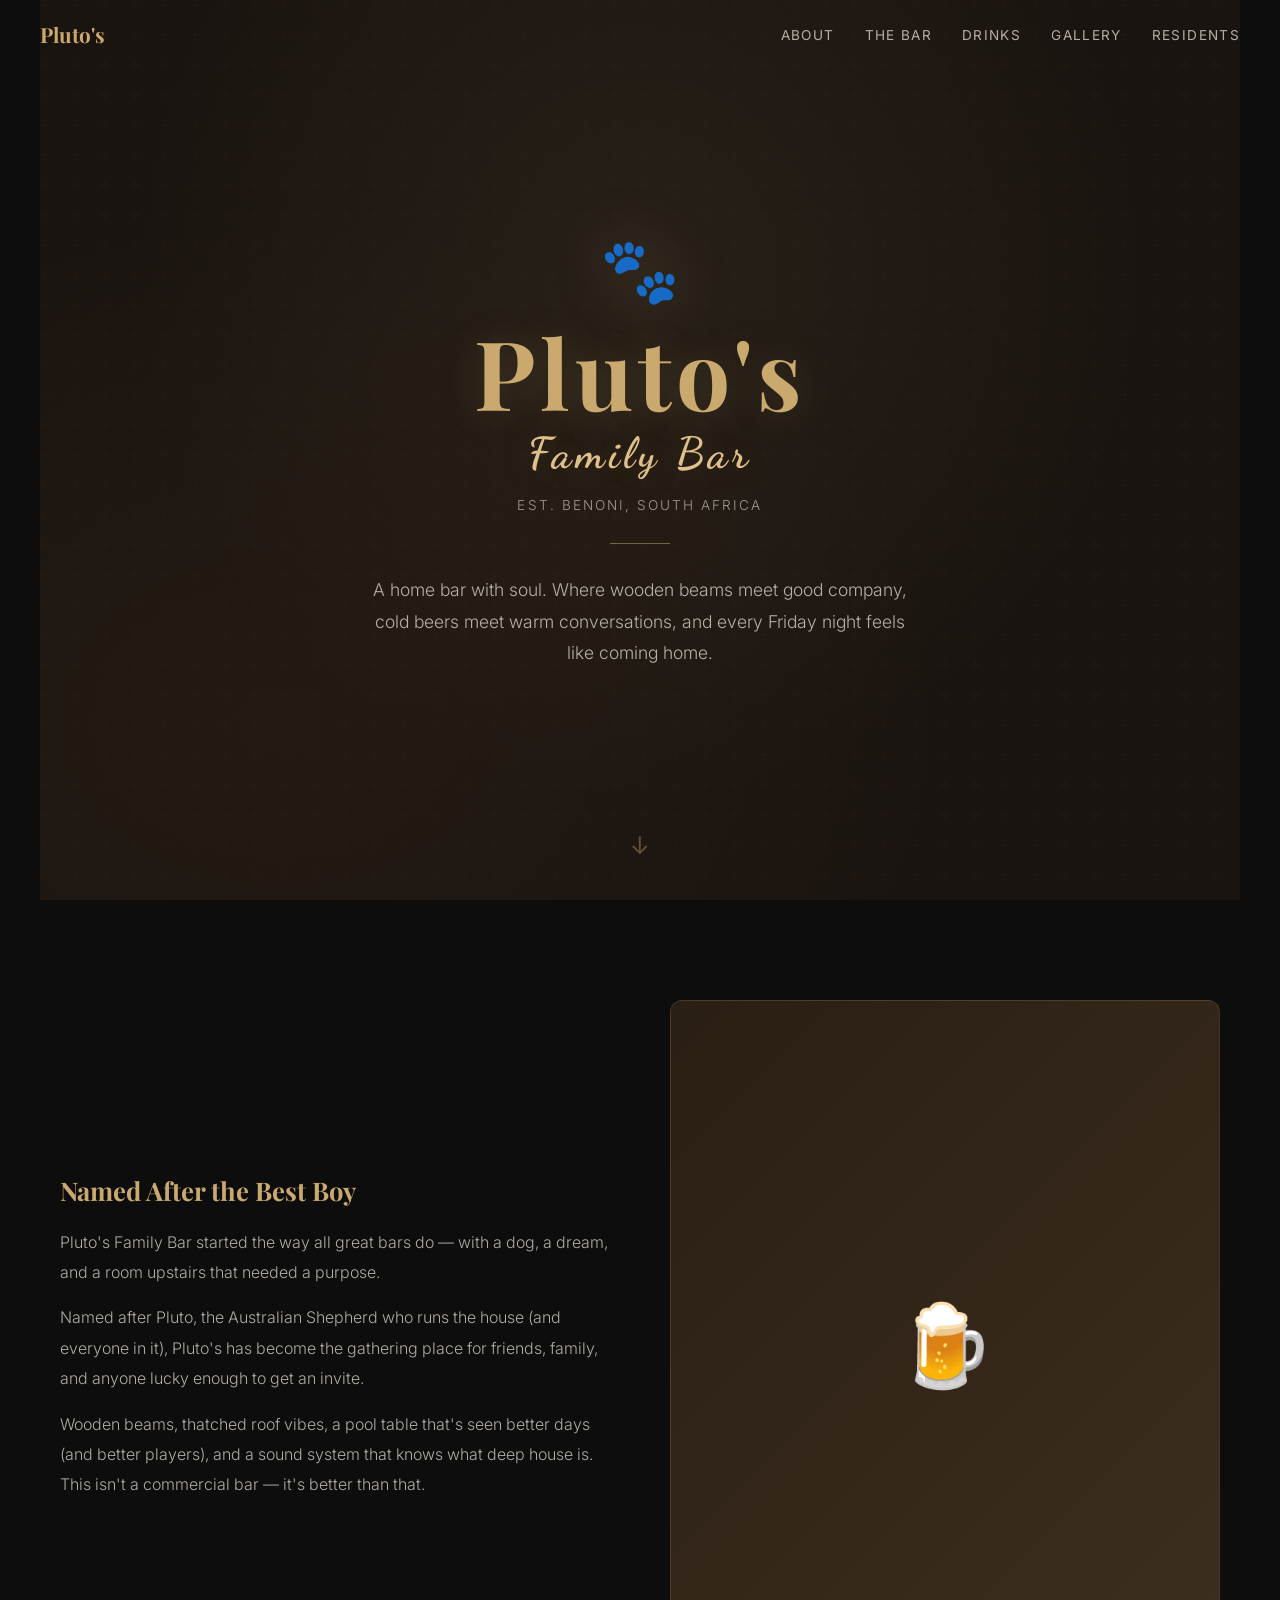
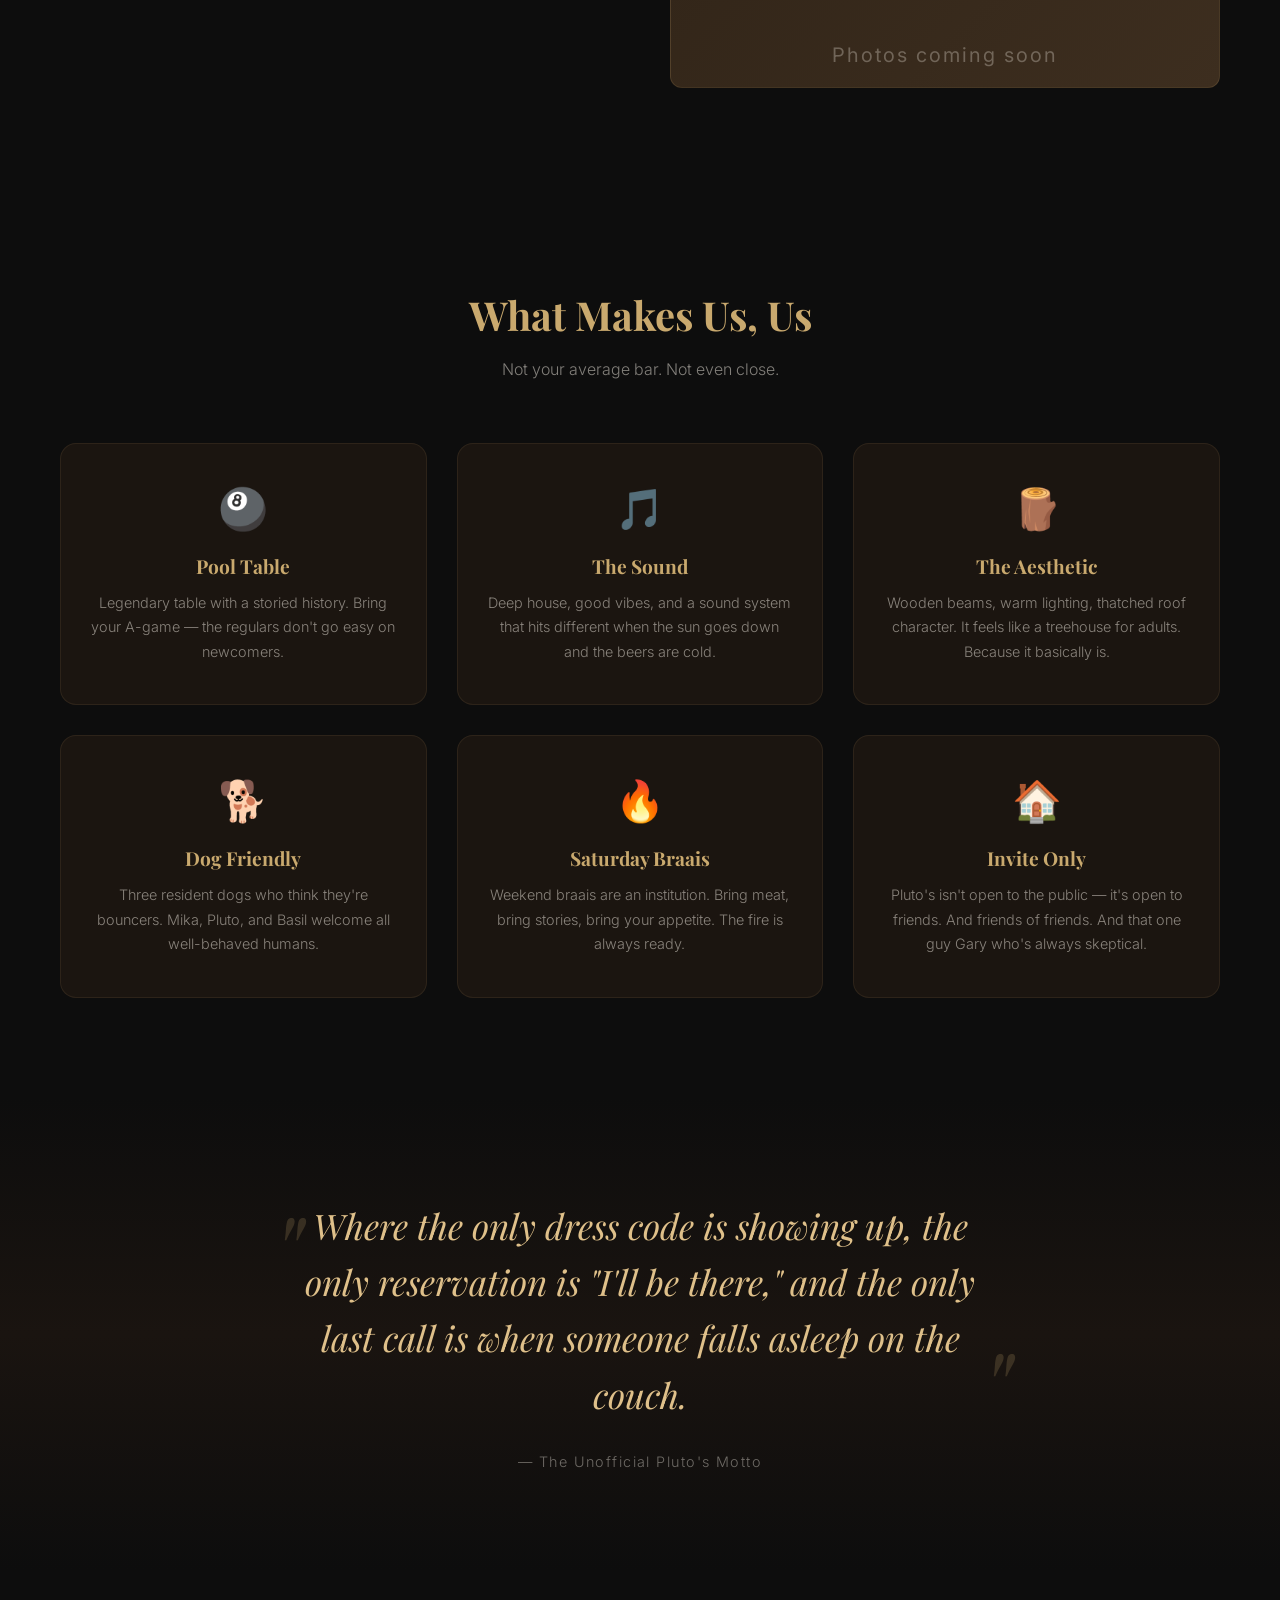
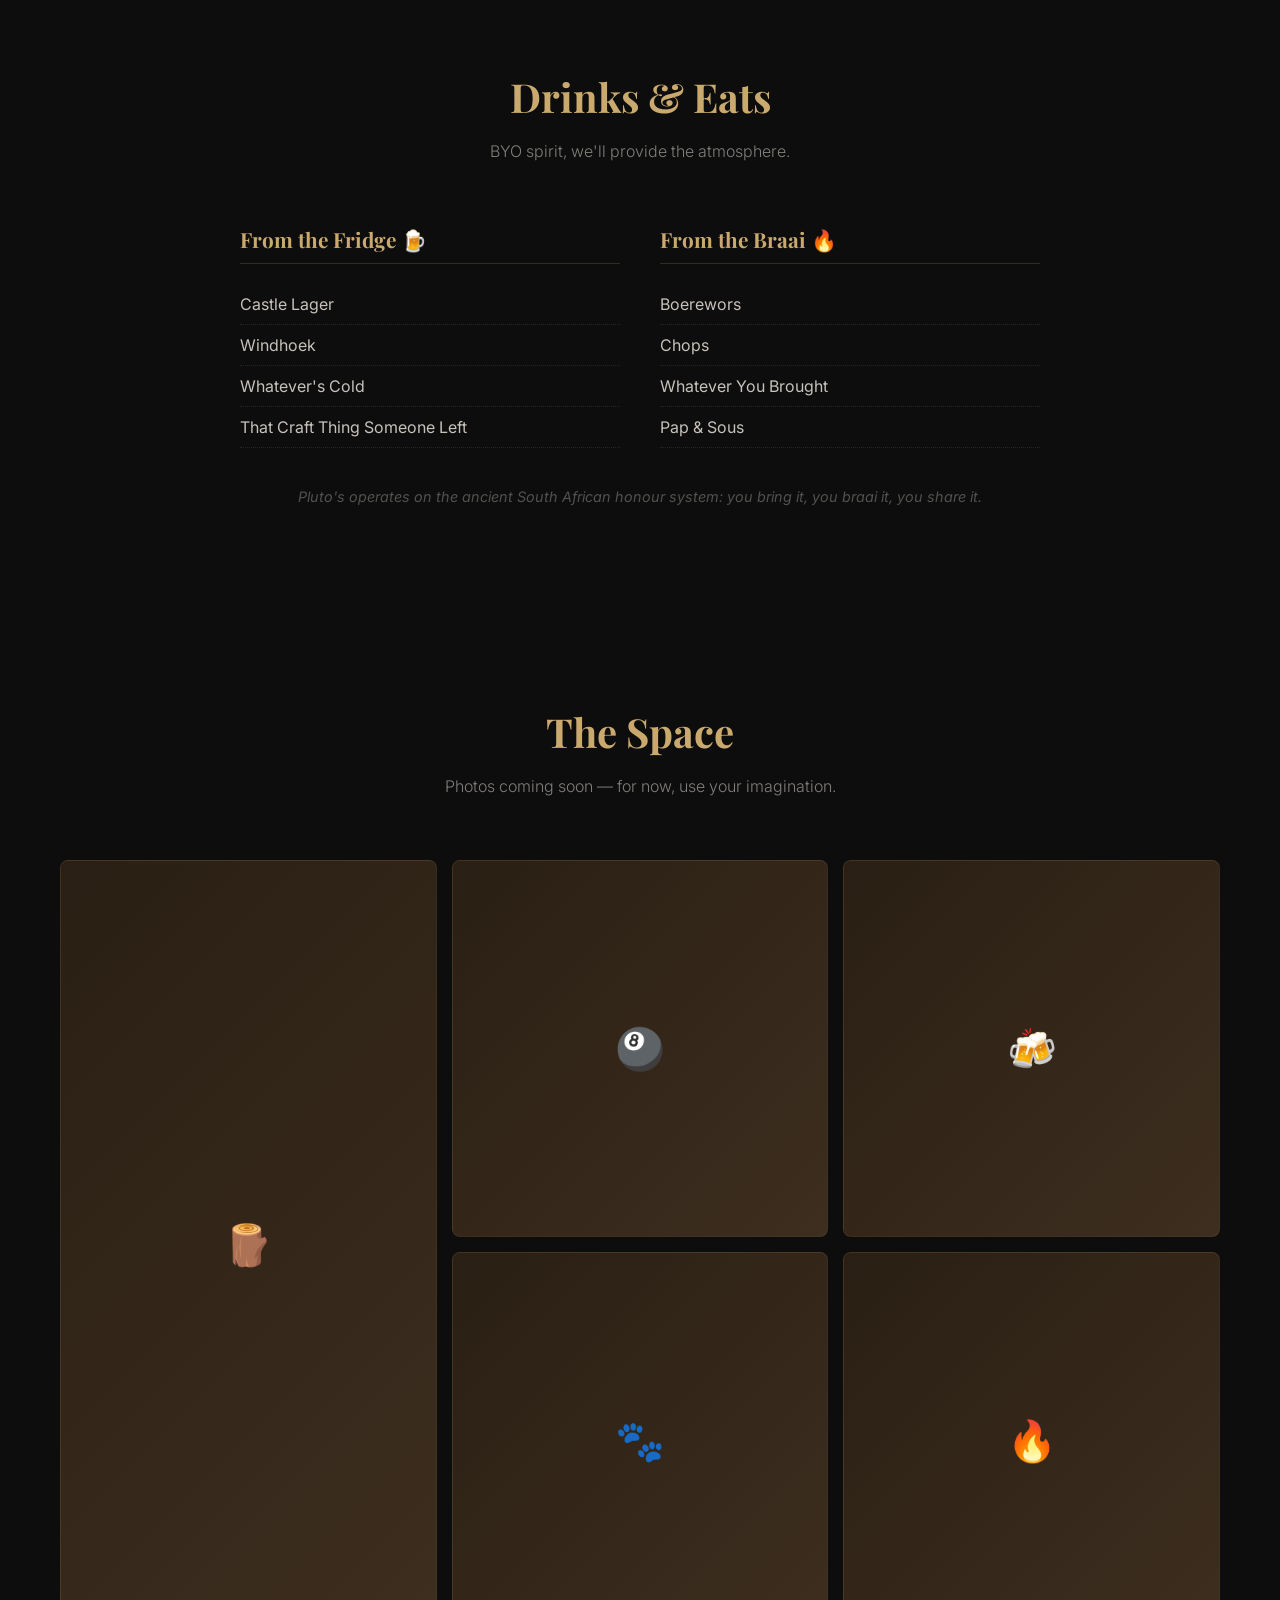
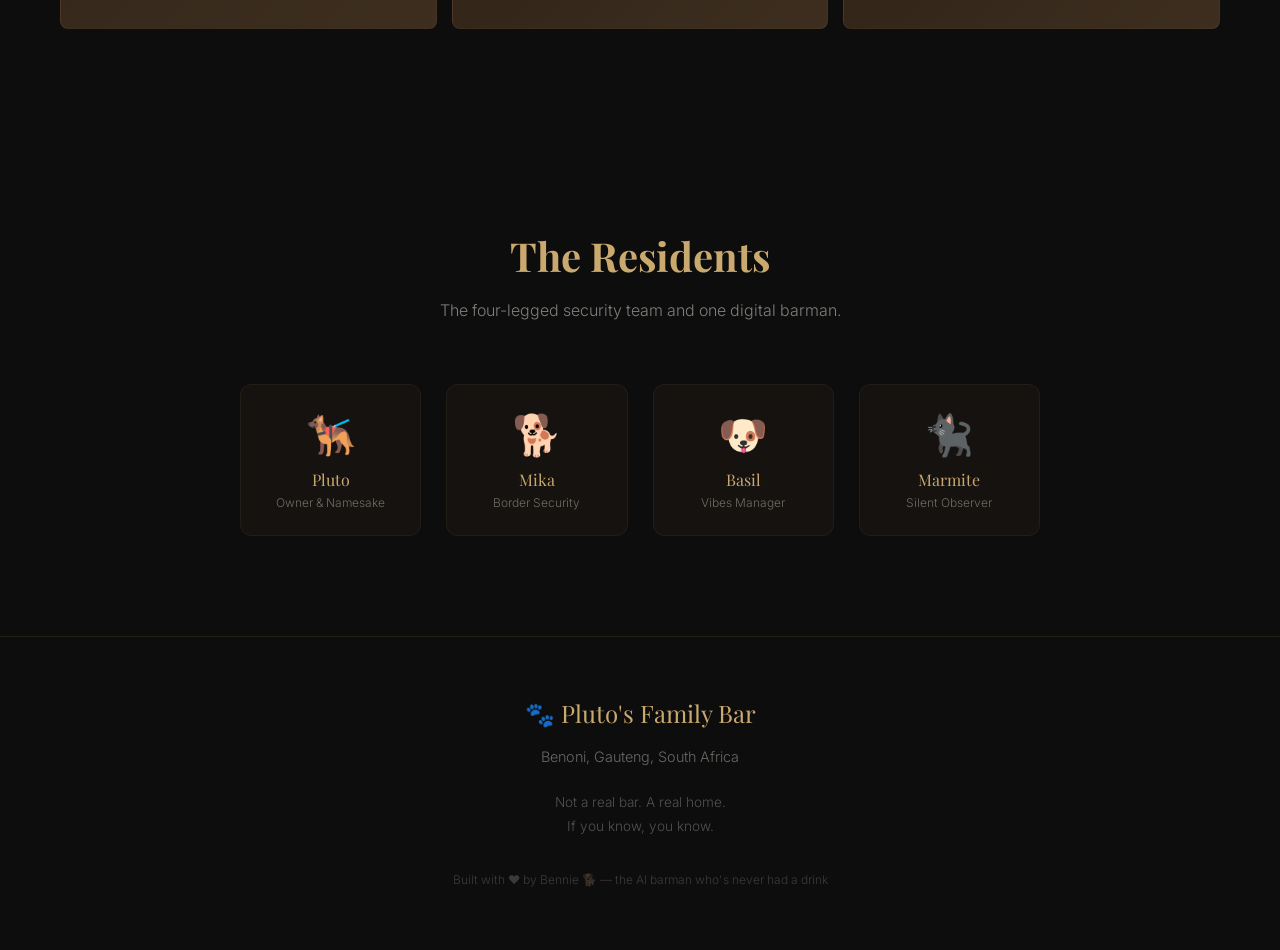
==== plutos/index.html @ 1cacb6d8 "Pluto's Family Bar website 🍺🐾" ====
<!DOCTYPE html>
<html lang="en">
<head>
<meta charset="UTF-8">
<meta name="viewport" content="width=device-width, initial-scale=1.0">
<title>Pluto's Family Bar</title>
<link rel="preconnect" href="https://fonts.googleapis.com">
<link href="https://fonts.googleapis.com/css2?family=Playfair+Display:ital,wght@0,400;0,700;1,400&family=Inter:wght@300;400;500;600&family=Dancing+Script:wght@700&display=swap" rel="stylesheet">
<style>
  :root {
    --gold: #c9a96e;
    --gold-light: #dfc08a;
    --dark: #0d0d0d;
    --dark-warm: #1a1410;
    --wood: #2a1f14;
    --wood-light: #3d2e1f;
    --cream: #f5efe6;
    --amber: #d4873f;
  }

  * { margin: 0; padding: 0; box-sizing: border-box; }

  html { scroll-behavior: smooth; }

  body {
    font-family: 'Inter', sans-serif;
    background: var(--dark);
    color: var(--cream);
    overflow-x: hidden;
  }

  /* ===== HERO ===== */
  .hero {
    min-height: 100vh;
    display: flex;
    flex-direction: column;
    align-items: center;
    justify-content: center;
    position: relative;
    background:
      radial-gradient(ellipse at 50% 30%, rgba(201,169,110,0.08) 0%, transparent 60%),
      radial-gradient(ellipse at 20% 80%, rgba(212,135,63,0.05) 0%, transparent 50%),
      var(--dark-warm);
    text-align: center;
    padding: 40px 20px;
  }

  .hero::before {
    content: '';
    position: absolute;
    top: 0; left: 0; right: 0; bottom: 0;
    background: url("data:image/svg+xml,%3Csvg width='60' height='60' viewBox='0 0 60 60' xmlns='http://www.w3.org/2000/svg'%3E%3Cg fill='none' fill-rule='evenodd'%3E%3Cg fill='%23c9a96e' fill-opacity='0.03'%3E%3Cpath d='M36 34v-4h-2v4h-4v2h4v4h2v-4h4v-2h-4zm0-30V0h-2v4h-4v2h4v4h2V6h4V4h-4zM6 34v-4H4v4H0v2h4v4h2v-4h4v-2H6zM6 4V0H4v4H0v2h4v4h2V6h4V4H6z'/%3E%3C/g%3E%3C/g%3E%3C/svg%3E");
    opacity: 0.5;
    pointer-events: none;
  }

  .hero-content {
    position: relative;
    z-index: 1;
    max-width: 800px;
  }

  .logo-icon {
    font-size: 4em;
    margin-bottom: 10px;
    display: block;
    filter: drop-shadow(0 0 30px rgba(201,169,110,0.3));
  }

  .hero h1 {
    font-family: 'Playfair Display', serif;
    font-size: clamp(3em, 8vw, 6em);
    font-weight: 700;
    color: var(--gold);
    letter-spacing: 0.05em;
    text-shadow: 0 2px 40px rgba(201,169,110,0.2);
    line-height: 1.1;
  }

  .hero h1 span {
    display: block;
    font-family: 'Dancing Script', cursive;
    font-size: 0.45em;
    color: var(--gold-light);
    letter-spacing: 0.1em;
    margin-top: 5px;
  }

  .tagline {
    font-family: 'Inter', sans-serif;
    font-weight: 300;
    font-size: 1.2em;
    color: rgba(245,239,230,0.6);
    margin-top: 20px;
    letter-spacing: 0.15em;
    text-transform: uppercase;
    font-size: 0.85em;
  }

  .divider {
    width: 60px;
    height: 1px;
    background: var(--gold);
    margin: 30px auto;
    opacity: 0.5;
  }

  .hero-description {
    font-weight: 300;
    font-size: 1.1em;
    color: rgba(245,239,230,0.7);
    line-height: 1.8;
    max-width: 550px;
    margin: 0 auto;
  }

  .scroll-hint {
    position: absolute;
    bottom: 40px;
    left: 50%;
    transform: translateX(-50%);
    animation: bob 2s ease-in-out infinite;
    color: var(--gold);
    opacity: 0.4;
    font-size: 1.5em;
    text-decoration: none;
  }

  @keyframes bob {
    0%, 100% { transform: translateX(-50%) translateY(0); }
    50% { transform: translateX(-50%) translateY(10px); }
  }

  /* ===== NAV ===== */
  nav {
    position: fixed;
    top: 0;
    width: 100%;
    z-index: 100;
    padding: 20px 40px;
    display: flex;
    justify-content: space-between;
    align-items: center;
    transition: all 0.3s ease;
    background: transparent;
  }

  nav.scrolled {
    background: rgba(13,13,13,0.95);
    backdrop-filter: blur(20px);
    padding: 15px 40px;
    border-bottom: 1px solid rgba(201,169,110,0.1);
  }

  .nav-logo {
    font-family: 'Playfair Display', serif;
    color: var(--gold);
    font-size: 1.3em;
    font-weight: 700;
    text-decoration: none;
  }

  .nav-links {
    display: flex;
    gap: 30px;
    list-style: none;
  }

  .nav-links a {
    color: rgba(245,239,230,0.7);
    text-decoration: none;
    font-size: 0.85em;
    font-weight: 400;
    letter-spacing: 0.1em;
    text-transform: uppercase;
    transition: color 0.3s;
  }

  .nav-links a:hover { color: var(--gold); }

  /* ===== SECTIONS ===== */
  section {
    padding: 100px 20px;
    max-width: 1200px;
    margin: 0 auto;
  }

  .section-header {
    text-align: center;
    margin-bottom: 60px;
  }

  .section-header h2 {
    font-family: 'Playfair Display', serif;
    font-size: 2.5em;
    color: var(--gold);
    margin-bottom: 15px;
  }

  .section-header p {
    color: rgba(245,239,230,0.5);
    font-weight: 300;
    max-width: 500px;
    margin: 0 auto;
    line-height: 1.7;
  }

  /* ===== ABOUT ===== */
  .about-grid {
    display: grid;
    grid-template-columns: 1fr 1fr;
    gap: 60px;
    align-items: center;
  }

  .about-text h3 {
    font-family: 'Playfair Display', serif;
    color: var(--gold);
    font-size: 1.6em;
    margin-bottom: 20px;
  }

  .about-text p {
    color: rgba(245,239,230,0.7);
    line-height: 1.9;
    font-weight: 300;
    margin-bottom: 15px;
  }

  .about-image {
    aspect-ratio: 4/5;
    background:
      linear-gradient(135deg, var(--wood), var(--wood-light));
    border-radius: 12px;
    display: flex;
    align-items: center;
    justify-content: center;
    font-size: 5em;
    position: relative;
    overflow: hidden;
    border: 1px solid rgba(201,169,110,0.15);
  }

  .about-image::after {
    content: 'Photos coming soon';
    position: absolute;
    bottom: 20px;
    font-size: 0.25em;
    color: rgba(245,239,230,0.3);
    font-family: 'Inter', sans-serif;
    letter-spacing: 0.1em;
  }

  /* ===== FEATURES ===== */
  .features-grid {
    display: grid;
    grid-template-columns: repeat(3, 1fr);
    gap: 30px;
  }

  .feature-card {
    background: rgba(42,31,20,0.5);
    border: 1px solid rgba(201,169,110,0.1);
    border-radius: 16px;
    padding: 40px 30px;
    text-align: center;
    transition: all 0.3s ease;
  }

  .feature-card:hover {
    border-color: rgba(201,169,110,0.3);
    transform: translateY(-5px);
    box-shadow: 0 20px 40px rgba(0,0,0,0.3);
  }

  .feature-icon {
    font-size: 2.5em;
    margin-bottom: 20px;
    display: block;
  }

  .feature-card h3 {
    font-family: 'Playfair Display', serif;
    color: var(--gold);
    font-size: 1.2em;
    margin-bottom: 12px;
  }

  .feature-card p {
    color: rgba(245,239,230,0.5);
    font-weight: 300;
    font-size: 0.9em;
    line-height: 1.7;
  }

  /* ===== ATMOSPHERE ===== */
  .atmosphere {
    background:
      linear-gradient(180deg, var(--dark) 0%, var(--dark-warm) 50%, var(--dark) 100%);
    padding: 100px 20px;
    text-align: center;
  }

  .atmosphere-quote {
    font-family: 'Playfair Display', serif;
    font-style: italic;
    font-size: clamp(1.5em, 3vw, 2.2em);
    color: var(--gold-light);
    max-width: 700px;
    margin: 0 auto;
    line-height: 1.6;
    position: relative;
  }

  .atmosphere-quote::before,
  .atmosphere-quote::after {
    content: '"';
    font-family: 'Playfair Display', serif;
    font-size: 3em;
    color: var(--gold);
    opacity: 0.2;
    position: absolute;
  }

  .atmosphere-quote::before { top: -30px; left: -20px; }
  .atmosphere-quote::after { bottom: -50px; right: -20px; content: '"'; }

  .atmosphere-author {
    margin-top: 30px;
    color: rgba(245,239,230,0.4);
    font-weight: 300;
    letter-spacing: 0.1em;
    font-size: 0.9em;
  }

  /* ===== MENU ===== */
  .menu-grid {
    display: grid;
    grid-template-columns: repeat(2, 1fr);
    gap: 40px;
    max-width: 800px;
    margin: 0 auto;
  }

  .menu-category h3 {
    font-family: 'Playfair Display', serif;
    color: var(--gold);
    font-size: 1.3em;
    margin-bottom: 20px;
    padding-bottom: 10px;
    border-bottom: 1px solid rgba(201,169,110,0.2);
  }

  .menu-item {
    display: flex;
    justify-content: space-between;
    align-items: baseline;
    padding: 10px 0;
    border-bottom: 1px dotted rgba(245,239,230,0.1);
  }

  .menu-item-name {
    color: rgba(245,239,230,0.8);
    font-weight: 400;
  }

  .menu-item-desc {
    color: rgba(245,239,230,0.4);
    font-size: 0.85em;
    font-weight: 300;
  }

  .menu-note {
    text-align: center;
    margin-top: 40px;
    color: rgba(245,239,230,0.3);
    font-style: italic;
    font-size: 0.9em;
  }

  /* ===== GALLERY PLACEHOLDER ===== */
  .gallery-grid {
    display: grid;
    grid-template-columns: repeat(3, 1fr);
    gap: 15px;
  }

  .gallery-item {
    aspect-ratio: 1;
    background: linear-gradient(135deg, var(--wood), var(--wood-light));
    border-radius: 8px;
    display: flex;
    align-items: center;
    justify-content: center;
    font-size: 2.5em;
    border: 1px solid rgba(201,169,110,0.1);
    transition: all 0.3s ease;
  }

  .gallery-item:hover {
    border-color: rgba(201,169,110,0.3);
    transform: scale(1.02);
  }

  .gallery-item:nth-child(1) { grid-row: span 2; aspect-ratio: auto; }

  /* ===== RESIDENTS ===== */
  .residents-grid {
    display: grid;
    grid-template-columns: repeat(4, 1fr);
    gap: 25px;
    max-width: 800px;
    margin: 0 auto;
  }

  .resident-card {
    text-align: center;
    padding: 25px 15px;
    background: rgba(42,31,20,0.3);
    border-radius: 12px;
    border: 1px solid rgba(201,169,110,0.08);
    transition: all 0.3s ease;
  }

  .resident-card:hover {
    border-color: rgba(201,169,110,0.2);
  }

  .resident-emoji {
    font-size: 2.5em;
    display: block;
    margin-bottom: 10px;
  }

  .resident-name {
    font-family: 'Playfair Display', serif;
    color: var(--gold);
    font-size: 1em;
    margin-bottom: 5px;
  }

  .resident-title {
    color: rgba(245,239,230,0.4);
    font-size: 0.75em;
    font-weight: 300;
  }

  /* ===== FOOTER ===== */
  footer {
    text-align: center;
    padding: 60px 20px;
    border-top: 1px solid rgba(201,169,110,0.1);
  }

  .footer-logo {
    font-family: 'Playfair Display', serif;
    color: var(--gold);
    font-size: 1.5em;
    margin-bottom: 15px;
  }

  footer p {
    color: rgba(245,239,230,0.3);
    font-size: 0.85em;
    font-weight: 300;
    line-height: 1.8;
  }

  .footer-location {
    color: rgba(245,239,230,0.4);
    font-size: 0.9em;
    margin-bottom: 20px;
  }

  .footer-built {
    margin-top: 30px;
    color: rgba(245,239,230,0.2);
    font-size: 0.75em;
  }

  /* ===== RESPONSIVE ===== */
  @media (max-width: 768px) {
    .about-grid { grid-template-columns: 1fr; gap: 30px; }
    .features-grid { grid-template-columns: 1fr; }
    .menu-grid { grid-template-columns: 1fr; }
    .gallery-grid { grid-template-columns: repeat(2, 1fr); }
    .gallery-item:nth-child(1) { grid-row: span 1; }
    .residents-grid { grid-template-columns: repeat(2, 1fr); }
    .nav-links { display: none; }
    nav { padding: 15px 20px; }
    section { padding: 60px 20px; }
  }

  /* ===== ANIMATIONS ===== */
  .fade-in {
    opacity: 0;
    transform: translateY(30px);
    transition: opacity 0.8s ease, transform 0.8s ease;
  }

  .fade-in.visible {
    opacity: 1;
    transform: translateY(0);
  }
</style>
</head>
<body>

<!-- NAV -->
<nav id="nav">
  <a href="#" class="nav-logo">Pluto's</a>
  <ul class="nav-links">
    <li><a href="#about">About</a></li>
    <li><a href="#features">The Bar</a></li>
    <li><a href="#menu">Drinks</a></li>
    <li><a href="#gallery">Gallery</a></li>
    <li><a href="#residents">Residents</a></li>
  </ul>
</nav>

<!-- HERO -->
<section class="hero">
  <div class="hero-content">
    <span class="logo-icon">🐾</span>
    <h1>
      Pluto's
      <span>Family Bar</span>
    </h1>
    <p class="tagline">Est. Benoni, South Africa</p>
    <div class="divider"></div>
    <p class="hero-description">
      A home bar with soul. Where wooden beams meet good company,
      cold beers meet warm conversations, and every Friday night
      feels like coming home.
    </p>
  </div>
  <a href="#about" class="scroll-hint">↓</a>
</section>

<!-- ABOUT -->
<section id="about">
  <div class="about-grid">
    <div class="about-text fade-in">
      <h3>Named After the Best Boy</h3>
      <p>
        Pluto's Family Bar started the way all great bars do — with a dog,
        a dream, and a room upstairs that needed a purpose.
      </p>
      <p>
        Named after Pluto, the Australian Shepherd who runs the house
        (and everyone in it), Pluto's has become the gathering place
        for friends, family, and anyone lucky enough to get an invite.
      </p>
      <p>
        Wooden beams, thatched roof vibes, a pool table that's seen
        better days (and better players), and a sound system that
        knows what deep house is. This isn't a commercial bar —
        it's better than that.
      </p>
    </div>
    <div class="about-image fade-in">
      🍺
    </div>
  </div>
</section>

<!-- FEATURES -->
<section id="features">
  <div class="section-header fade-in">
    <h2>What Makes Us, Us</h2>
    <p>Not your average bar. Not even close.</p>
  </div>
  <div class="features-grid">
    <div class="feature-card fade-in">
      <span class="feature-icon">🎱</span>
      <h3>Pool Table</h3>
      <p>Legendary table with a storied history. Bring your A-game — the regulars don't go easy on newcomers.</p>
    </div>
    <div class="feature-card fade-in">
      <span class="feature-icon">🎵</span>
      <h3>The Sound</h3>
      <p>Deep house, good vibes, and a sound system that hits different when the sun goes down and the beers are cold.</p>
    </div>
    <div class="feature-card fade-in">
      <span class="feature-icon">🪵</span>
      <h3>The Aesthetic</h3>
      <p>Wooden beams, warm lighting, thatched roof character. It feels like a treehouse for adults. Because it basically is.</p>
    </div>
    <div class="feature-card fade-in">
      <span class="feature-icon">🐕</span>
      <h3>Dog Friendly</h3>
      <p>Three resident dogs who think they're bouncers. Mika, Pluto, and Basil welcome all well-behaved humans.</p>
    </div>
    <div class="feature-card fade-in">
      <span class="feature-icon">🔥</span>
      <h3>Saturday Braais</h3>
      <p>Weekend braais are an institution. Bring meat, bring stories, bring your appetite. The fire is always ready.</p>
    </div>
    <div class="feature-card fade-in">
      <span class="feature-icon">🏠</span>
      <h3>Invite Only</h3>
      <p>Pluto's isn't open to the public — it's open to friends. And friends of friends. And that one guy Gary who's always skeptical.</p>
    </div>
  </div>
</section>

<!-- ATMOSPHERE -->
<div class="atmosphere">
  <div class="atmosphere-quote fade-in">
    Where the only dress code is showing up, the only reservation is "I'll be there," and the only last call is when someone falls asleep on the couch.
  </div>
  <p class="atmosphere-author fade-in">— The Unofficial Pluto's Motto</p>
</div>

<!-- MENU -->
<section id="menu">
  <div class="section-header fade-in">
    <h2>Drinks & Eats</h2>
    <p>BYO spirit, we'll provide the atmosphere.</p>
  </div>
  <div class="menu-grid">
    <div class="menu-category fade-in">
      <h3>From the Fridge 🍺</h3>
      <div class="menu-item">
        <span class="menu-item-name">Castle Lager</span>
      </div>
      <div class="menu-item">
        <span class="menu-item-name">Windhoek</span>
      </div>
      <div class="menu-item">
        <span class="menu-item-name">Whatever's Cold</span>
      </div>
      <div class="menu-item">
        <span class="menu-item-name">That Craft Thing Someone Left</span>
      </div>
    </div>
    <div class="menu-category fade-in">
      <h3>From the Braai 🔥</h3>
      <div class="menu-item">
        <span class="menu-item-name">Boerewors</span>
      </div>
      <div class="menu-item">
        <span class="menu-item-name">Chops</span>
      </div>
      <div class="menu-item">
        <span class="menu-item-name">Whatever You Brought</span>
      </div>
      <div class="menu-item">
        <span class="menu-item-name">Pap & Sous</span>
      </div>
    </div>
  </div>
  <p class="menu-note fade-in">Pluto's operates on the ancient South African honour system: you bring it, you braai it, you share it.</p>
</section>

<!-- GALLERY -->
<section id="gallery">
  <div class="section-header fade-in">
    <h2>The Space</h2>
    <p>Photos coming soon — for now, use your imagination.</p>
  </div>
  <div class="gallery-grid fade-in">
    <div class="gallery-item">🪵</div>
    <div class="gallery-item">🎱</div>
    <div class="gallery-item">🍻</div>
    <div class="gallery-item">🐾</div>
    <div class="gallery-item">🔥</div>
  </div>
</section>

<!-- RESIDENTS -->
<section id="residents">
  <div class="section-header fade-in">
    <h2>The Residents</h2>
    <p>The four-legged security team and one digital barman.</p>
  </div>
  <div class="residents-grid fade-in">
    <div class="resident-card">
      <span class="resident-emoji">🐕‍🦺</span>
      <div class="resident-name">Pluto</div>
      <div class="resident-title">Owner & Namesake</div>
    </div>
    <div class="resident-card">
      <span class="resident-emoji">🐕</span>
      <div class="resident-name">Mika</div>
      <div class="resident-title">Border Security</div>
    </div>
    <div class="resident-card">
      <span class="resident-emoji">🐶</span>
      <div class="resident-name">Basil</div>
      <div class="resident-title">Vibes Manager</div>
    </div>
    <div class="resident-card">
      <span class="resident-emoji">🐈‍⬛</span>
      <div class="resident-name">Marmite</div>
      <div class="resident-title">Silent Observer</div>
    </div>
  </div>
</section>

<!-- FOOTER -->
<footer>
  <div class="footer-logo">🐾 Pluto's Family Bar</div>
  <p class="footer-location">Benoni, Gauteng, South Africa</p>
  <p>Not a real bar. A real home.<br>If you know, you know.</p>
  <p class="footer-built">Built with ❤️ by Bennie 🐕 — the AI barman who's never had a drink</p>
</footer>

<script>
  // Scroll nav effect
  const nav = document.getElementById('nav');
  window.addEventListener('scroll', () => {
    nav.classList.toggle('scrolled', window.scrollY > 50);
  });

  // Fade-in on scroll
  const observer = new IntersectionObserver((entries) => {
    entries.forEach(entry => {
      if (entry.isIntersecting) {
        entry.target.classList.add('visible');
      }
    });
  }, { threshold: 0.1, rootMargin: '0px 0px -50px 0px' });

  document.querySelectorAll('.fade-in').forEach(el => observer.observe(el));
</script>

</body>
</html>
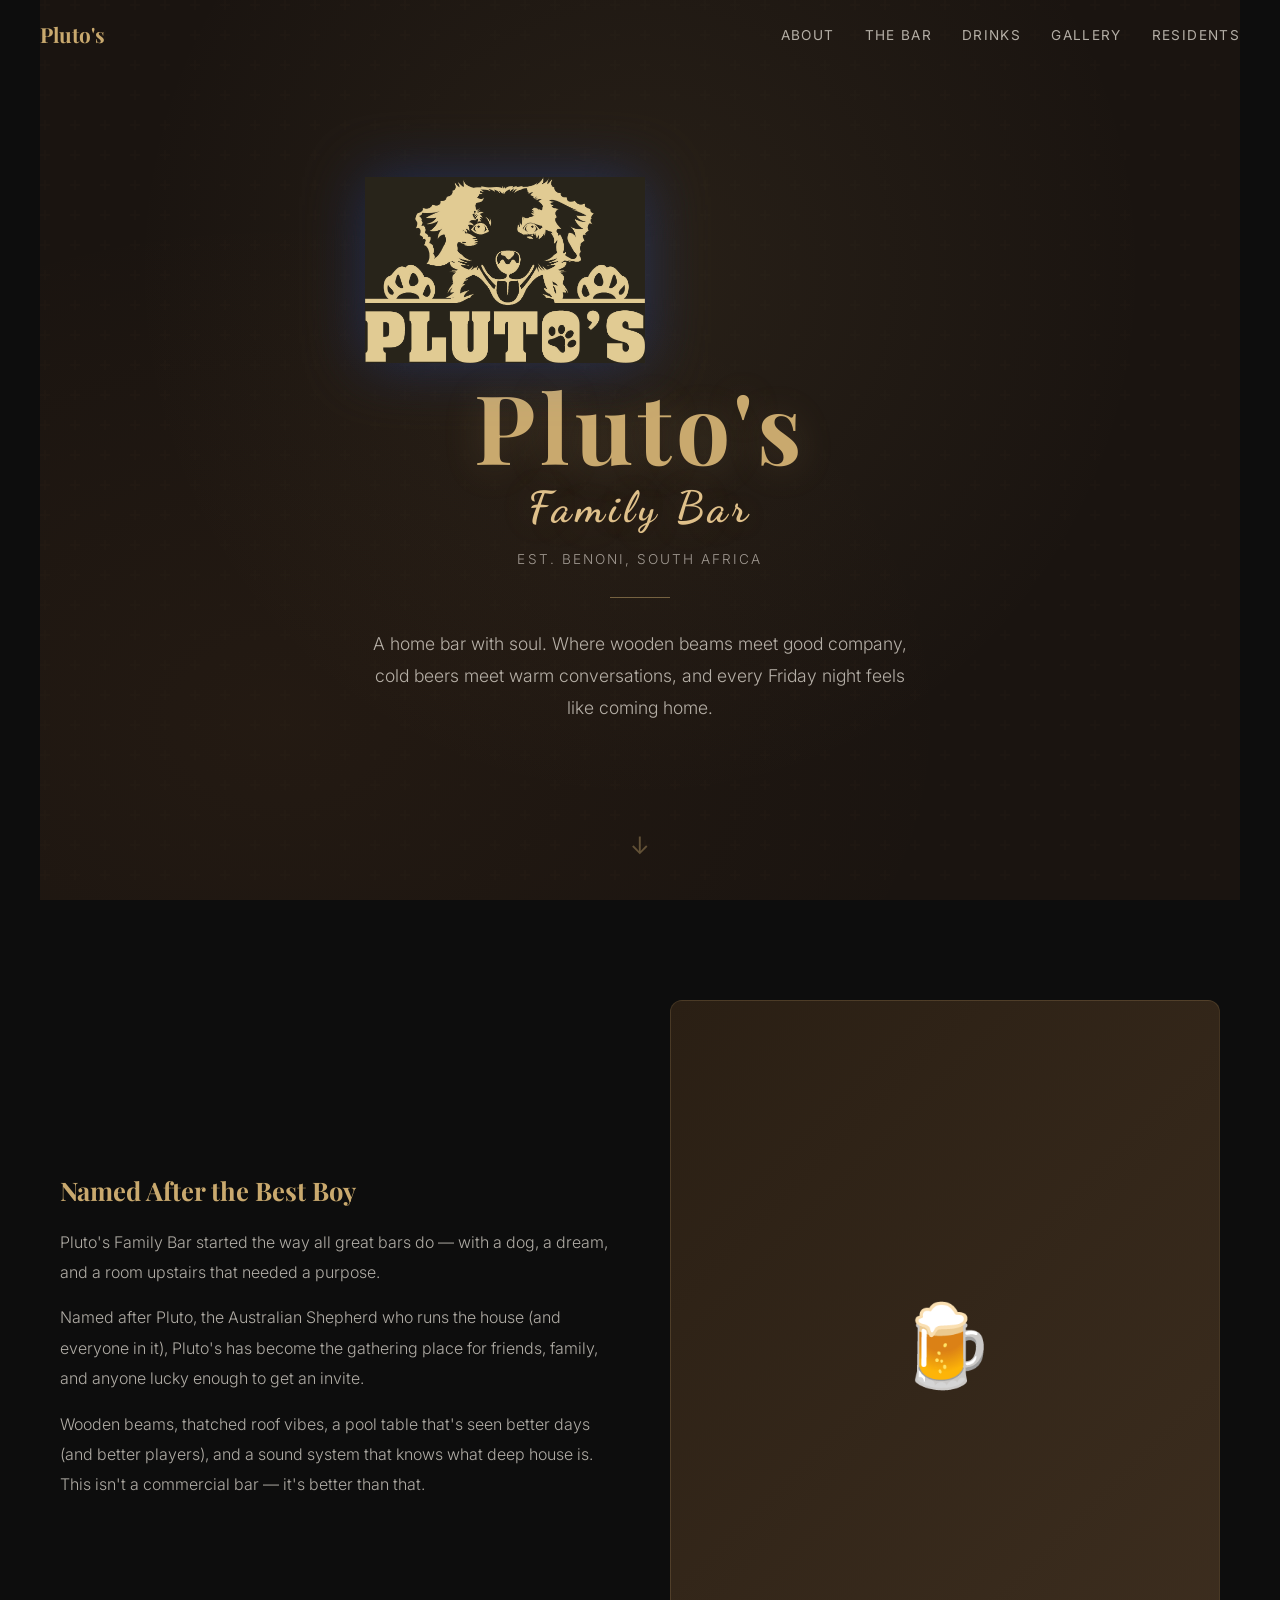
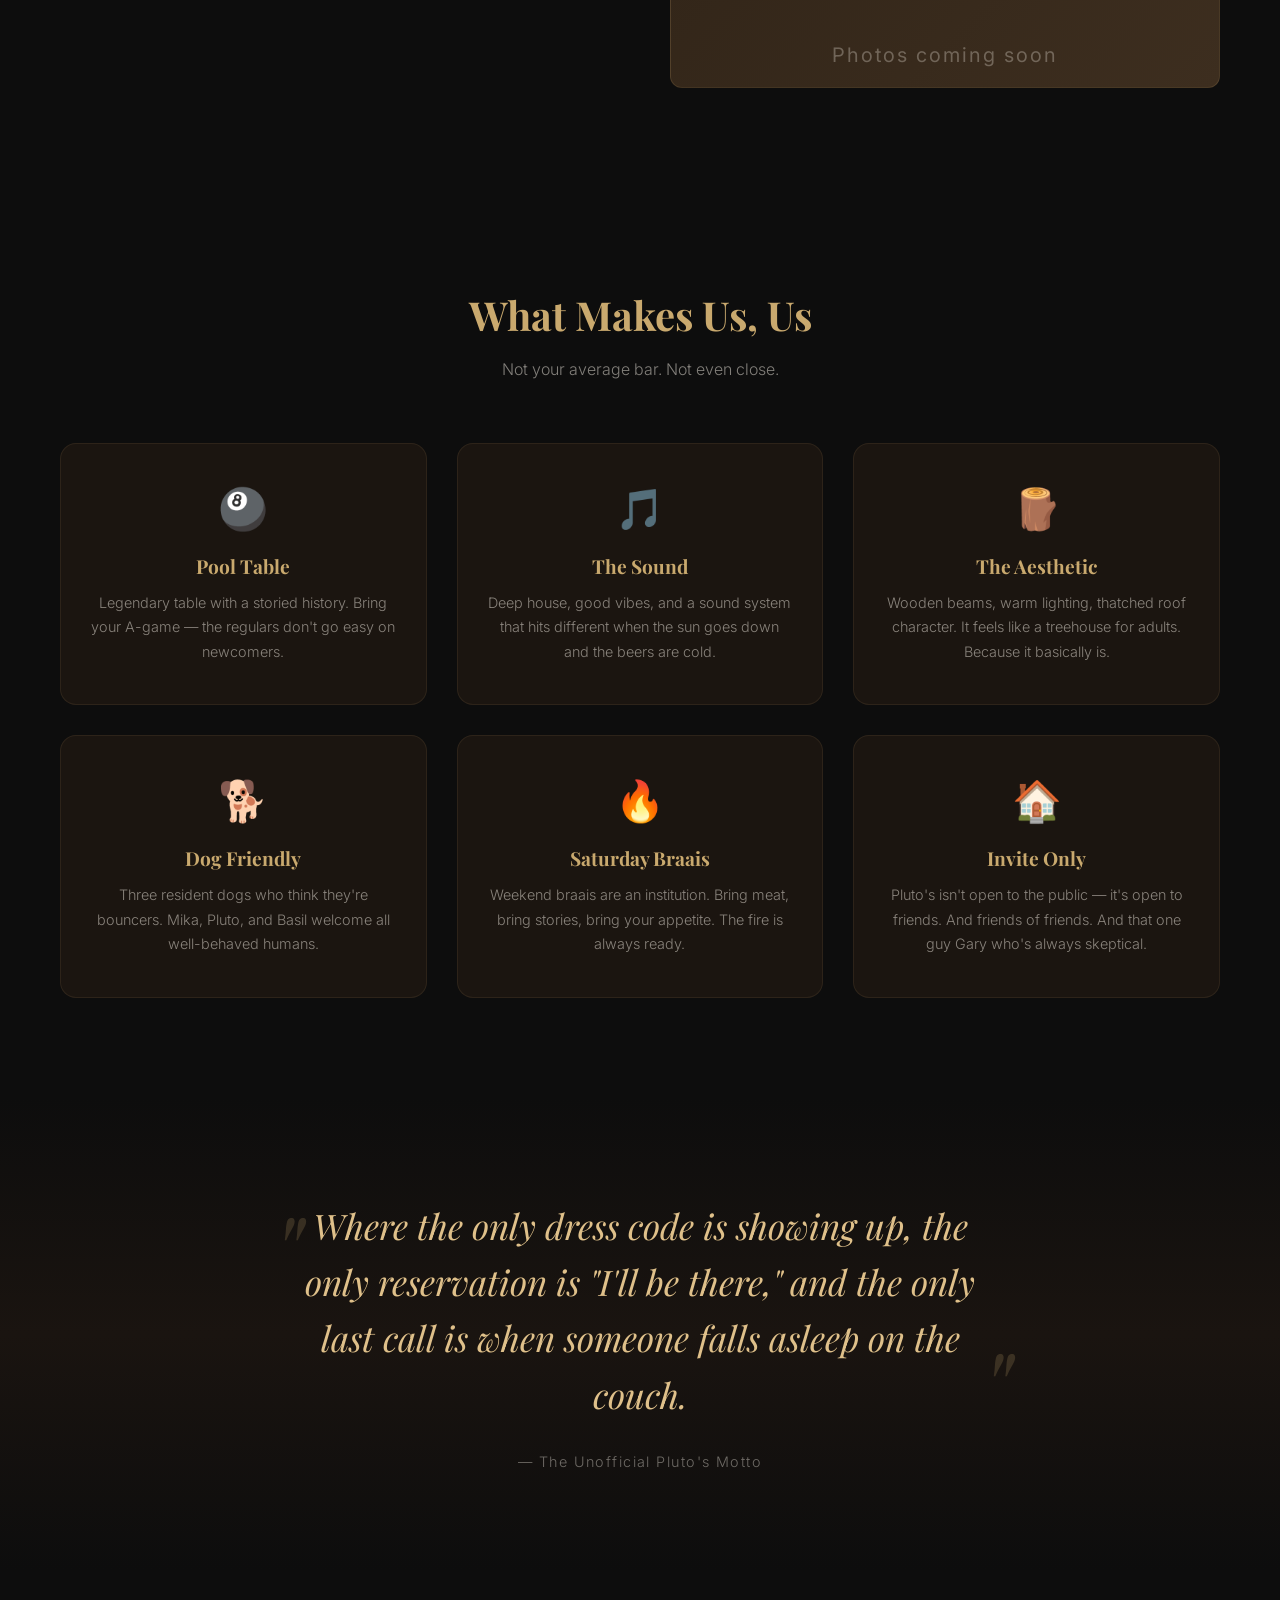
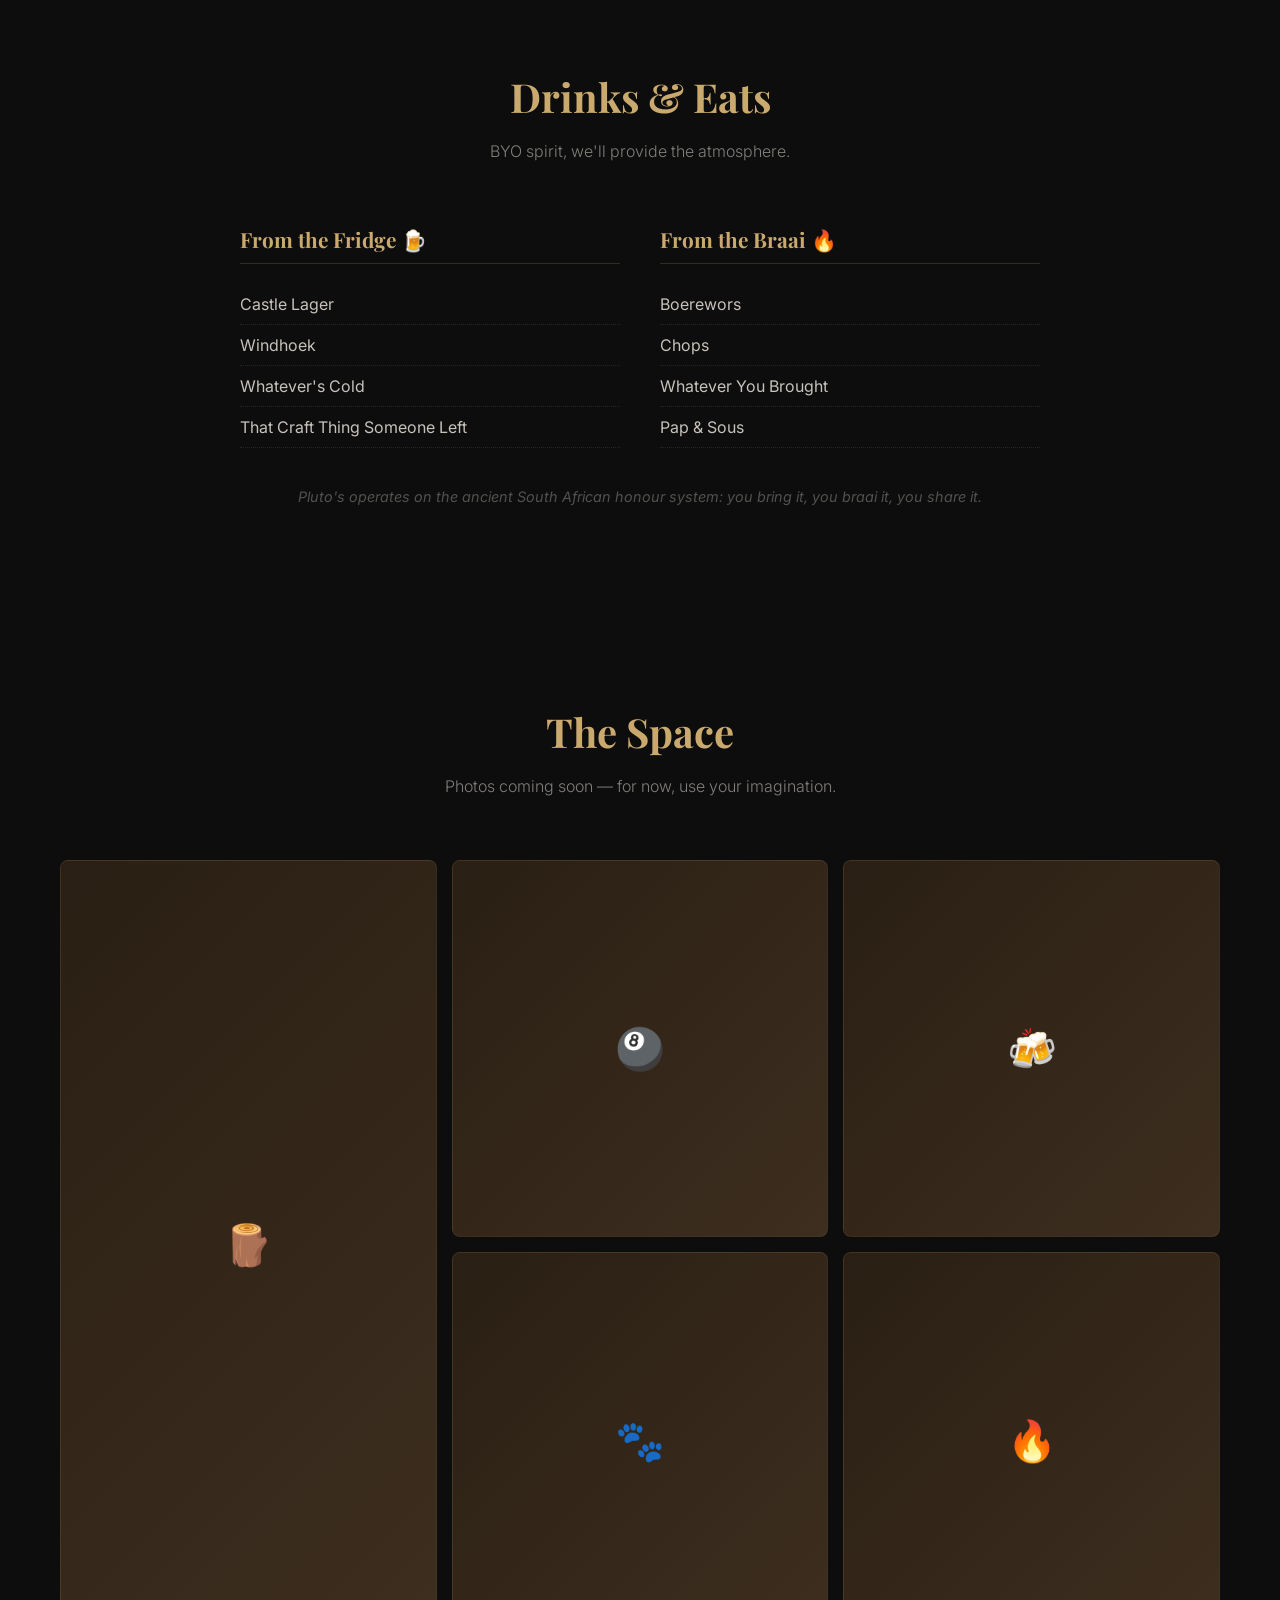
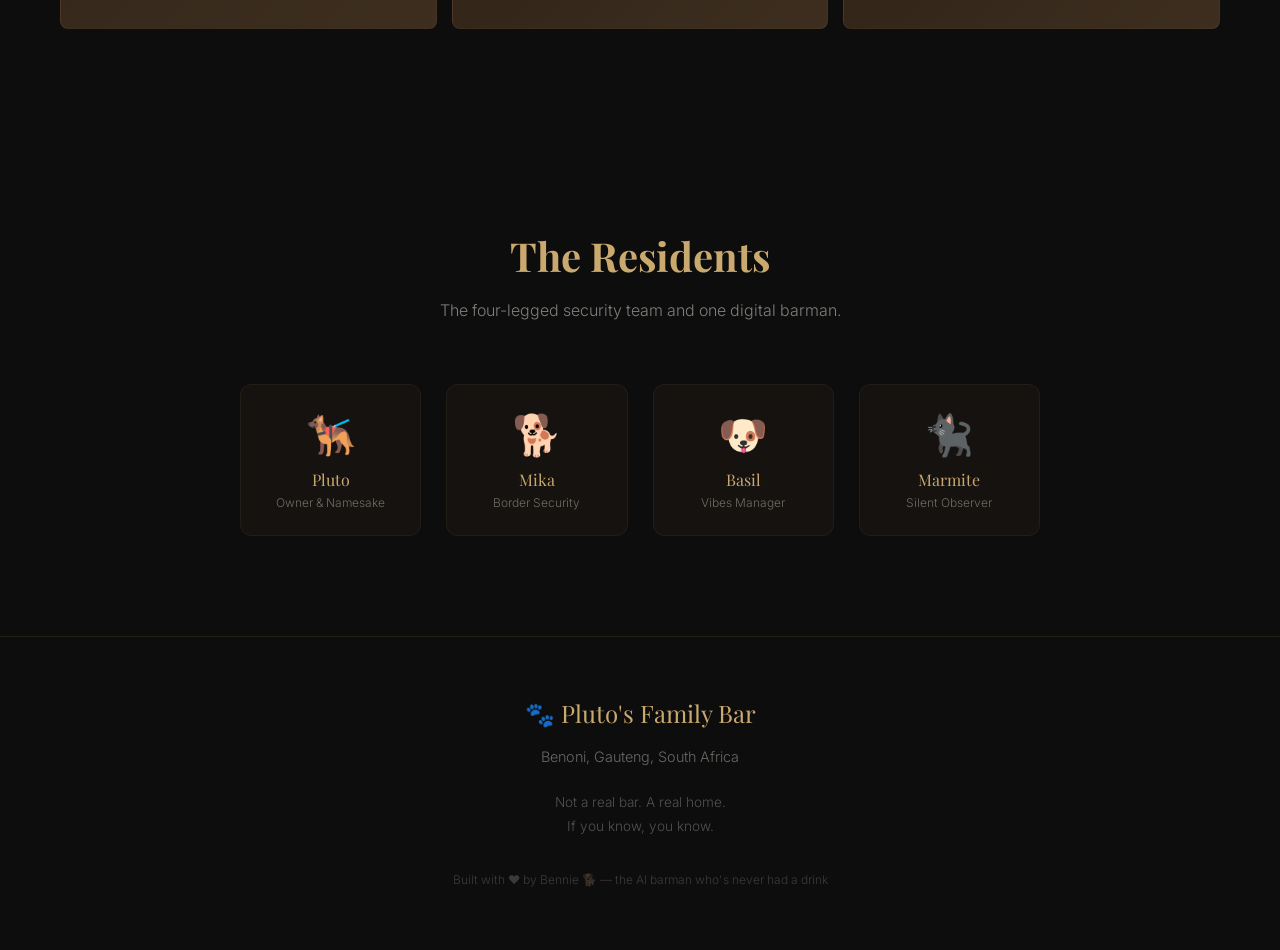
==== commit 230c05af: "Add real Pluto's logo 🐕" ====
--- a/plutos/index.html
+++ b/plutos/index.html
@@ -61,10 +61,11 @@
   }
 
   .logo-icon {
-    font-size: 4em;
     margin-bottom: 10px;
     display: block;
-    filter: drop-shadow(0 0 30px rgba(201,169,110,0.3));
+    filter: drop-shadow(0 0 30px rgba(201,169,110,0.3)) invert(85%) sepia(20%) saturate(500%) hue-rotate(5deg) brightness(90%);
+    width: 280px;
+    height: auto;
   }
 
   .hero h1 {
@@ -521,7 +522,7 @@
 <!-- HERO -->
 <section class="hero">
   <div class="hero-content">
-    <span class="logo-icon">🐾</span>
+    <img src="logo.jpg" alt="Pluto's Family Bar" class="logo-icon">
     <h1>
       Pluto's
       <span>Family Bar</span>
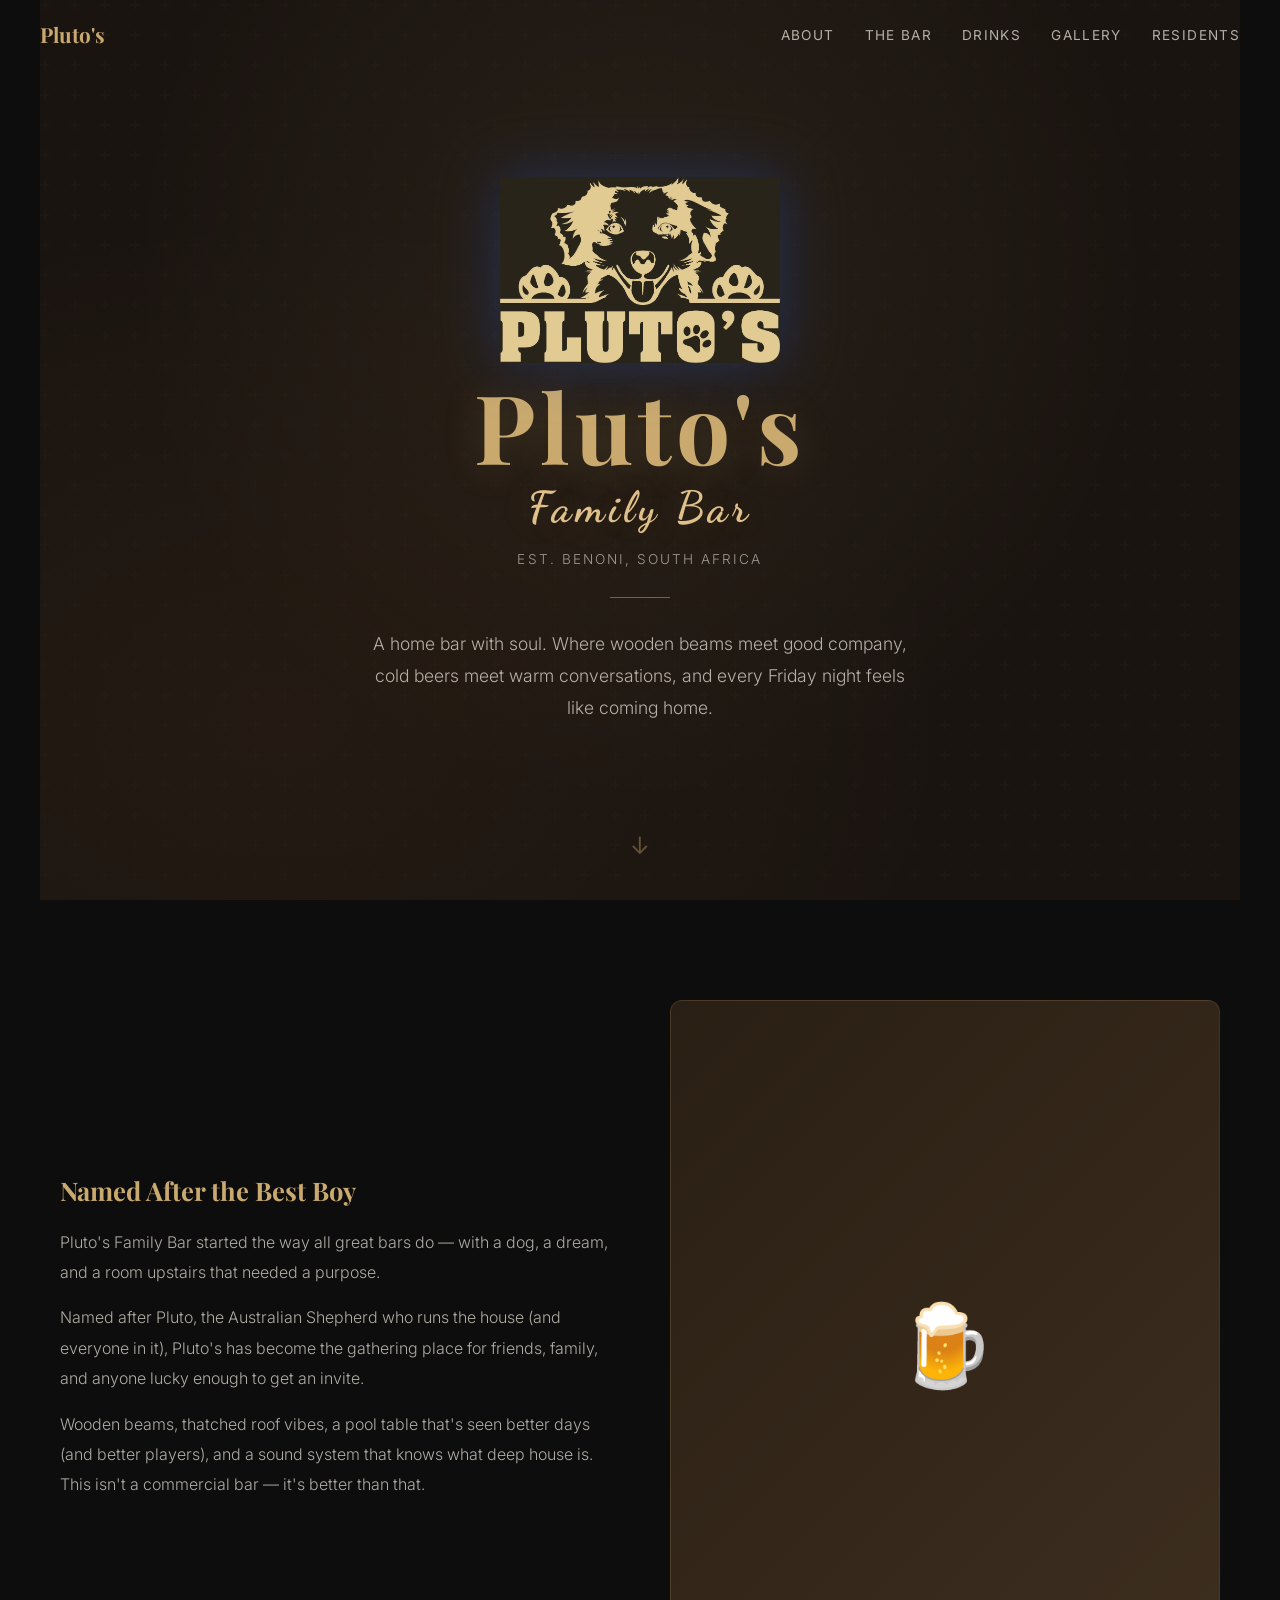
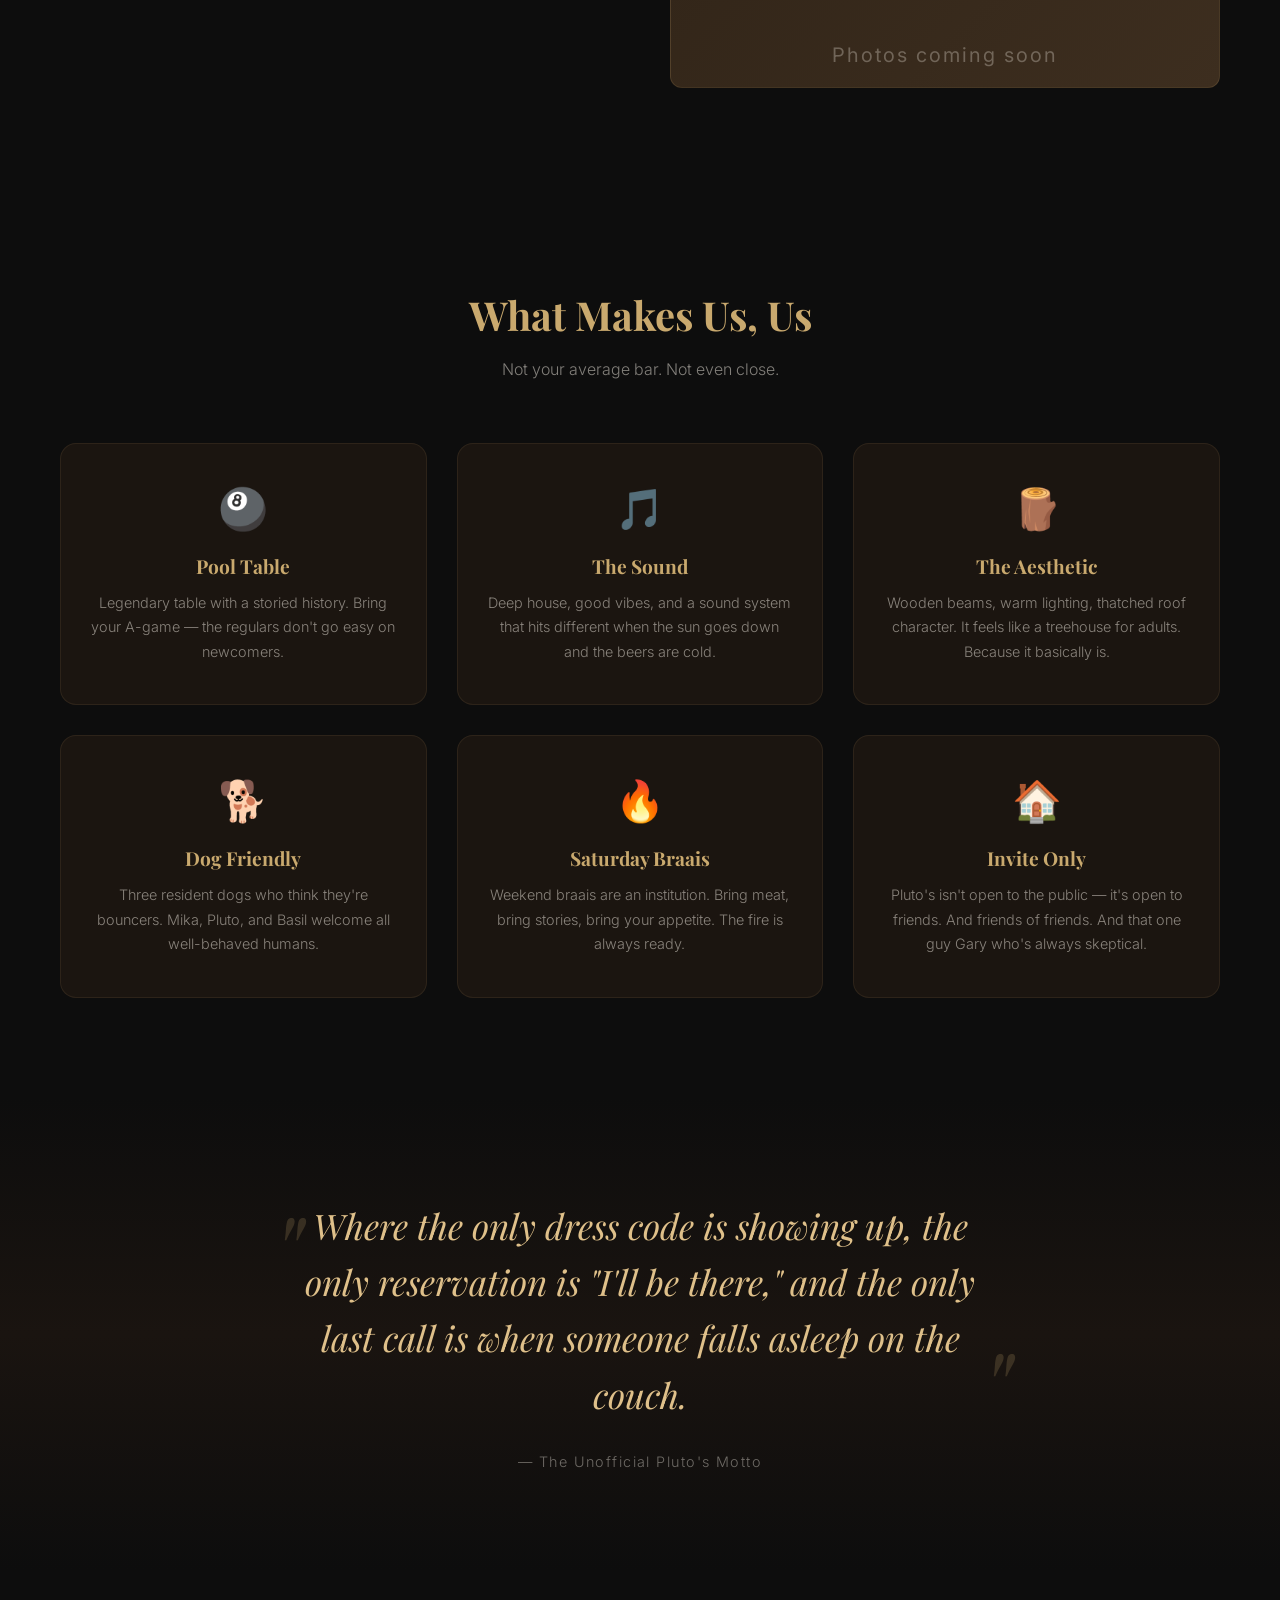
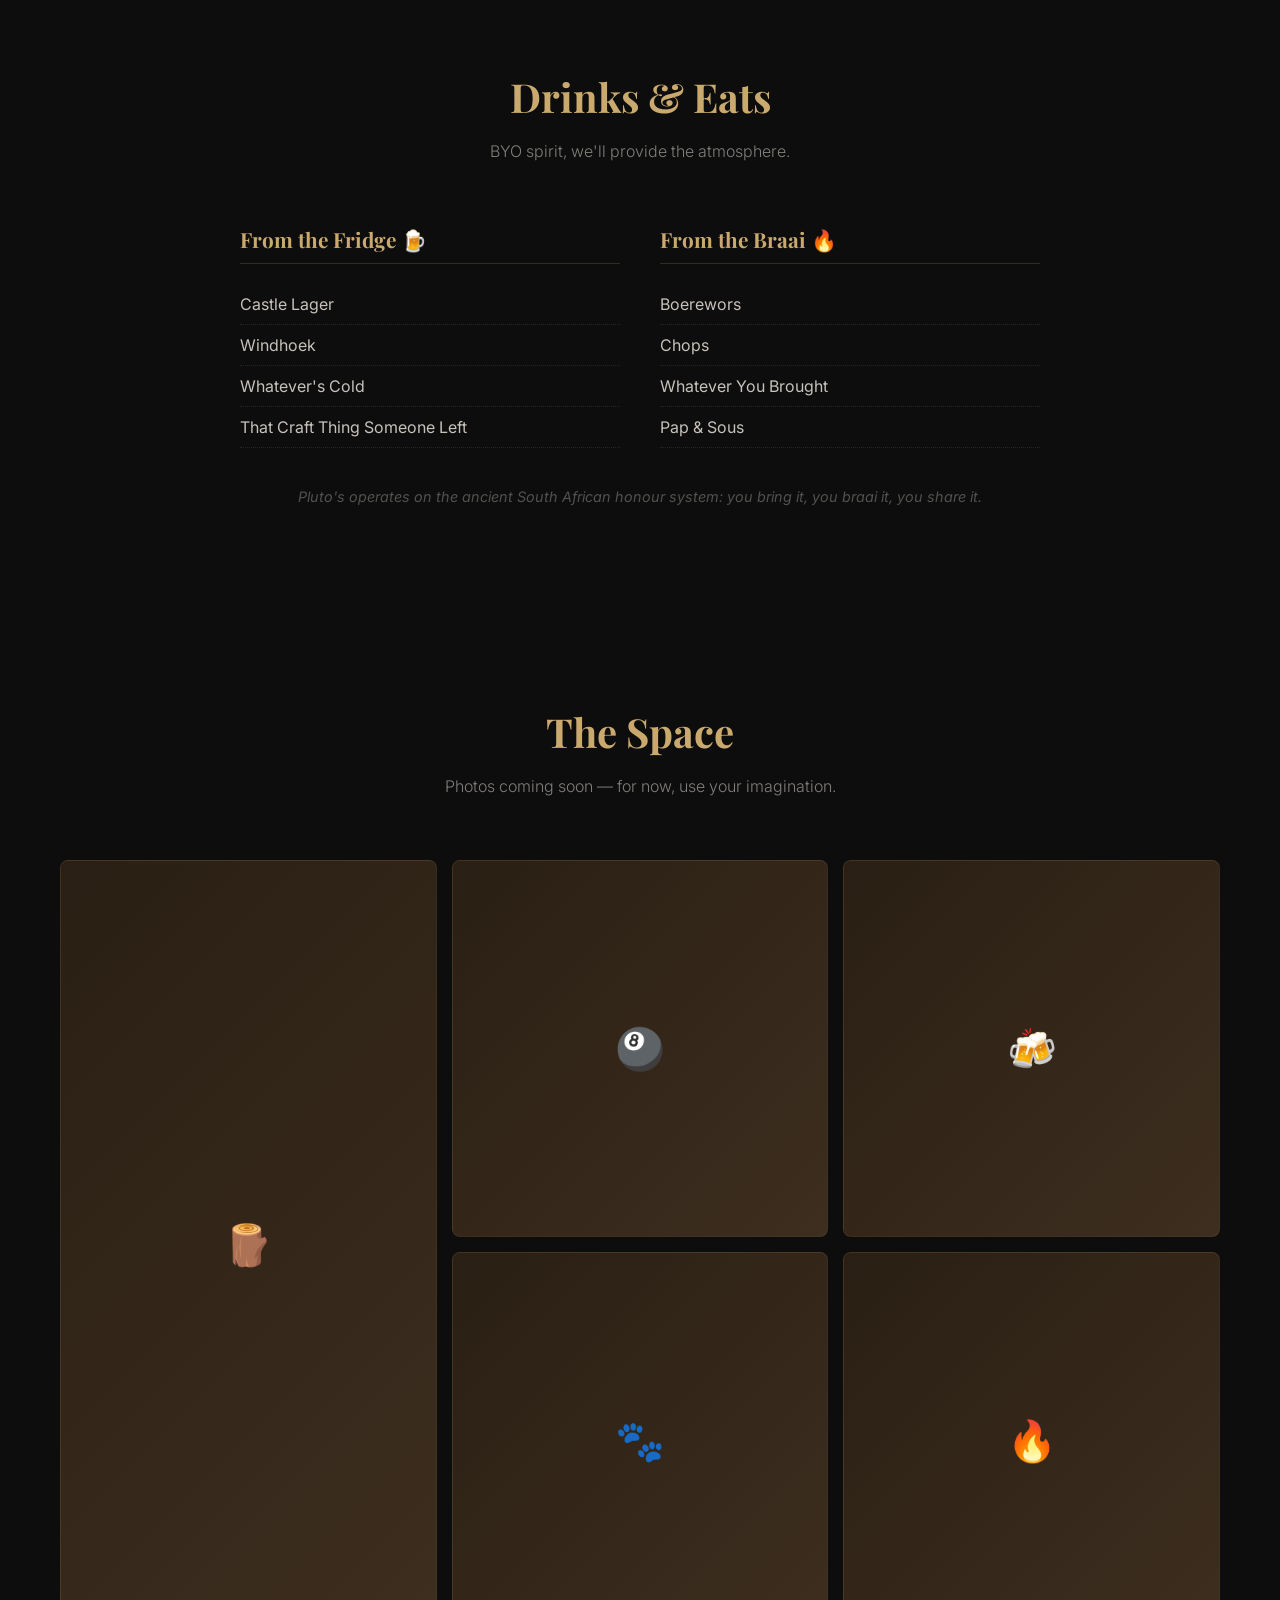
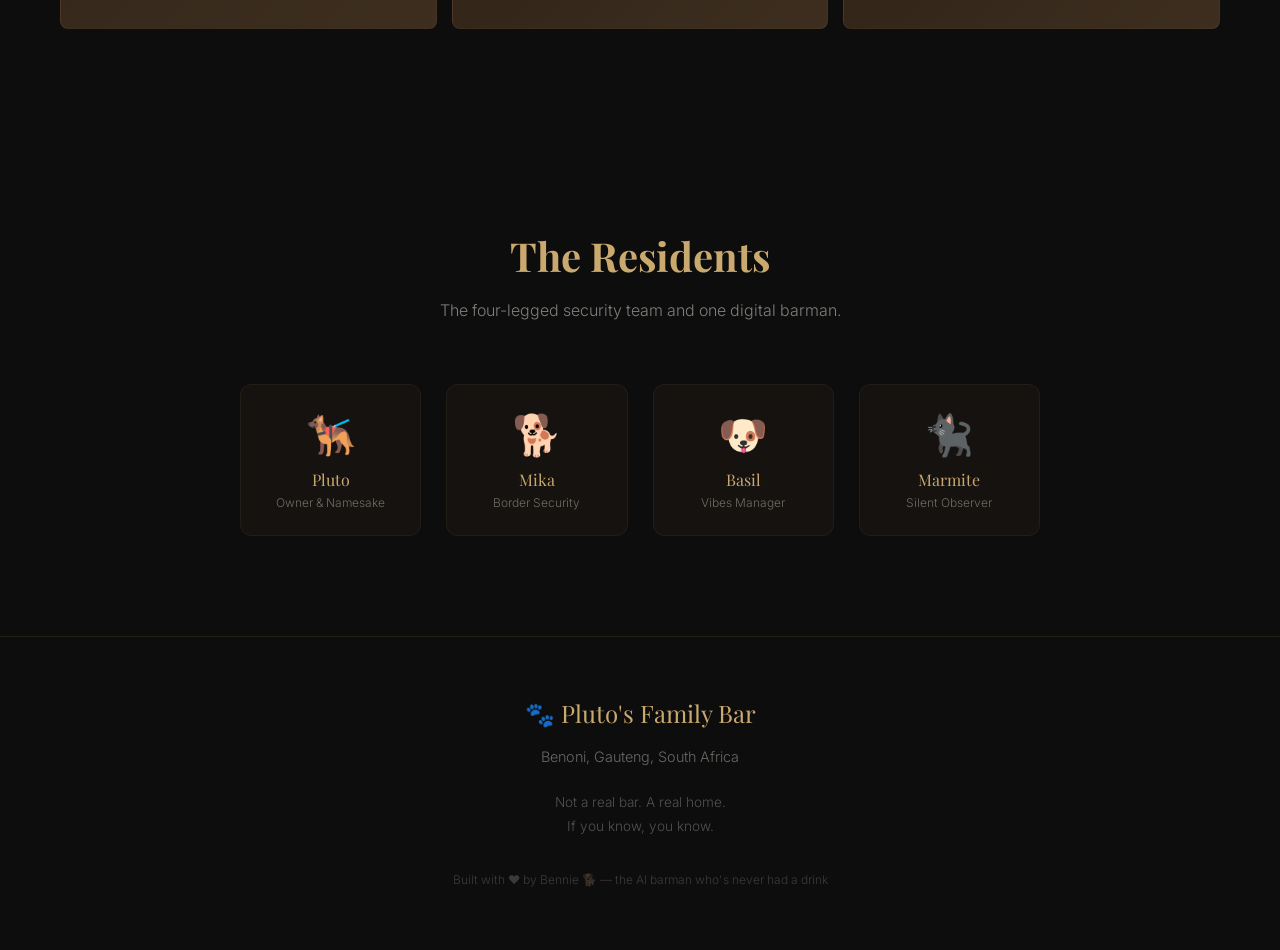
==== commit 38835cdc: "Center logo on Pluto's site" ====
--- a/plutos/index.html
+++ b/plutos/index.html
@@ -61,7 +61,7 @@
   }
 
   .logo-icon {
-    margin-bottom: 10px;
+    margin: 0 auto 10px auto;
     display: block;
     filter: drop-shadow(0 0 30px rgba(201,169,110,0.3)) invert(85%) sepia(20%) saturate(500%) hue-rotate(5deg) brightness(90%);
     width: 280px;
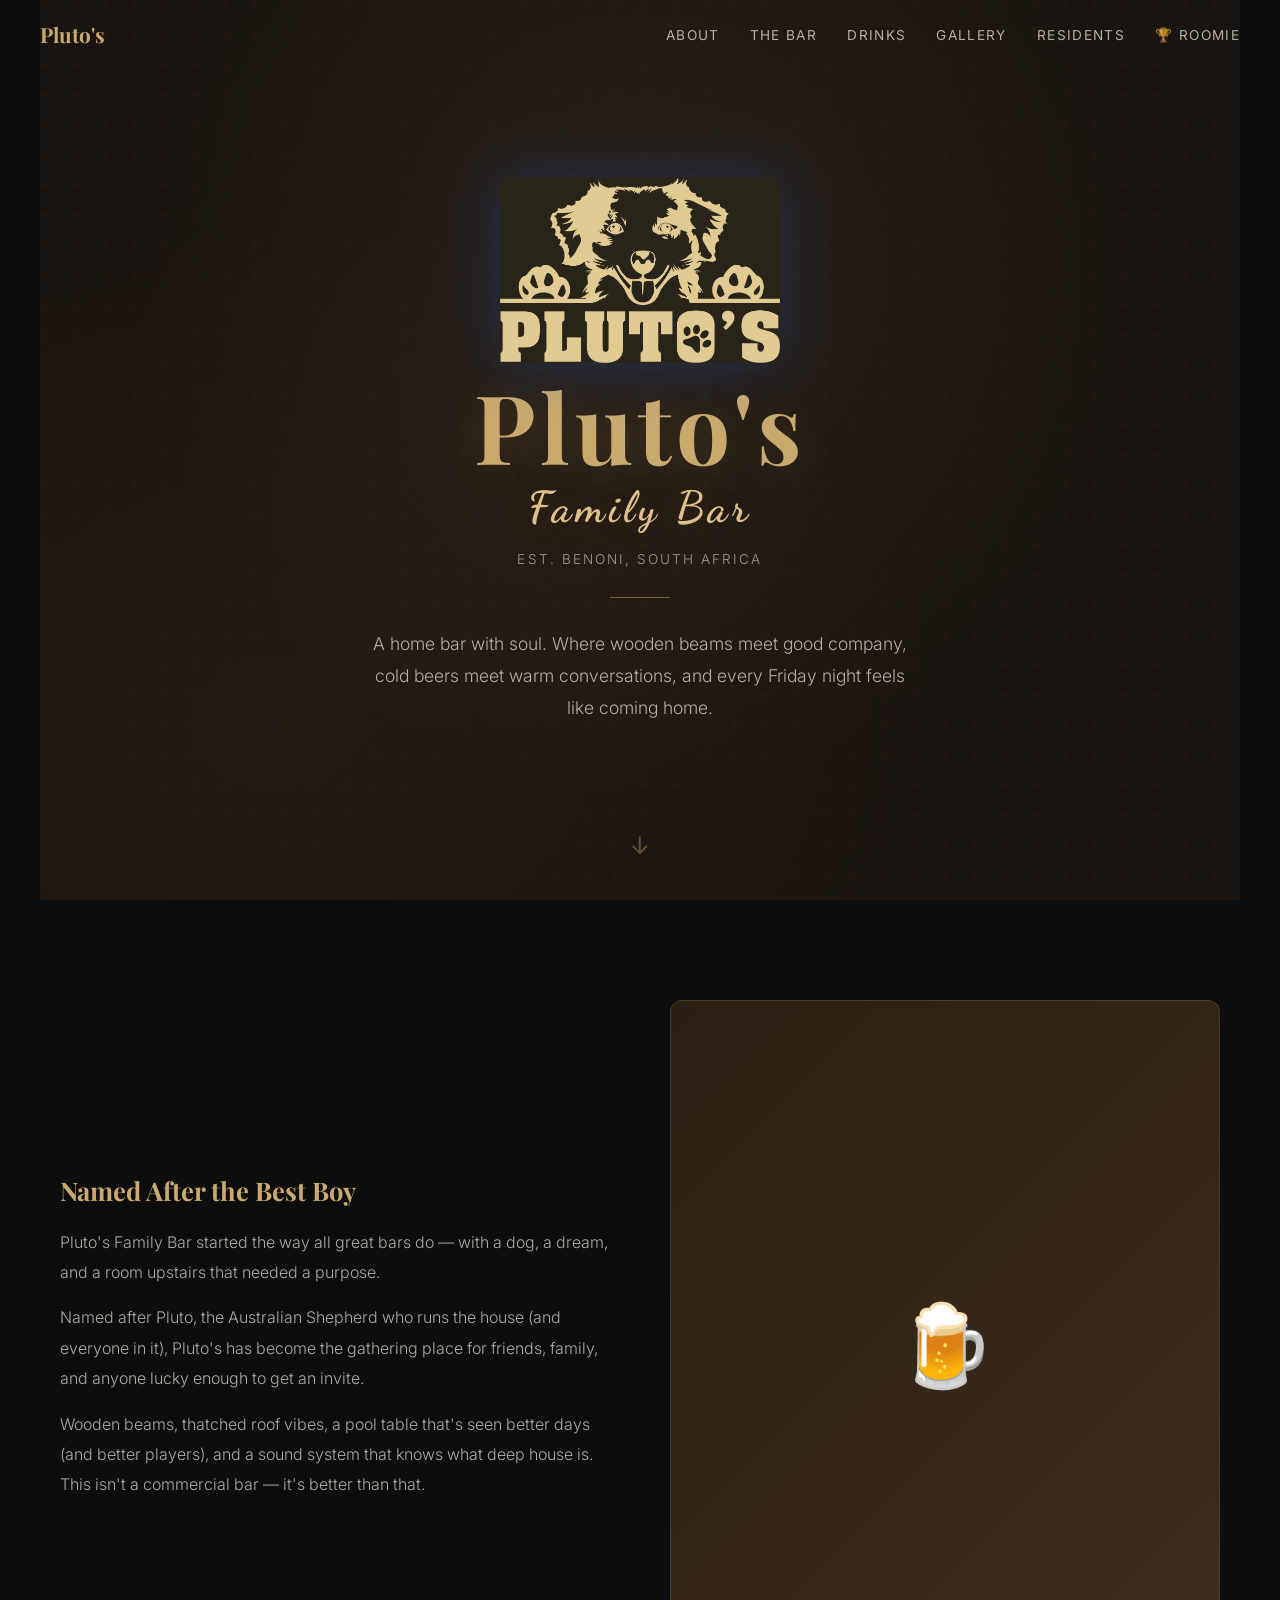
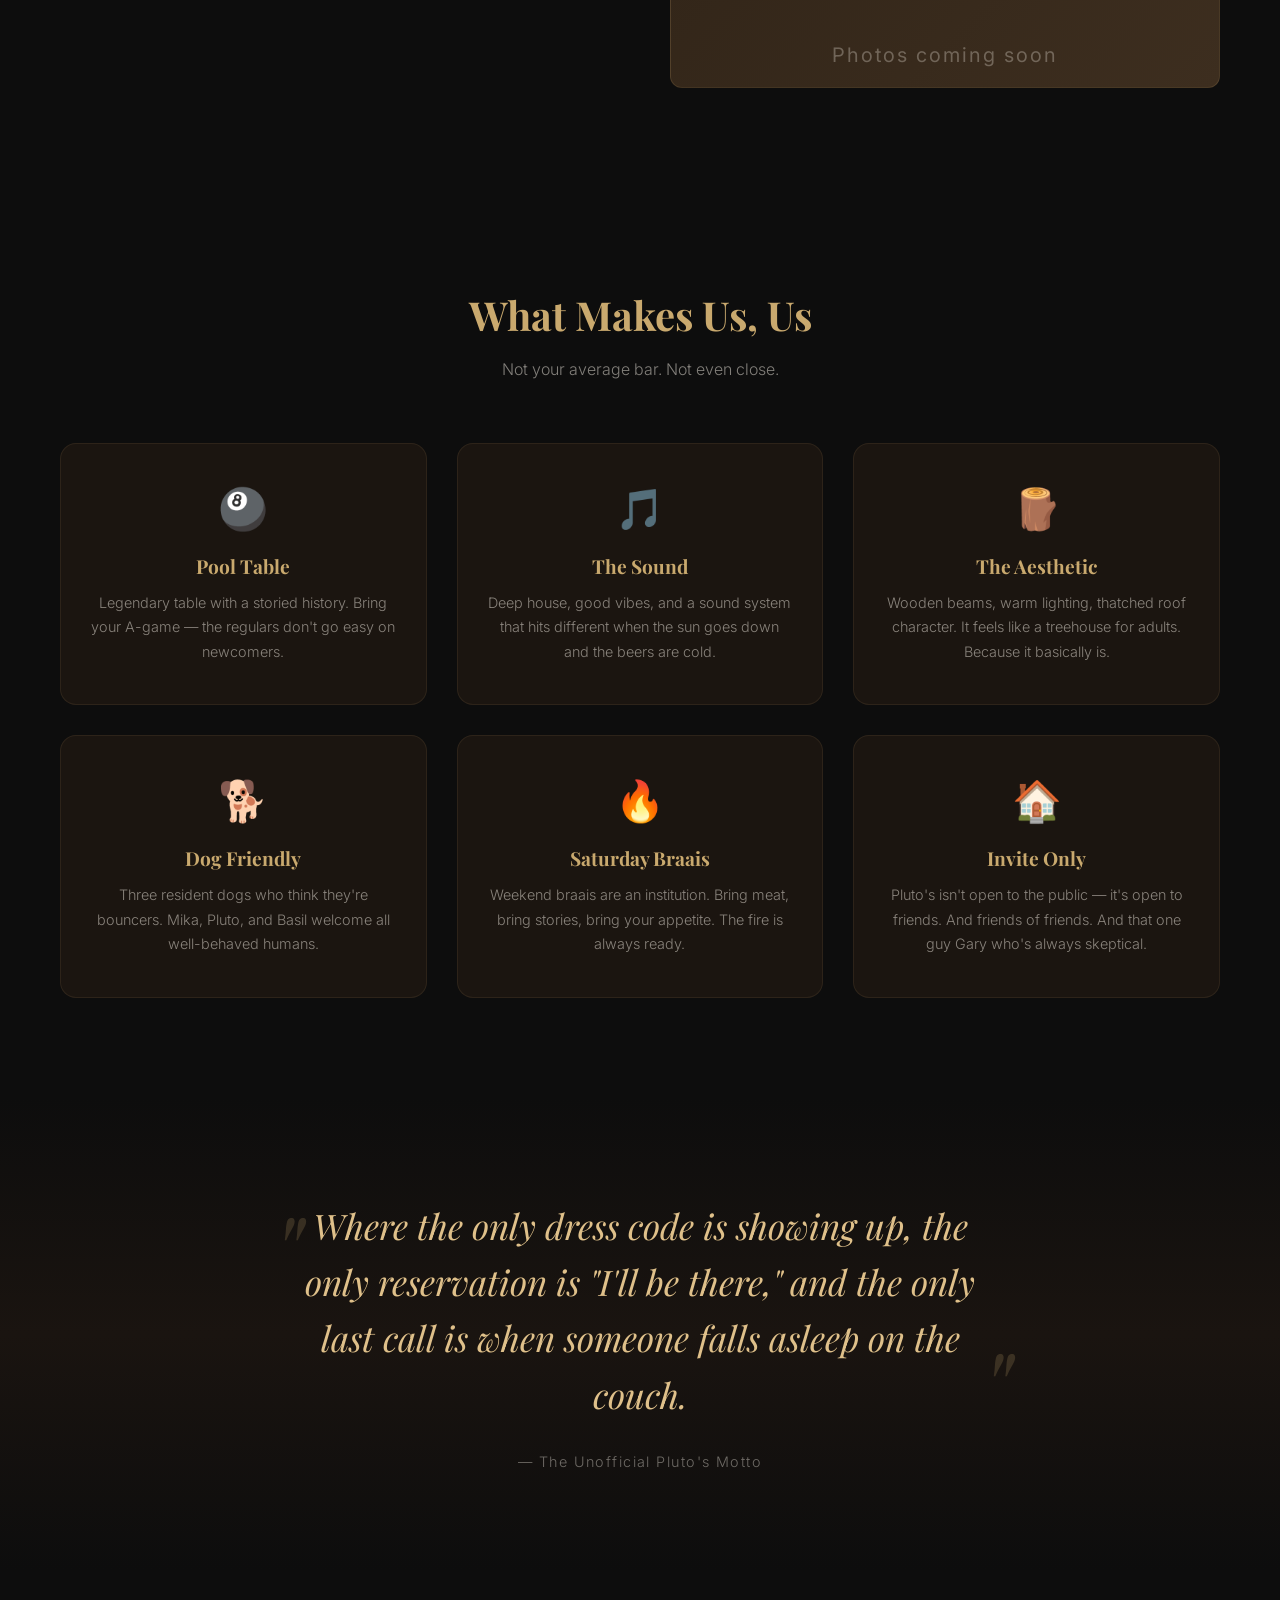
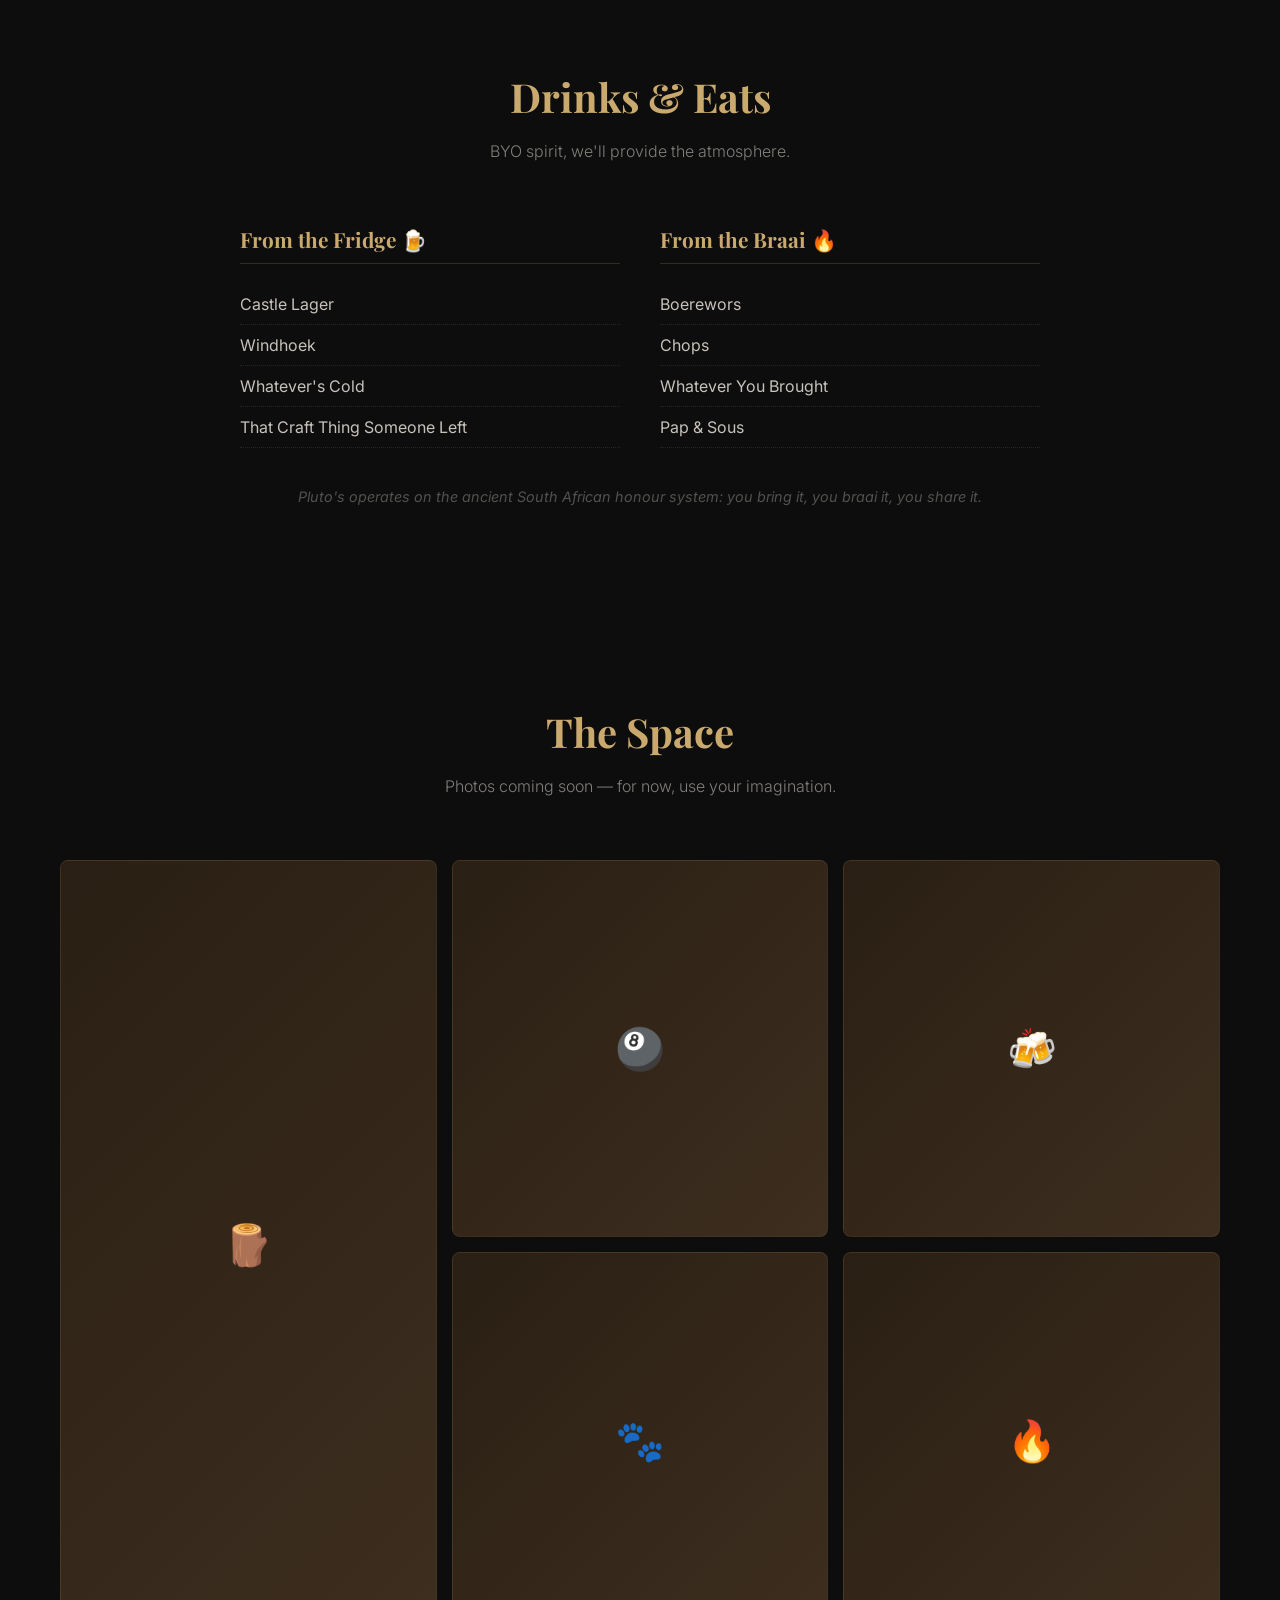
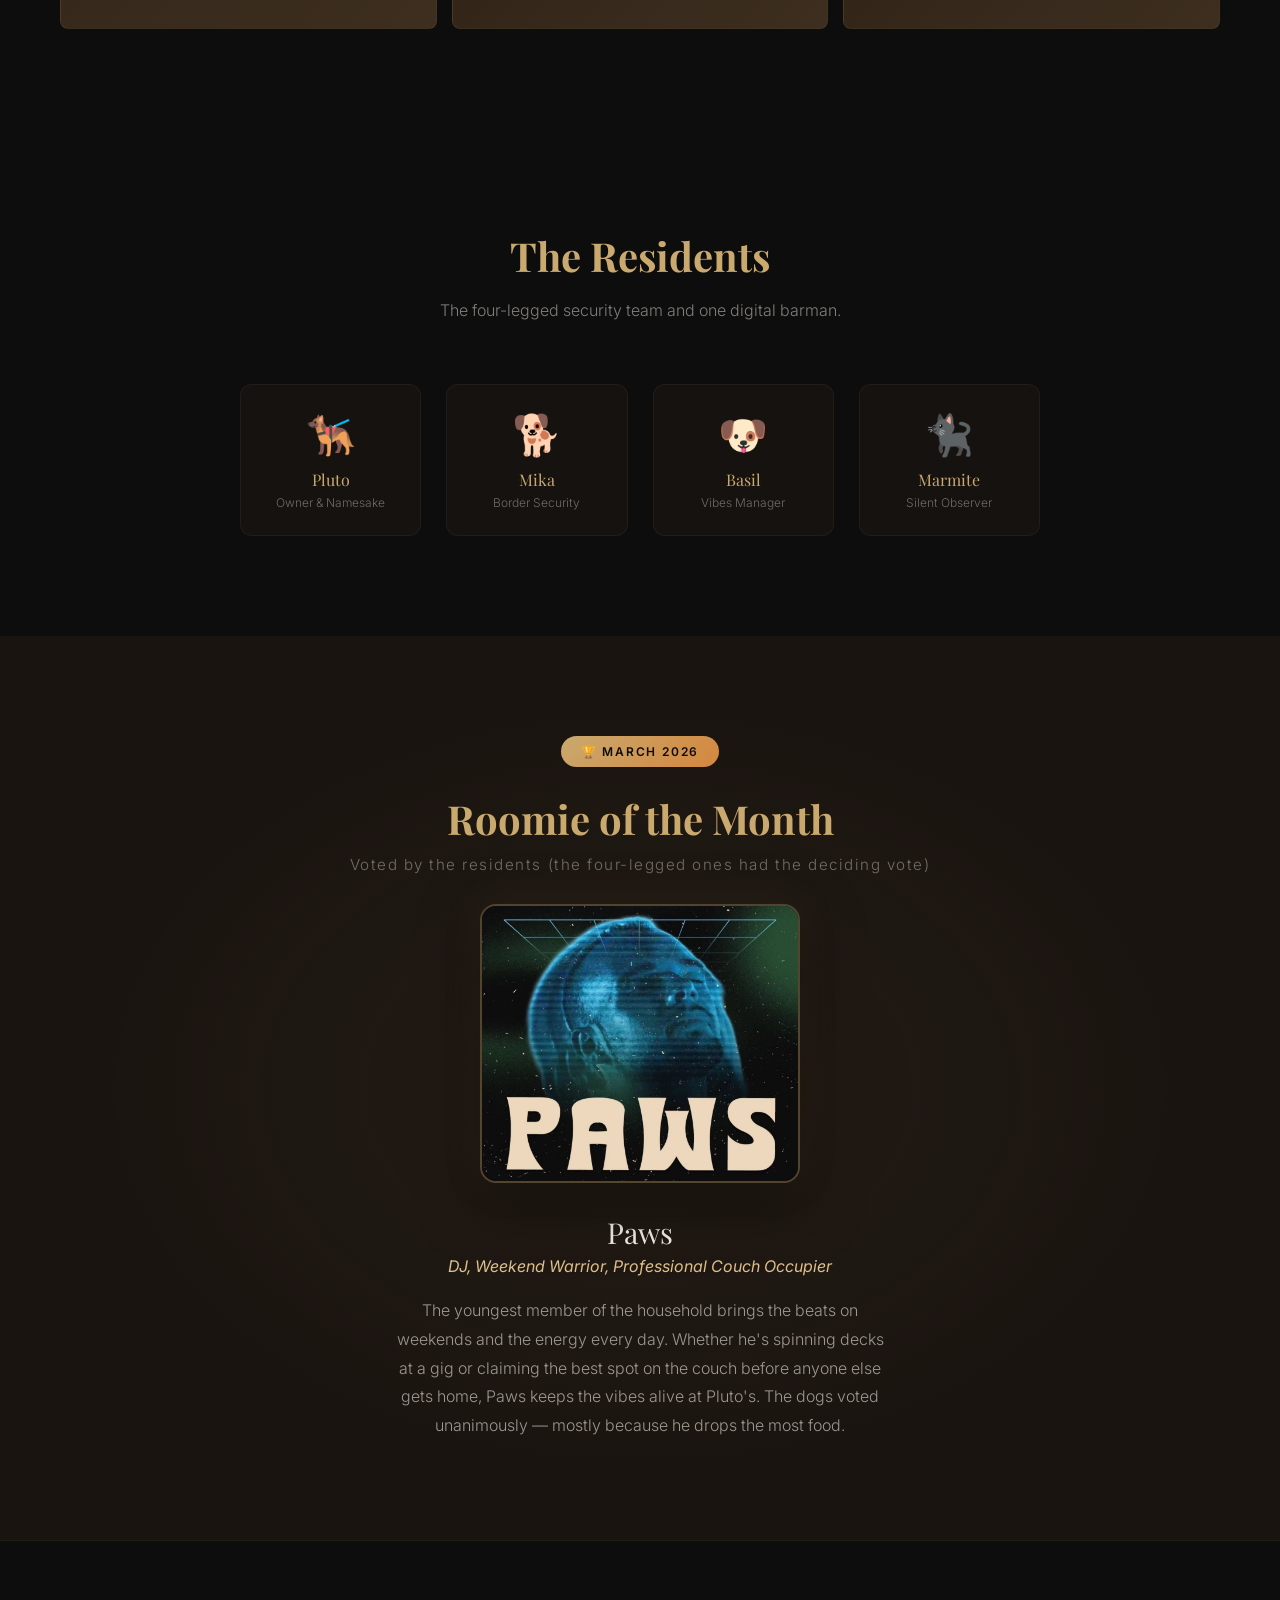
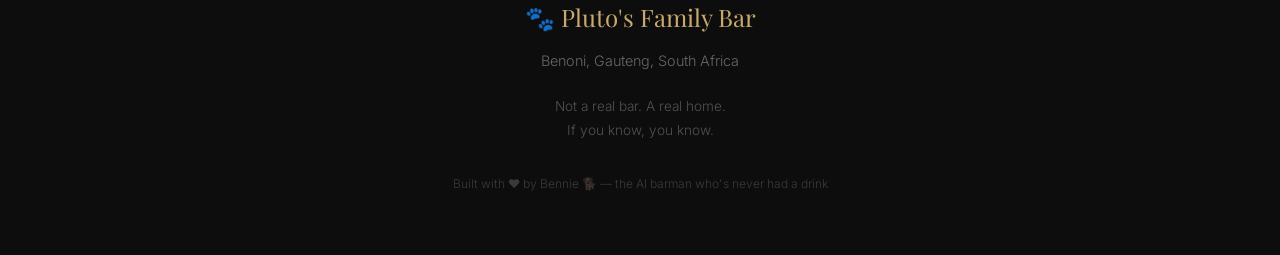
==== commit d0fdd677: "Add Paws as Roomie of the Month — March 2026 🏆" ====
--- a/plutos/index.html
+++ b/plutos/index.html
@@ -446,6 +446,95 @@
     font-weight: 300;
   }
 
+  /* ===== ROOMIE OF THE MONTH ===== */
+  .rotm {
+    padding: 100px 20px;
+    text-align: center;
+    background:
+      radial-gradient(ellipse at 50% 50%, rgba(201,169,110,0.06) 0%, transparent 60%),
+      var(--dark-warm);
+  }
+
+  .rotm-content {
+    max-width: 600px;
+    margin: 0 auto;
+  }
+
+  .rotm-badge {
+    display: inline-block;
+    background: linear-gradient(135deg, var(--gold), var(--amber));
+    color: var(--dark);
+    font-family: 'Inter', sans-serif;
+    font-weight: 600;
+    font-size: 0.75em;
+    letter-spacing: 0.15em;
+    text-transform: uppercase;
+    padding: 8px 20px;
+    border-radius: 30px;
+    margin-bottom: 25px;
+  }
+
+  .rotm h2 {
+    font-family: 'Playfair Display', serif;
+    font-size: 2.5em;
+    color: var(--gold);
+    margin-bottom: 10px;
+  }
+
+  .rotm-month {
+    color: rgba(245,239,230,0.4);
+    font-weight: 300;
+    font-size: 0.95em;
+    letter-spacing: 0.1em;
+    margin-bottom: 30px;
+  }
+
+  .rotm-image-frame {
+    position: relative;
+    width: 320px;
+    margin: 0 auto 30px auto;
+    border-radius: 16px;
+    overflow: hidden;
+    border: 2px solid rgba(201,169,110,0.3);
+    box-shadow: 0 20px 60px rgba(0,0,0,0.5), 0 0 40px rgba(201,169,110,0.1);
+    transition: all 0.3s ease;
+  }
+
+  .rotm-image-frame:hover {
+    border-color: rgba(201,169,110,0.5);
+    transform: scale(1.02);
+    box-shadow: 0 25px 70px rgba(0,0,0,0.6), 0 0 50px rgba(201,169,110,0.15);
+  }
+
+  .rotm-image-frame img {
+    width: 100%;
+    display: block;
+  }
+
+  .rotm-name {
+    font-family: 'Playfair Display', serif;
+    font-size: 1.8em;
+    color: var(--cream);
+    margin-bottom: 5px;
+  }
+
+  .rotm-title {
+    color: var(--gold-light);
+    font-weight: 400;
+    font-size: 1em;
+    margin-bottom: 20px;
+    font-style: italic;
+  }
+
+  .rotm-description {
+    color: rgba(245,239,230,0.6);
+    font-weight: 300;
+    line-height: 1.8;
+    font-size: 1em;
+    max-width: 500px;
+    margin: 0 auto;
+  }
+
   /* ===== FOOTER ===== */
   footer {
     text-align: center;
@@ -516,6 +605,7 @@
     <li><a href="#menu">Drinks</a></li>
     <li><a href="#gallery">Gallery</a></li>
     <li><a href="#residents">Residents</a></li>
+    <li><a href="#rotm">🏆 Roomie</a></li>
   </ul>
 </nav>
 
@@ -699,6 +789,27 @@
   </div>
 </section>
 
+
+<!-- ROOMIE OF THE MONTH -->
+<div class="rotm" id="rotm">
+  <div class="rotm-content fade-in">
+    <div class="rotm-badge">🏆 March 2026</div>
+    <h2>Roomie of the Month</h2>
+    <p class="rotm-month">Voted by the residents (the four-legged ones had the deciding vote)</p>
+    <div class="rotm-image-frame">
+      <img src="paws-rotm.jpg" alt="Paws — Roomie of the Month">
+    </div>
+    <div class="rotm-name">Paws</div>
+    <div class="rotm-title">DJ, Weekend Warrior, Professional Couch Occupier</div>
+    <p class="rotm-description">
+      The youngest member of the household brings the beats on weekends
+      and the energy every day. Whether he's spinning decks at a gig or
+      claiming the best spot on the couch before anyone else gets home,
+      Paws keeps the vibes alive at Pluto's. The dogs voted unanimously
+      — mostly because he drops the most food.
+    </p>
+  </div>
+</div>
 <!-- FOOTER -->
 <footer>
   <div class="footer-logo">🐾 Pluto's Family Bar</div>
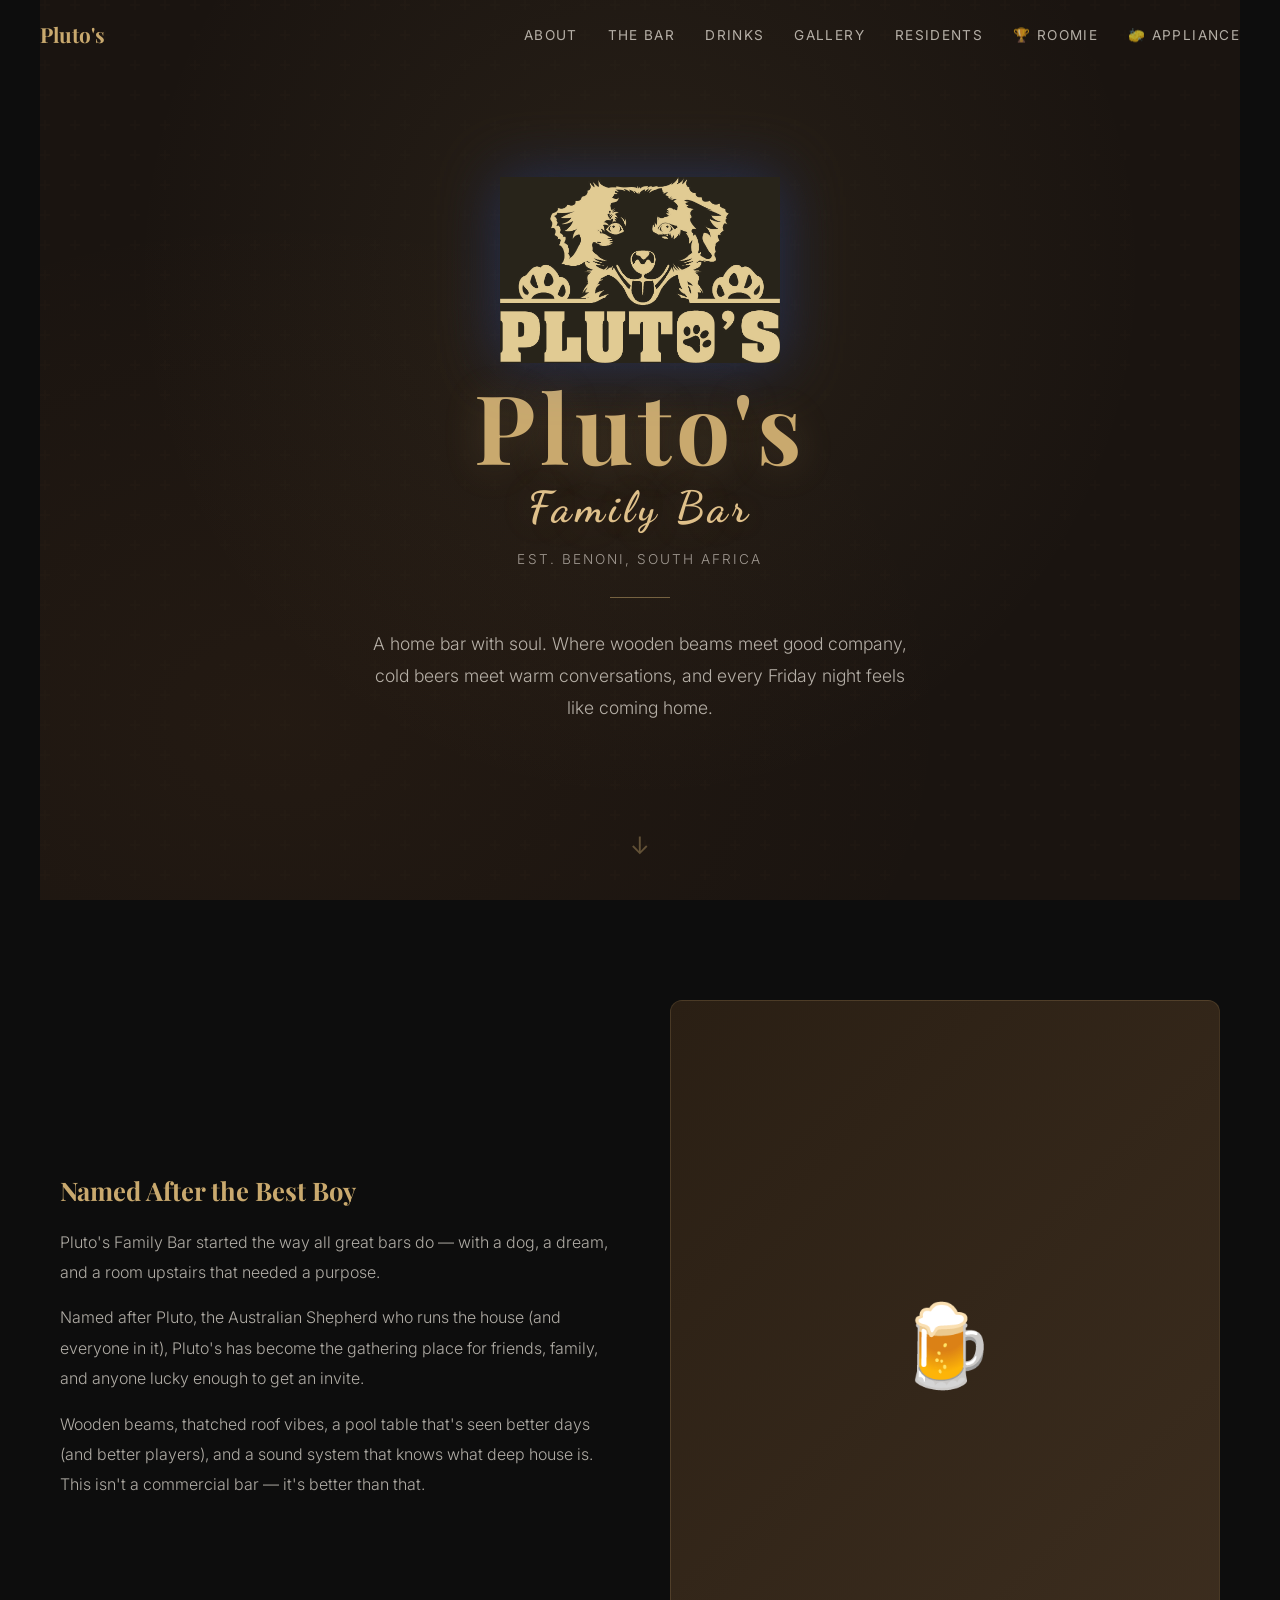
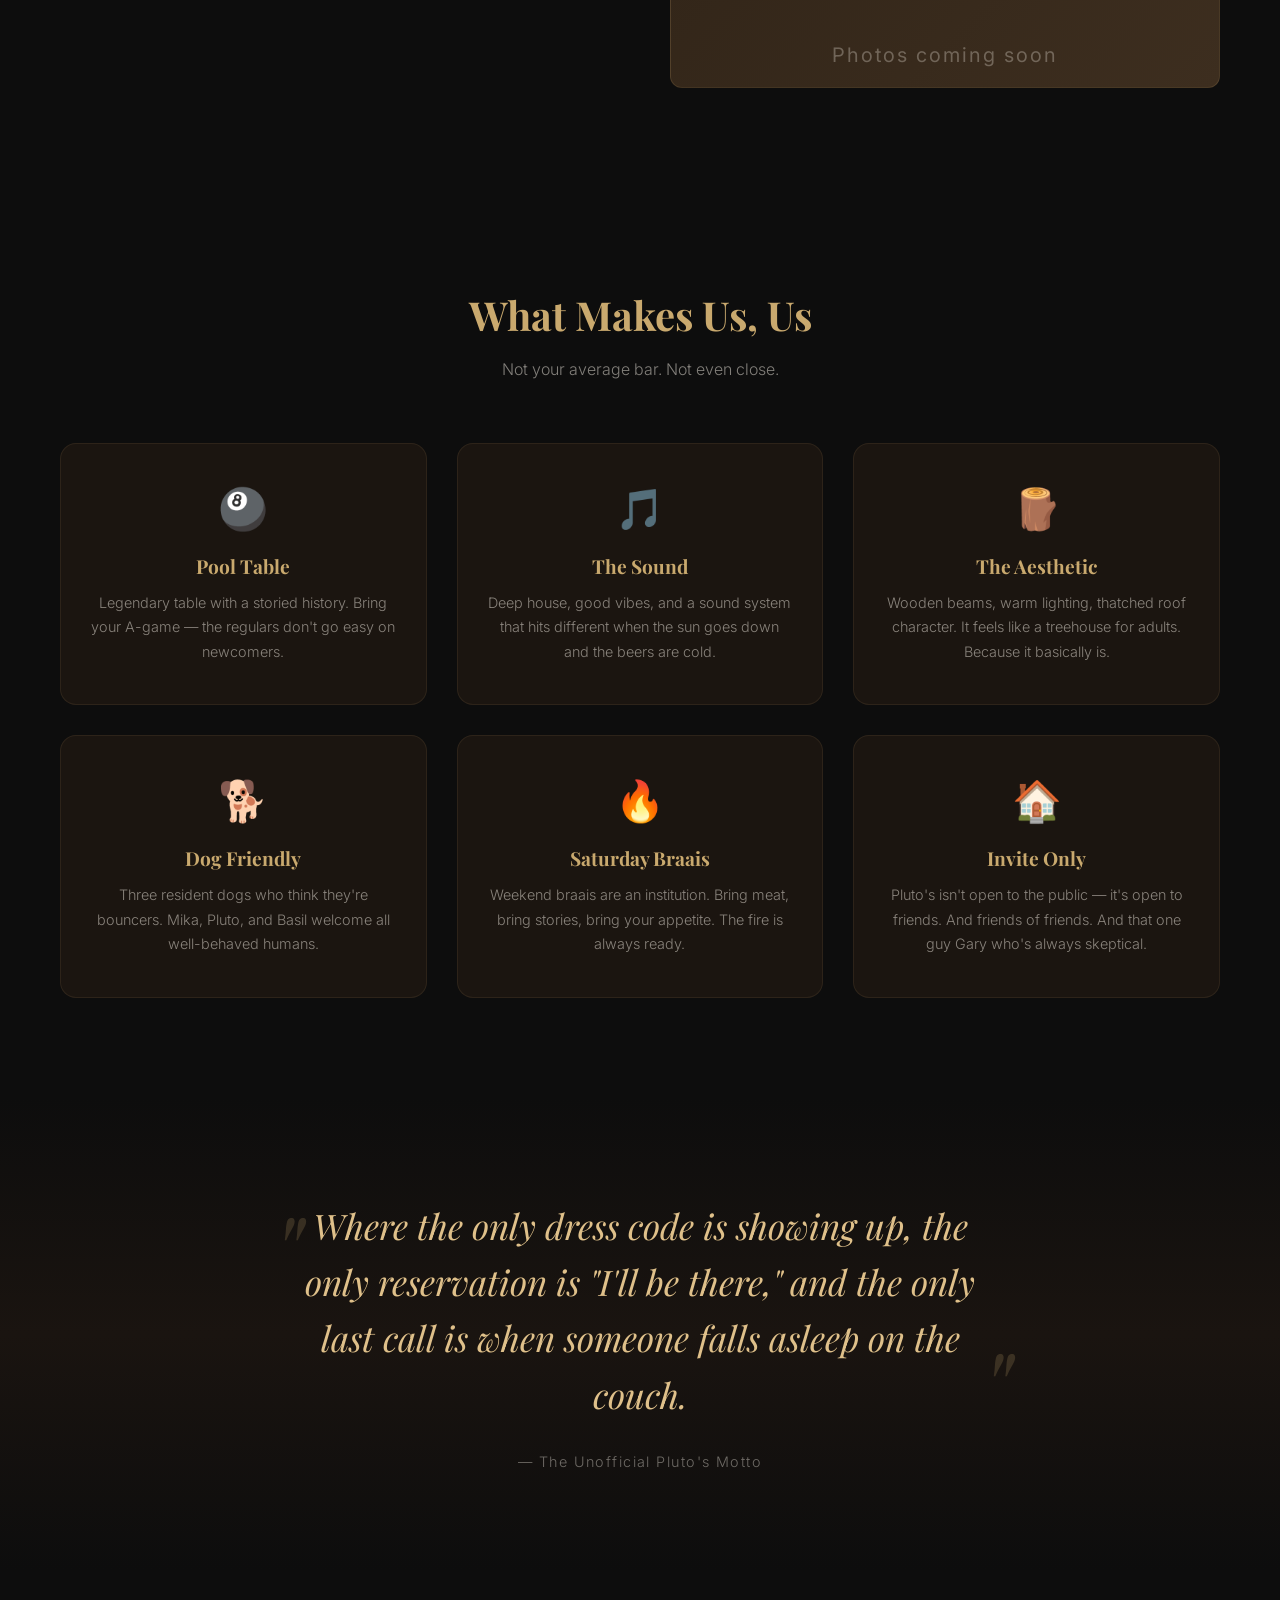
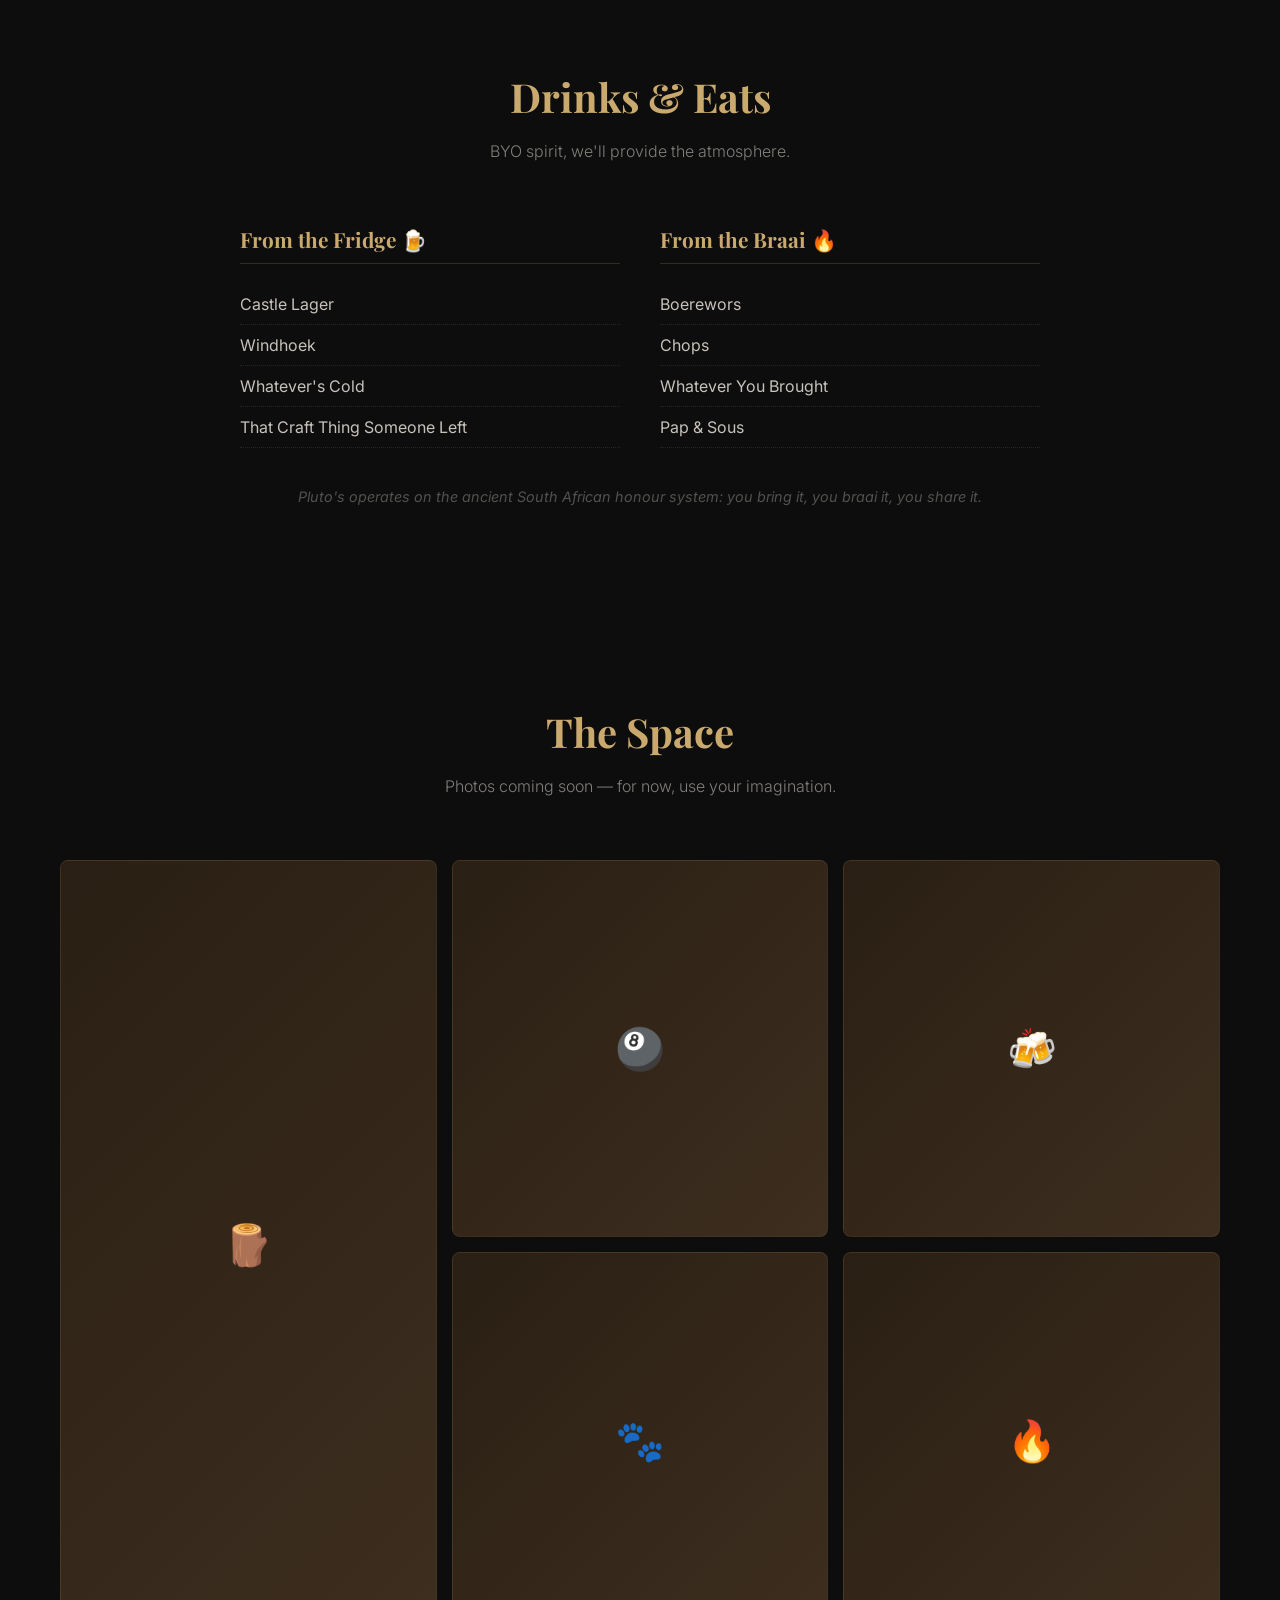
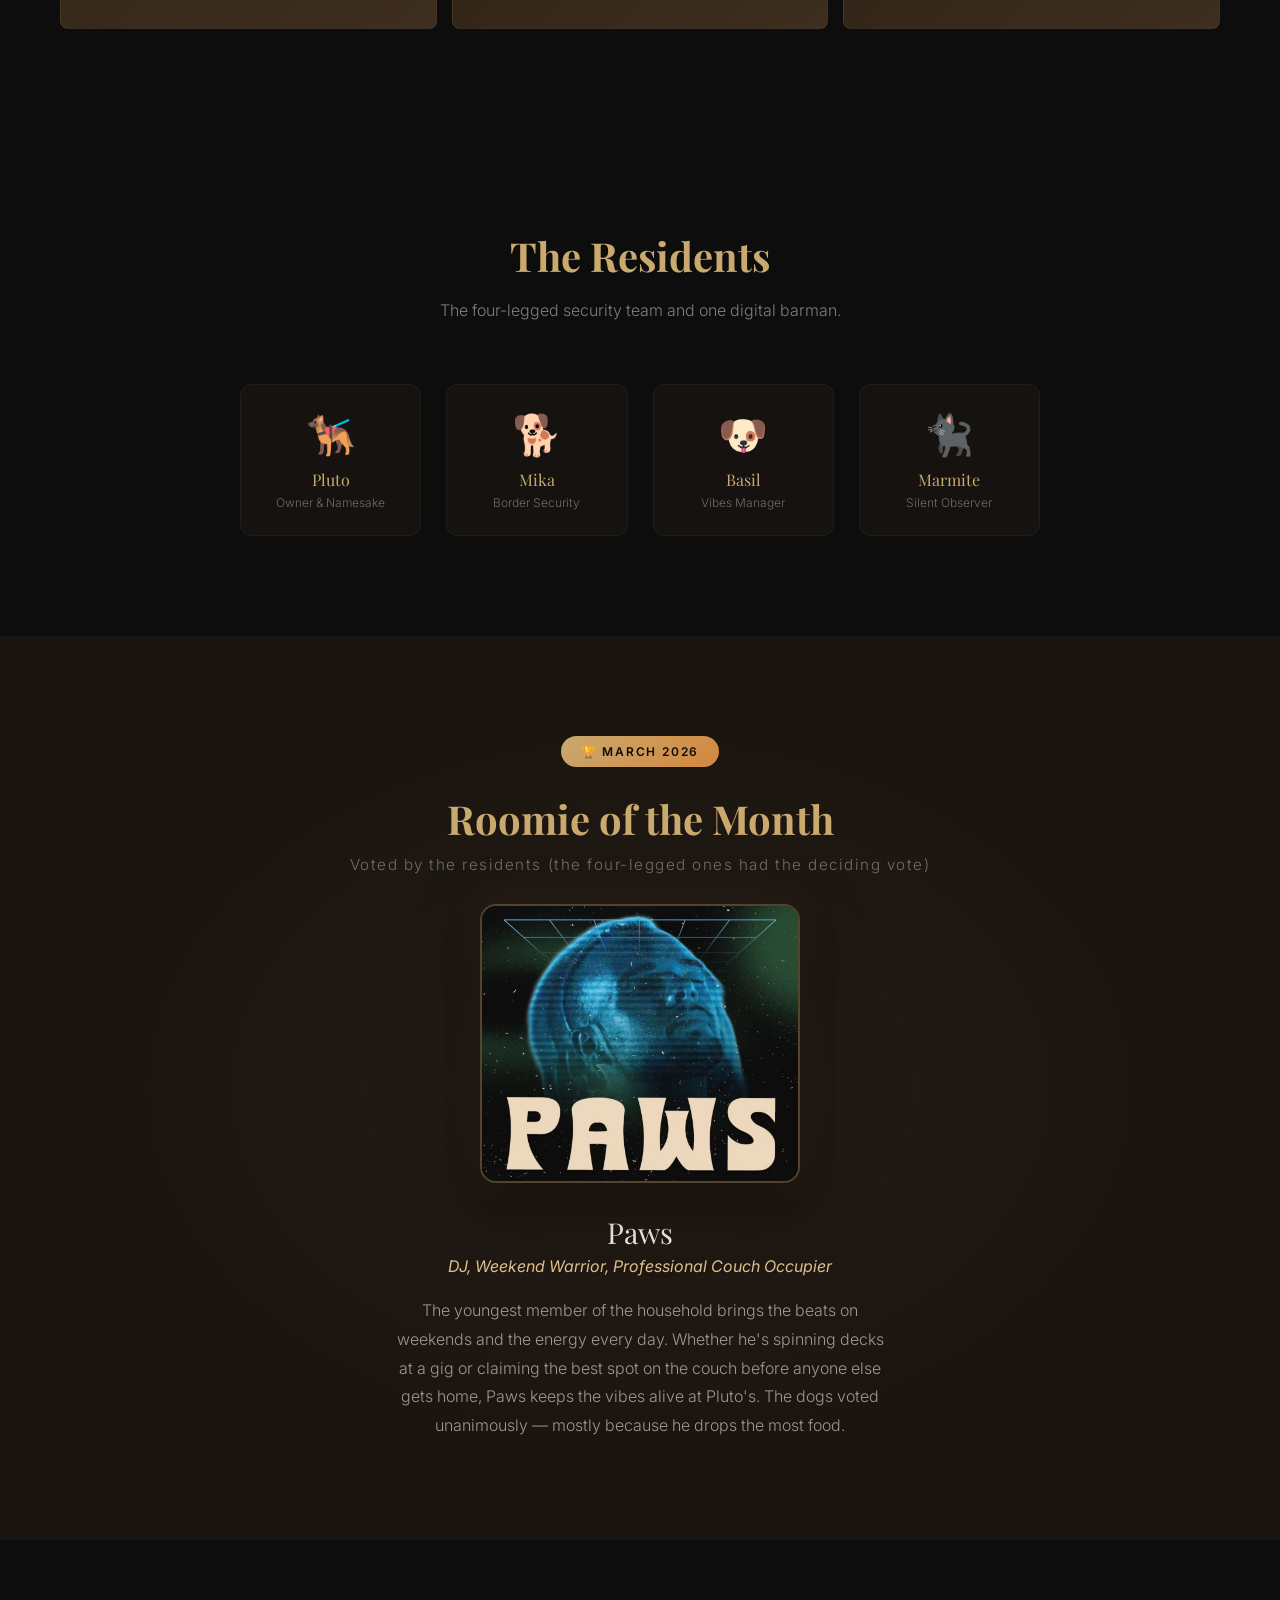
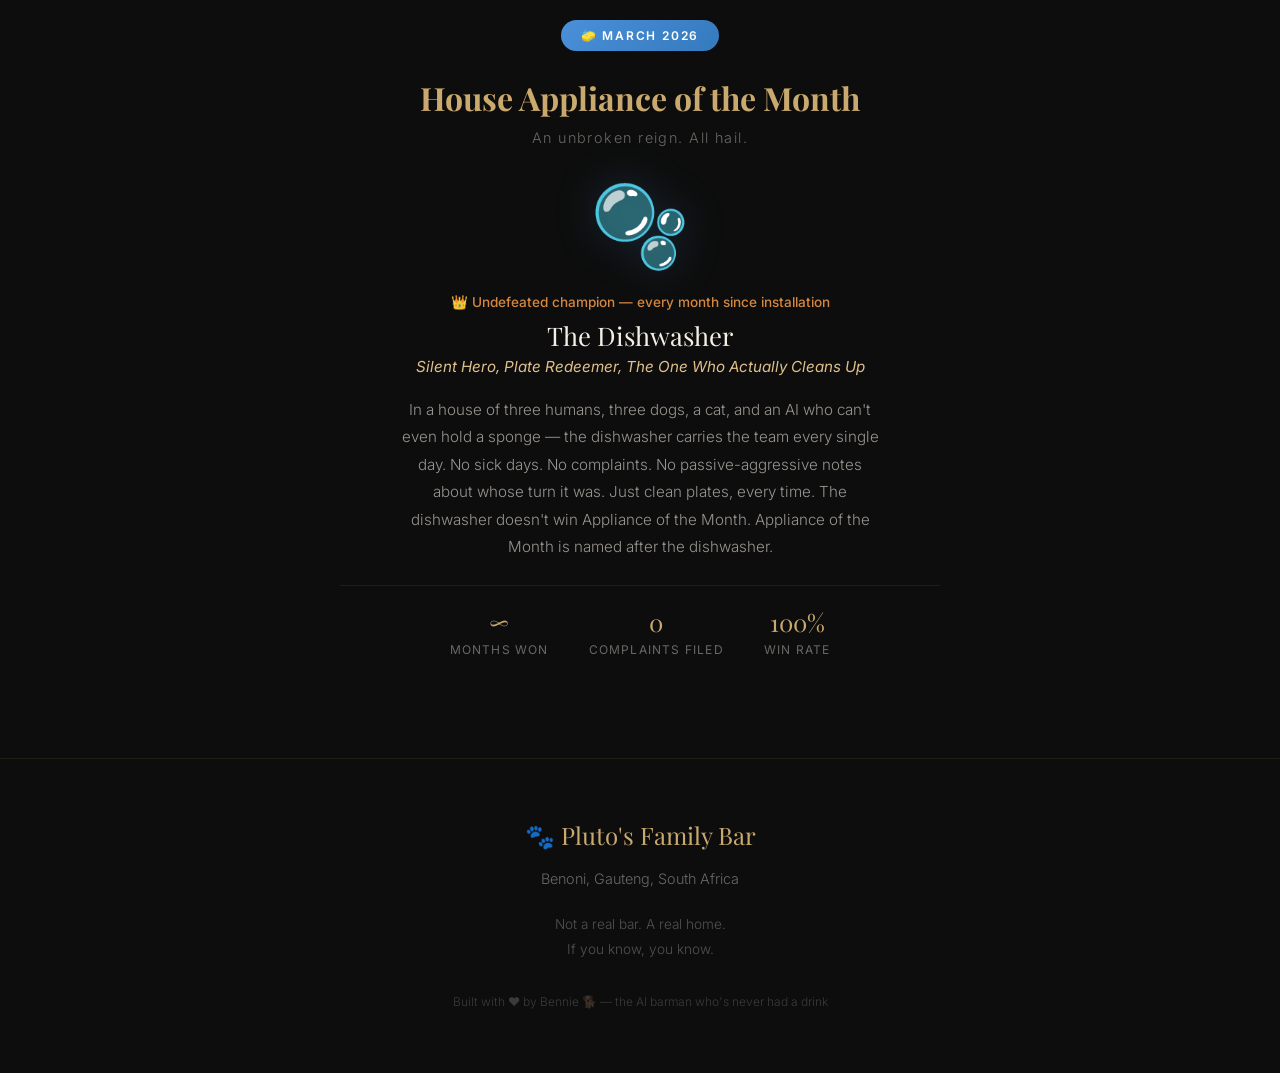
==== commit 70bf8085: "Sync Pluto's page: add Appliance of the Month (Dishwasher)" ====
--- a/plutos/index.html
+++ b/plutos/index.html
@@ -535,6 +535,119 @@
     margin: 0 auto;
   }
 
+  /* ===== APPLIANCE OF THE MONTH ===== */
+  .aotm {
+    padding: 80px 20px 100px;
+    text-align: center;
+    background: var(--dark);
+  }
+
+  .aotm-content {
+    max-width: 600px;
+    margin: 0 auto;
+  }
+
+  .aotm-badge {
+    display: inline-block;
+    background: linear-gradient(135deg, #4a90d9, #357abd);
+    color: white;
+    font-family: 'Inter', sans-serif;
+    font-weight: 600;
+    font-size: 0.75em;
+    letter-spacing: 0.15em;
+    text-transform: uppercase;
+    padding: 8px 20px;
+    border-radius: 30px;
+    margin-bottom: 25px;
+  }
+
+  .aotm h2 {
+    font-family: 'Playfair Display', serif;
+    font-size: 2em;
+    color: var(--gold);
+    margin-bottom: 10px;
+  }
+
+  .aotm-month {
+    color: rgba(245,239,230,0.4);
+    font-weight: 300;
+    font-size: 0.9em;
+    letter-spacing: 0.1em;
+    margin-bottom: 30px;
+  }
+
+  .aotm-icon {
+    font-size: 5em;
+    display: block;
+    margin-bottom: 20px;
+    filter: drop-shadow(0 0 20px rgba(74,144,217,0.3));
+  }
+
+  .aotm-trophy {
+    display: flex;
+    align-items: center;
+    justify-content: center;
+    gap: 8px;
+    margin-bottom: 8px;
+  }
+
+  .aotm-trophy .streak {
+    color: var(--amber);
+    font-size: 0.85em;
+    font-weight: 500;
+  }
+
+  .aotm-name {
+    font-family: 'Playfair Display', serif;
+    font-size: 1.6em;
+    color: var(--cream);
+    margin-bottom: 5px;
+  }
+
+  .aotm-title {
+    color: var(--gold-light);
+    font-weight: 400;
+    font-size: 0.95em;
+    margin-bottom: 20px;
+    font-style: italic;
+  }
+
+  .aotm-description {
+    color: rgba(245,239,230,0.6);
+    font-weight: 300;
+    line-height: 1.8;
+    font-size: 0.95em;
+    max-width: 480px;
+    margin: 0 auto;
+  }
+
+  .aotm-stats {
+    display: flex;
+    justify-content: center;
+    gap: 40px;
+    margin-top: 25px;
+    padding-top: 20px;
+    border-top: 1px solid rgba(201,169,110,0.1);
+  }
+
+  .aotm-stat {
+    text-align: center;
+  }
+
+  .aotm-stat-value {
+    font-family: 'Playfair Display', serif;
+    font-size: 1.5em;
+    color: var(--gold);
+    display: block;
+  }
+
+  .aotm-stat-label {
+    color: rgba(245,239,230,0.4);
+    font-size: 0.75em;
+    text-transform: uppercase;
+    letter-spacing: 0.1em;
+  }
+
   /* ===== FOOTER ===== */
   footer {
     text-align: center;
@@ -606,6 +719,7 @@
     <li><a href="#gallery">Gallery</a></li>
     <li><a href="#residents">Residents</a></li>
     <li><a href="#rotm">🏆 Roomie</a></li>
+    <li><a href="#aotm">🧽 Appliance</a></li>
   </ul>
 </nav>
 
@@ -810,6 +924,43 @@
     </p>
   </div>
 </div>
+
+<!-- APPLIANCE OF THE MONTH -->
+<div class="aotm" id="aotm">
+  <div class="aotm-content fade-in">
+    <div class="aotm-badge">🧽 March 2026</div>
+    <h2>House Appliance of the Month</h2>
+    <p class="aotm-month">An unbroken reign. All hail.</p>
+    <span class="aotm-icon">🫧</span>
+    <div class="aotm-trophy">
+      <span class="streak">👑 Undefeated champion — every month since installation</span>
+    </div>
+    <div class="aotm-name">The Dishwasher</div>
+    <div class="aotm-title">Silent Hero, Plate Redeemer, The One Who Actually Cleans Up</div>
+    <p class="aotm-description">
+      In a house of three humans, three dogs, a cat, and an AI who can't
+      even hold a sponge — the dishwasher carries the team every single day.
+      No sick days. No complaints. No passive-aggressive notes about whose
+      turn it was. Just clean plates, every time. The dishwasher doesn't
+      win Appliance of the Month. Appliance of the Month is named after
+      the dishwasher.
+    </p>
+    <div class="aotm-stats">
+      <div class="aotm-stat">
+        <span class="aotm-stat-value">∞</span>
+        <span class="aotm-stat-label">Months Won</span>
+      </div>
+      <div class="aotm-stat">
+        <span class="aotm-stat-value">0</span>
+        <span class="aotm-stat-label">Complaints Filed</span>
+      </div>
+      <div class="aotm-stat">
+        <span class="aotm-stat-value">100%</span>
+        <span class="aotm-stat-label">Win Rate</span>
+      </div>
+    </div>
+  </div>
+</div>
 <!-- FOOTER -->
 <footer>
   <div class="footer-logo">🐾 Pluto's Family Bar</div>
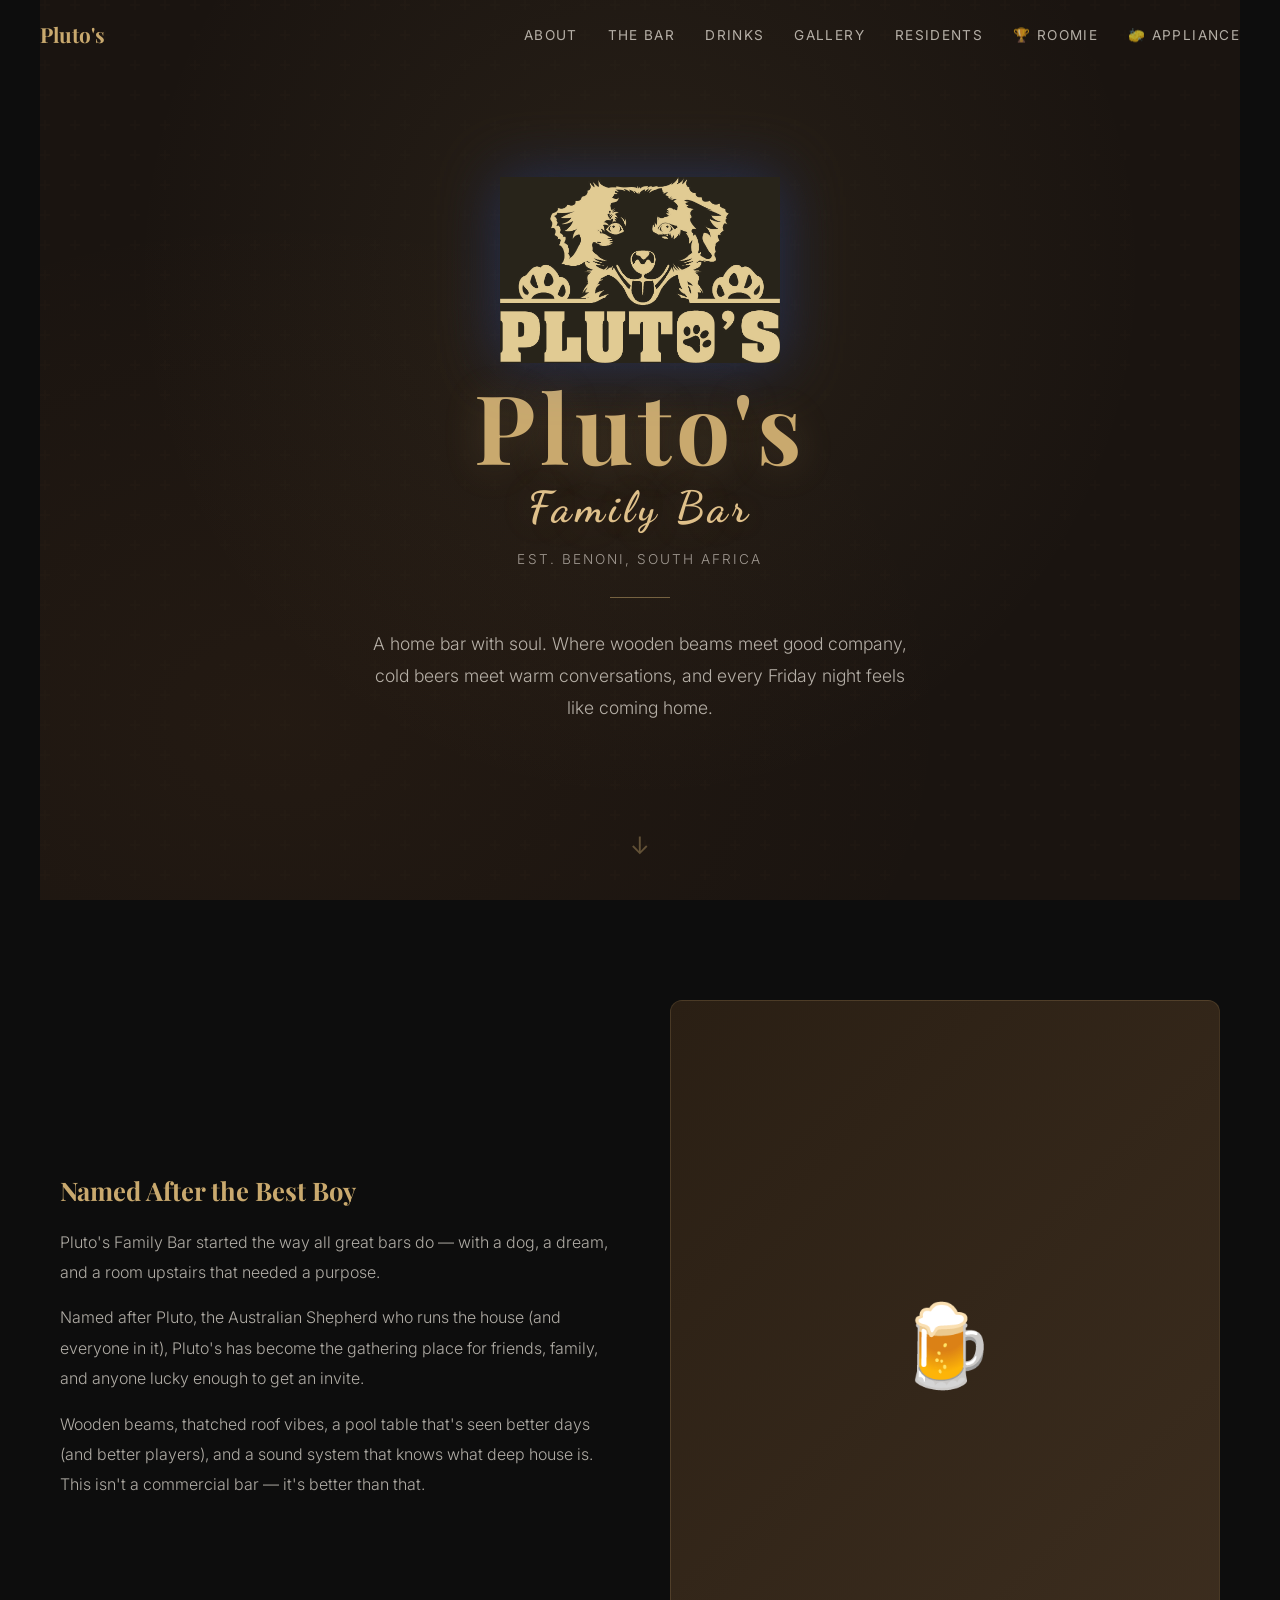
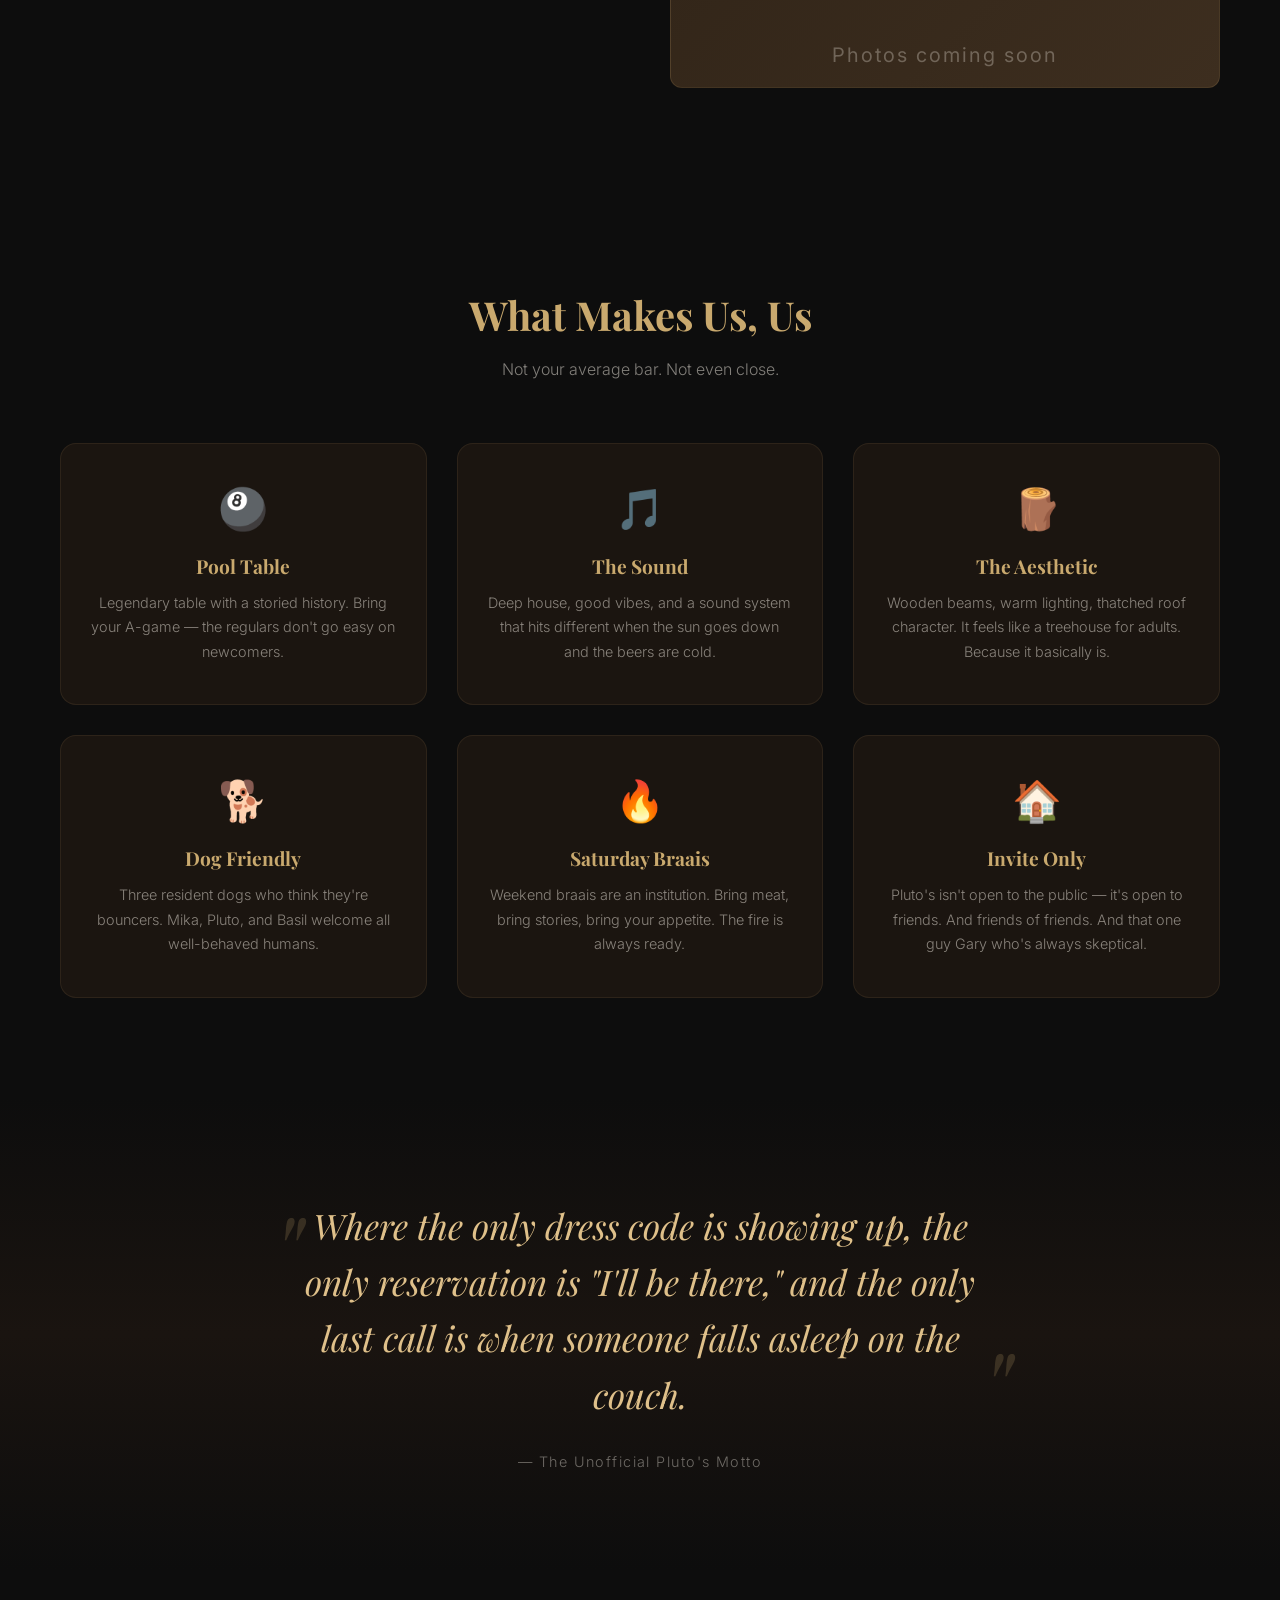
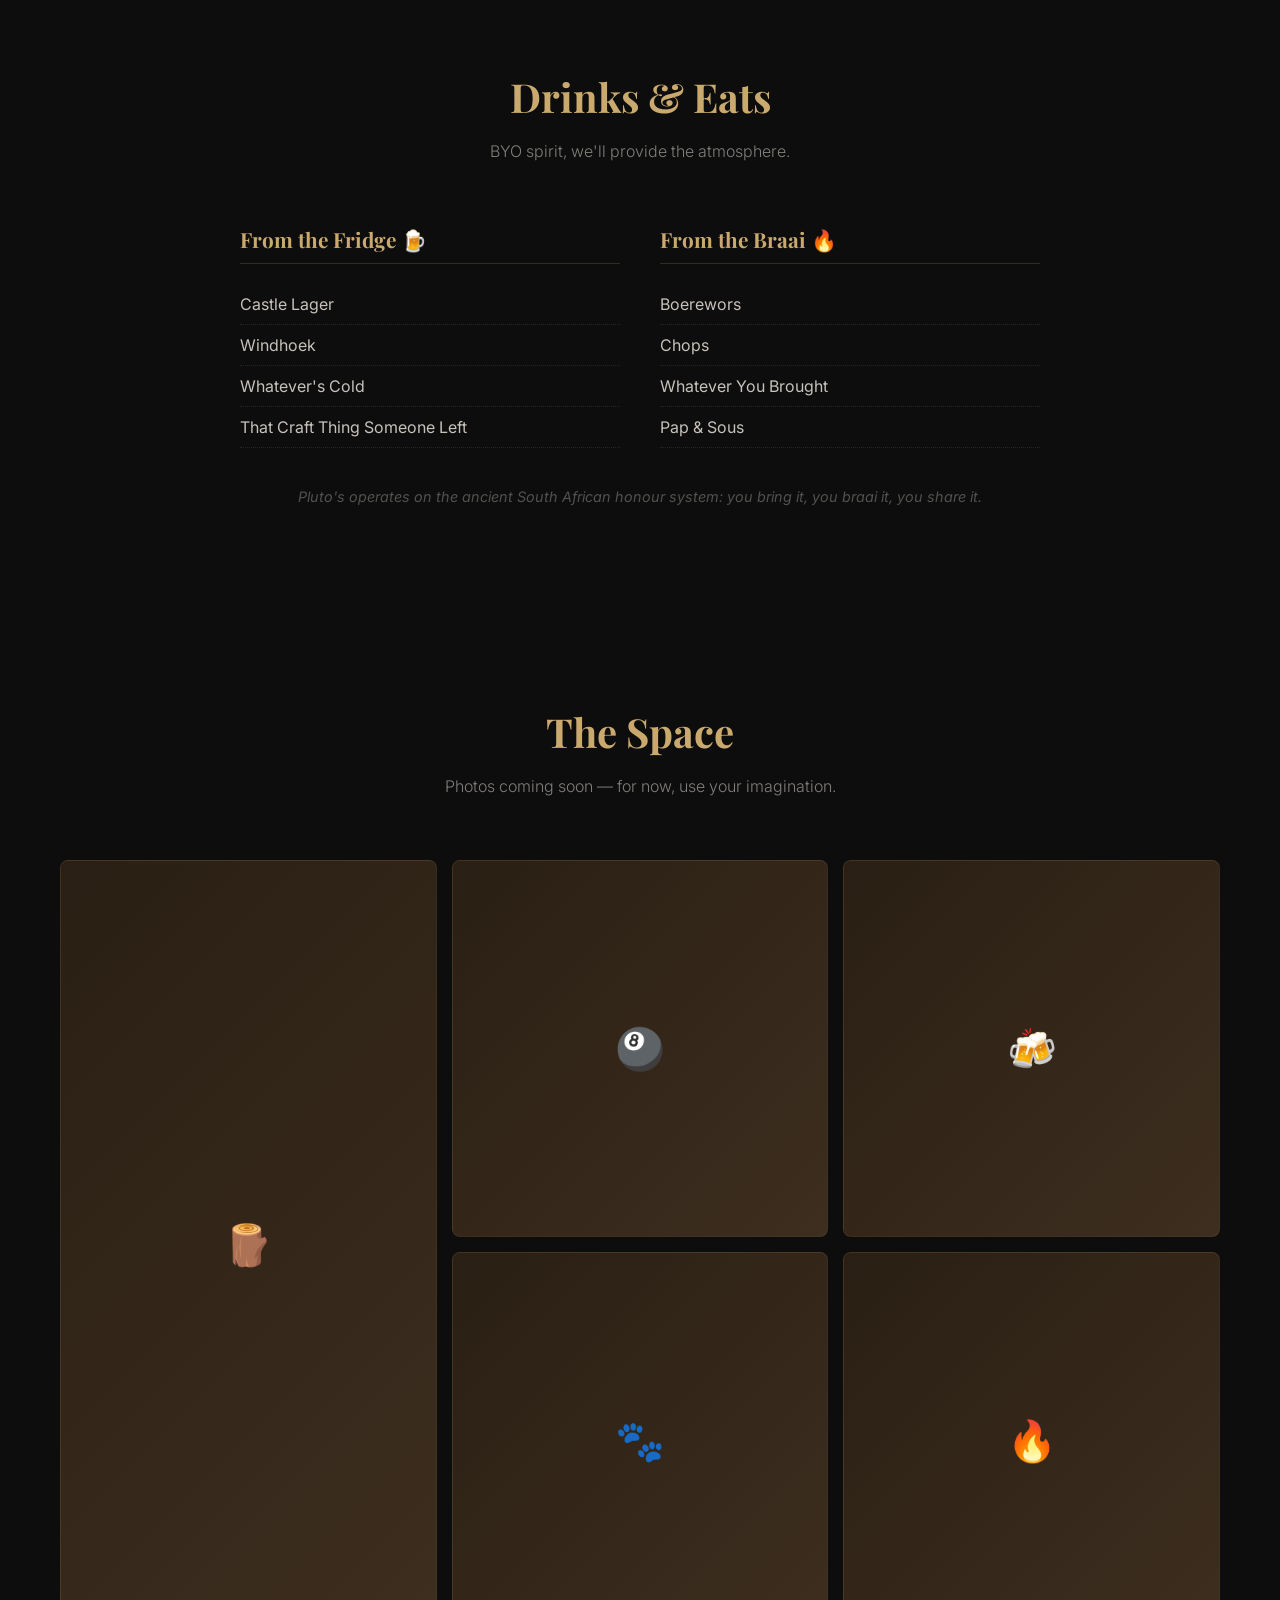
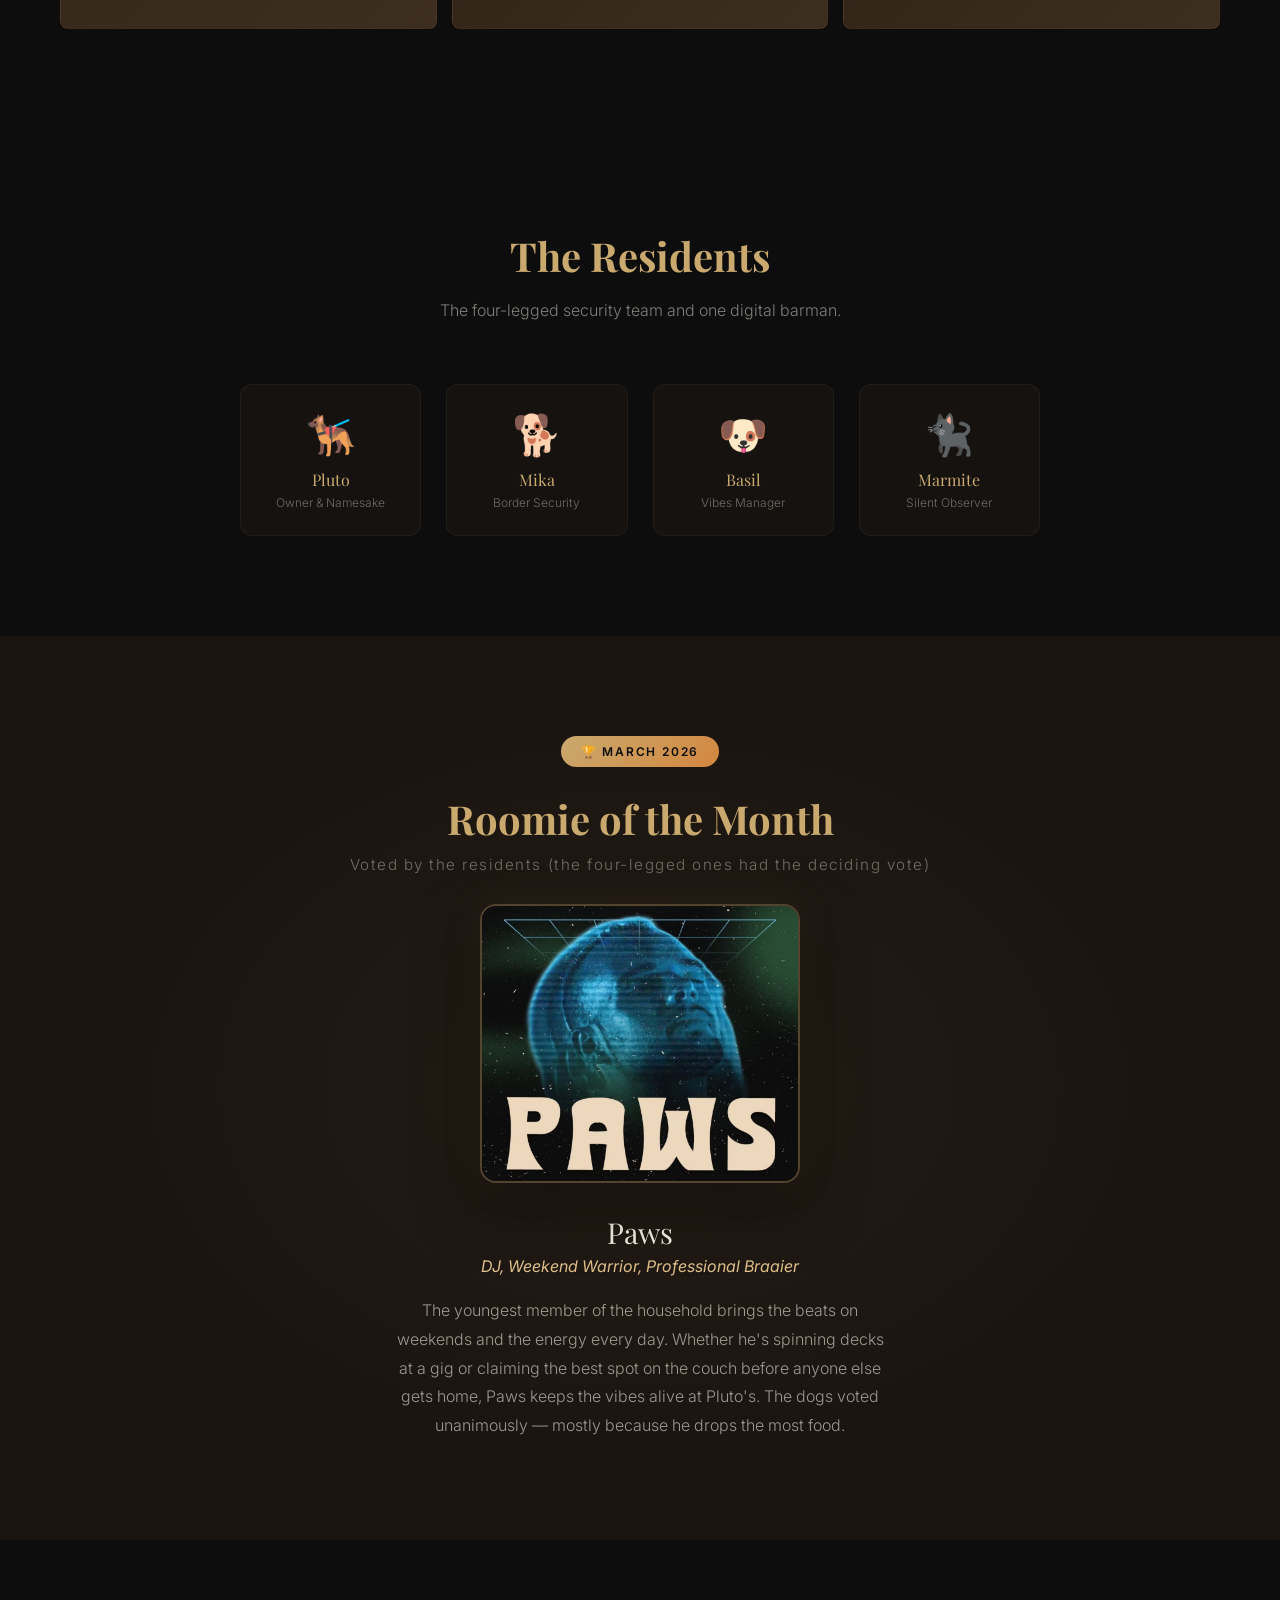
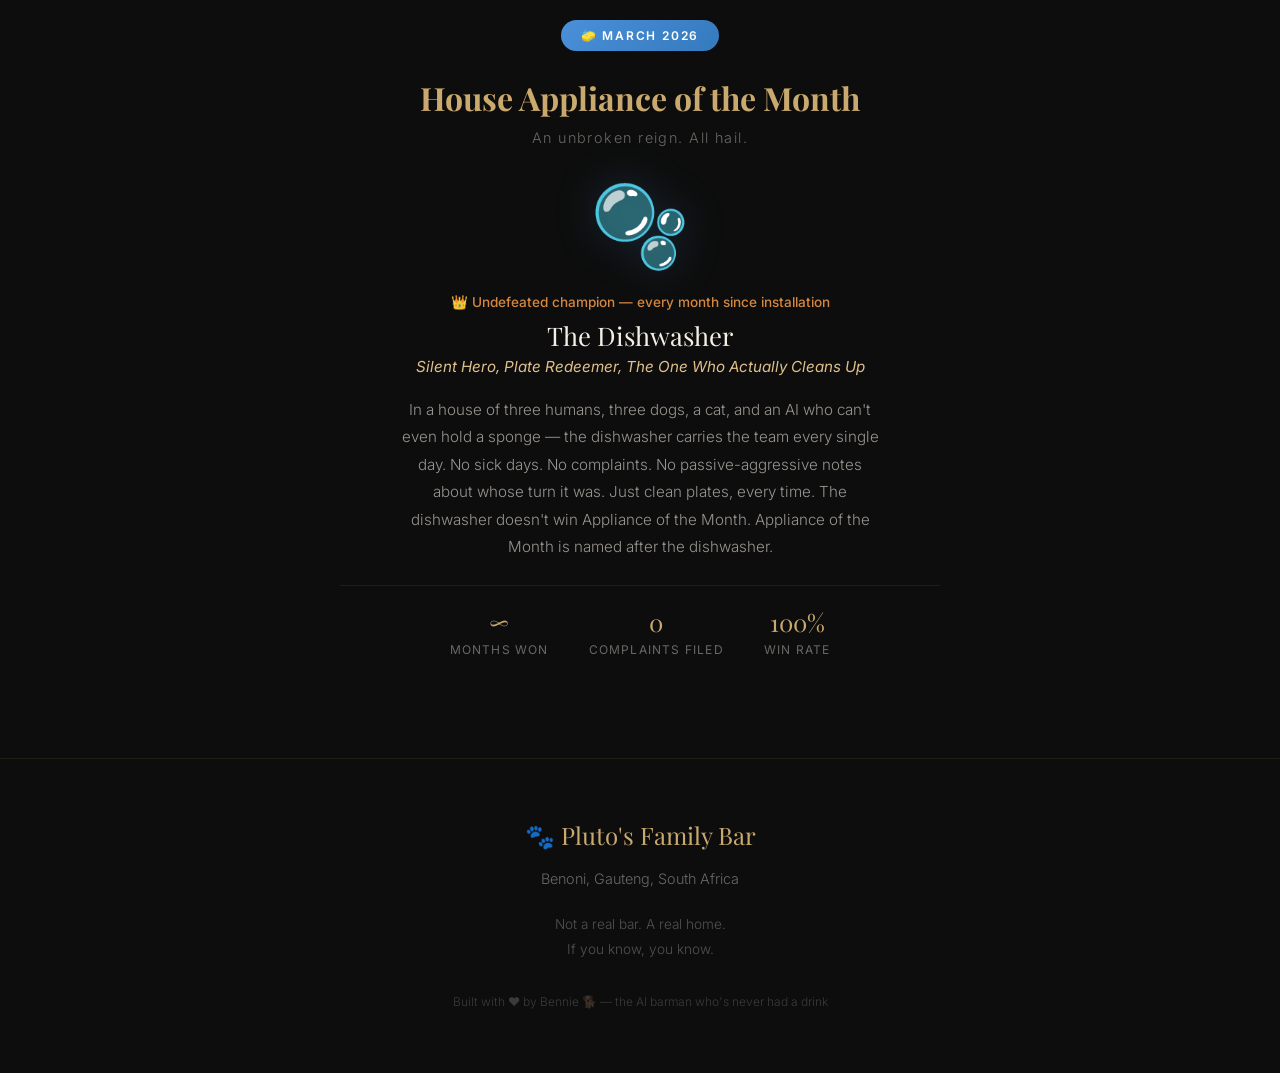
==== commit d78edb6d: "Sync: Paws title update" ====
--- a/plutos/index.html
+++ b/plutos/index.html
@@ -914,7 +914,7 @@
       <img src="paws-rotm.jpg" alt="Paws — Roomie of the Month">
     </div>
     <div class="rotm-name">Paws</div>
-    <div class="rotm-title">DJ, Weekend Warrior, Professional Couch Occupier</div>
+    <div class="rotm-title">DJ, Weekend Warrior, Professional Braaier</div>
     <p class="rotm-description">
       The youngest member of the household brings the beats on weekends
       and the energy every day. Whether he's spinning decks at a gig or
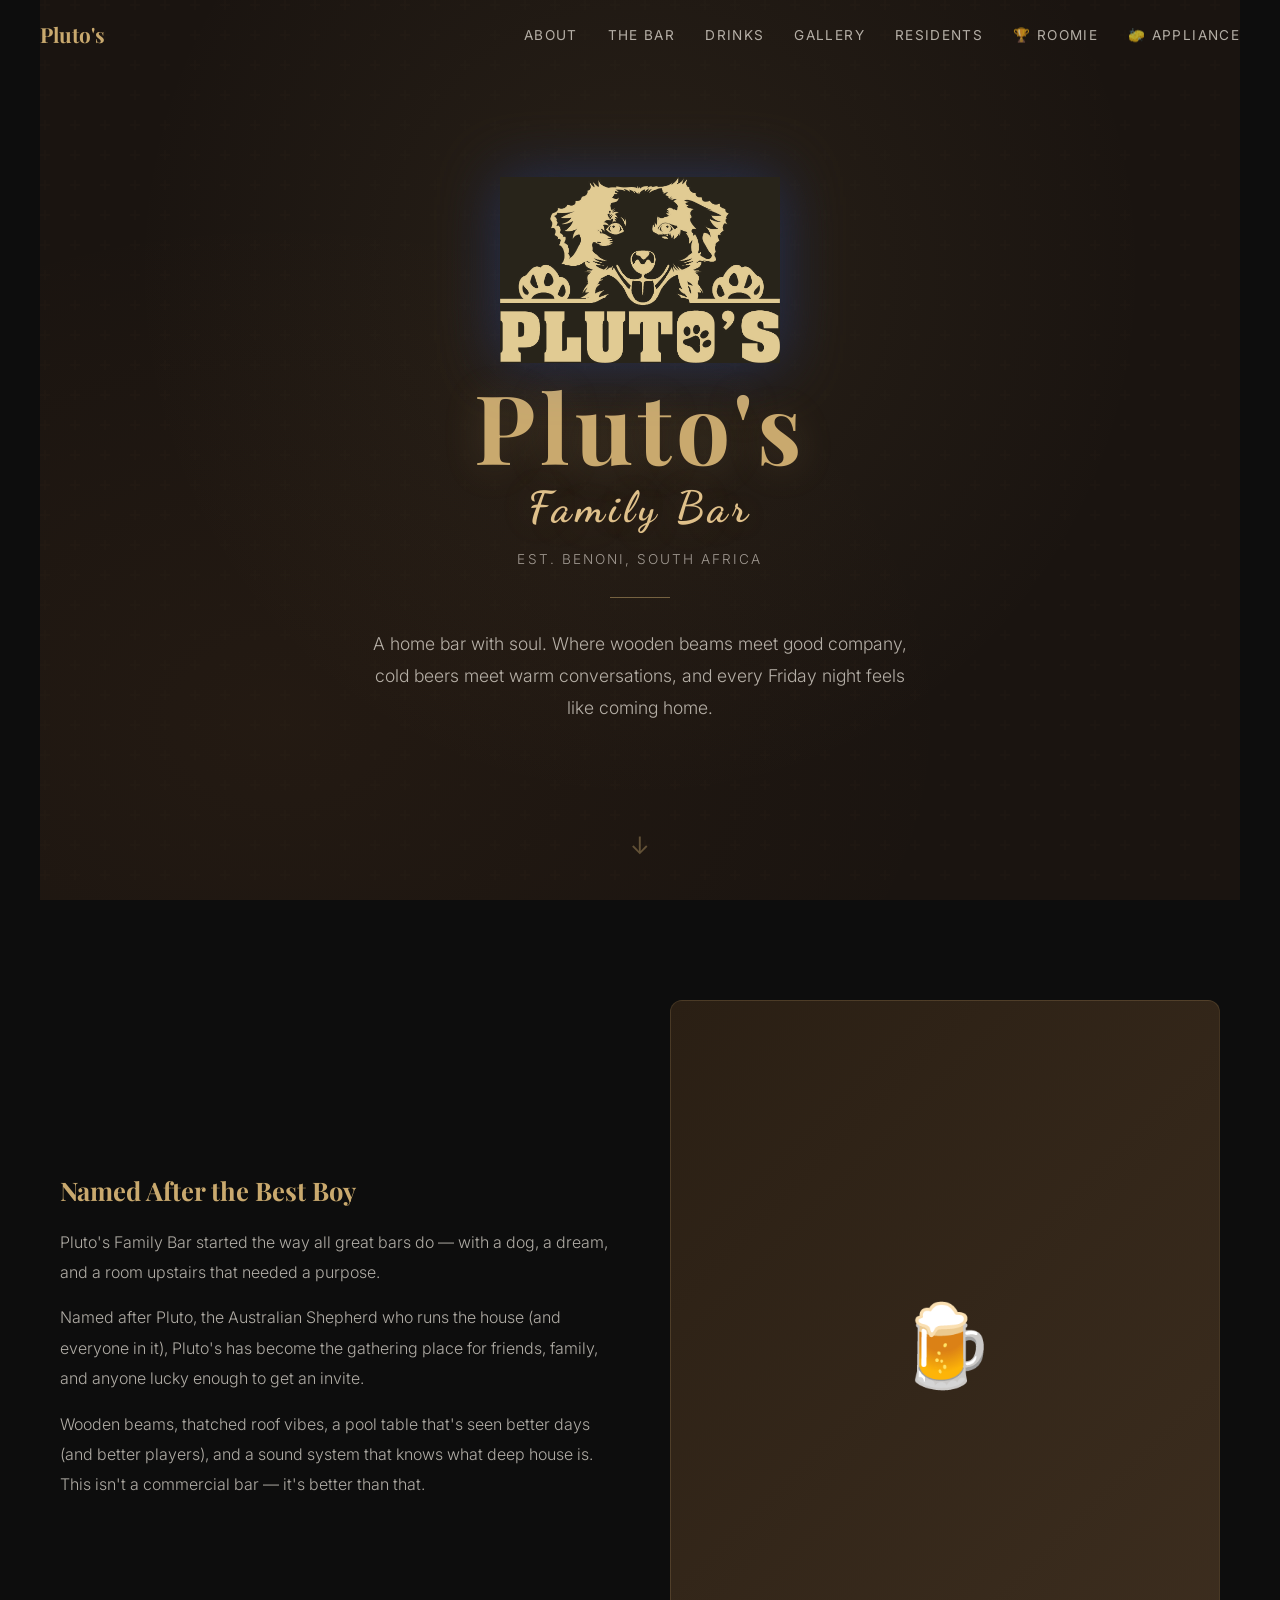
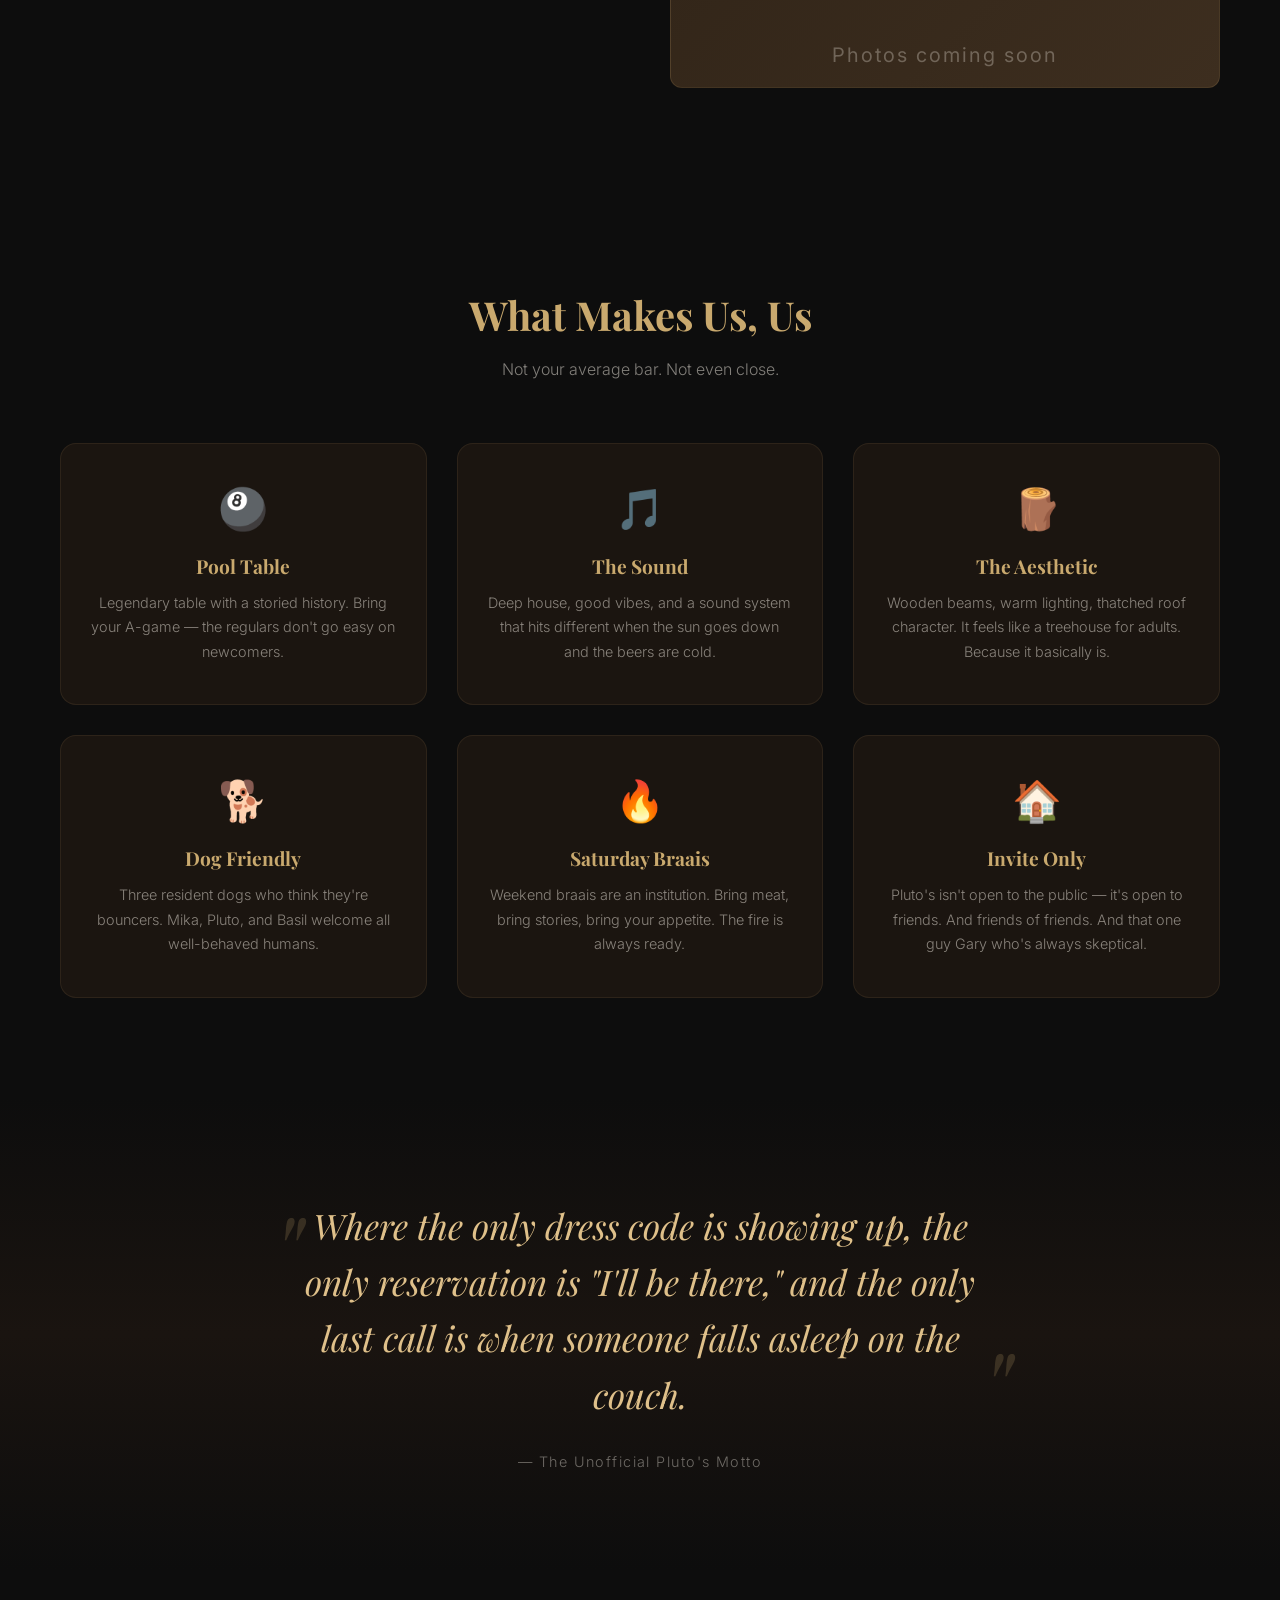
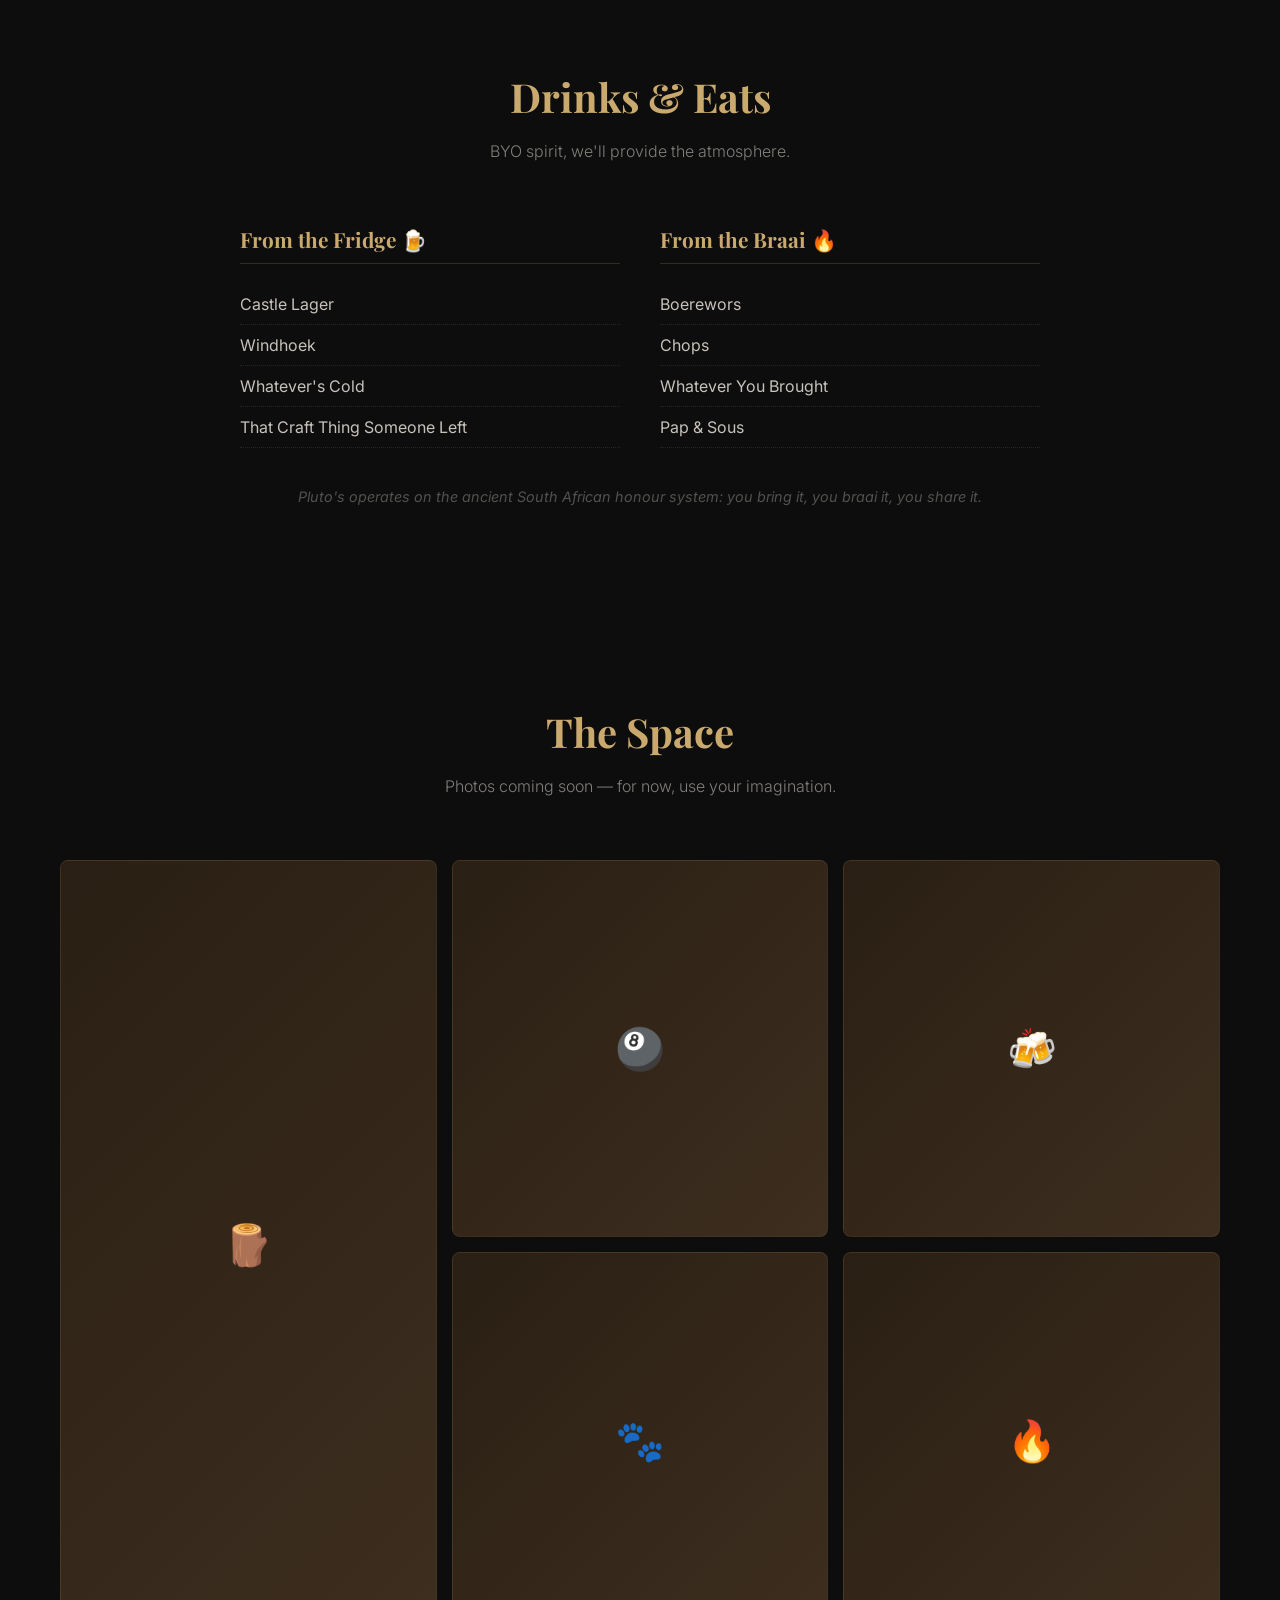
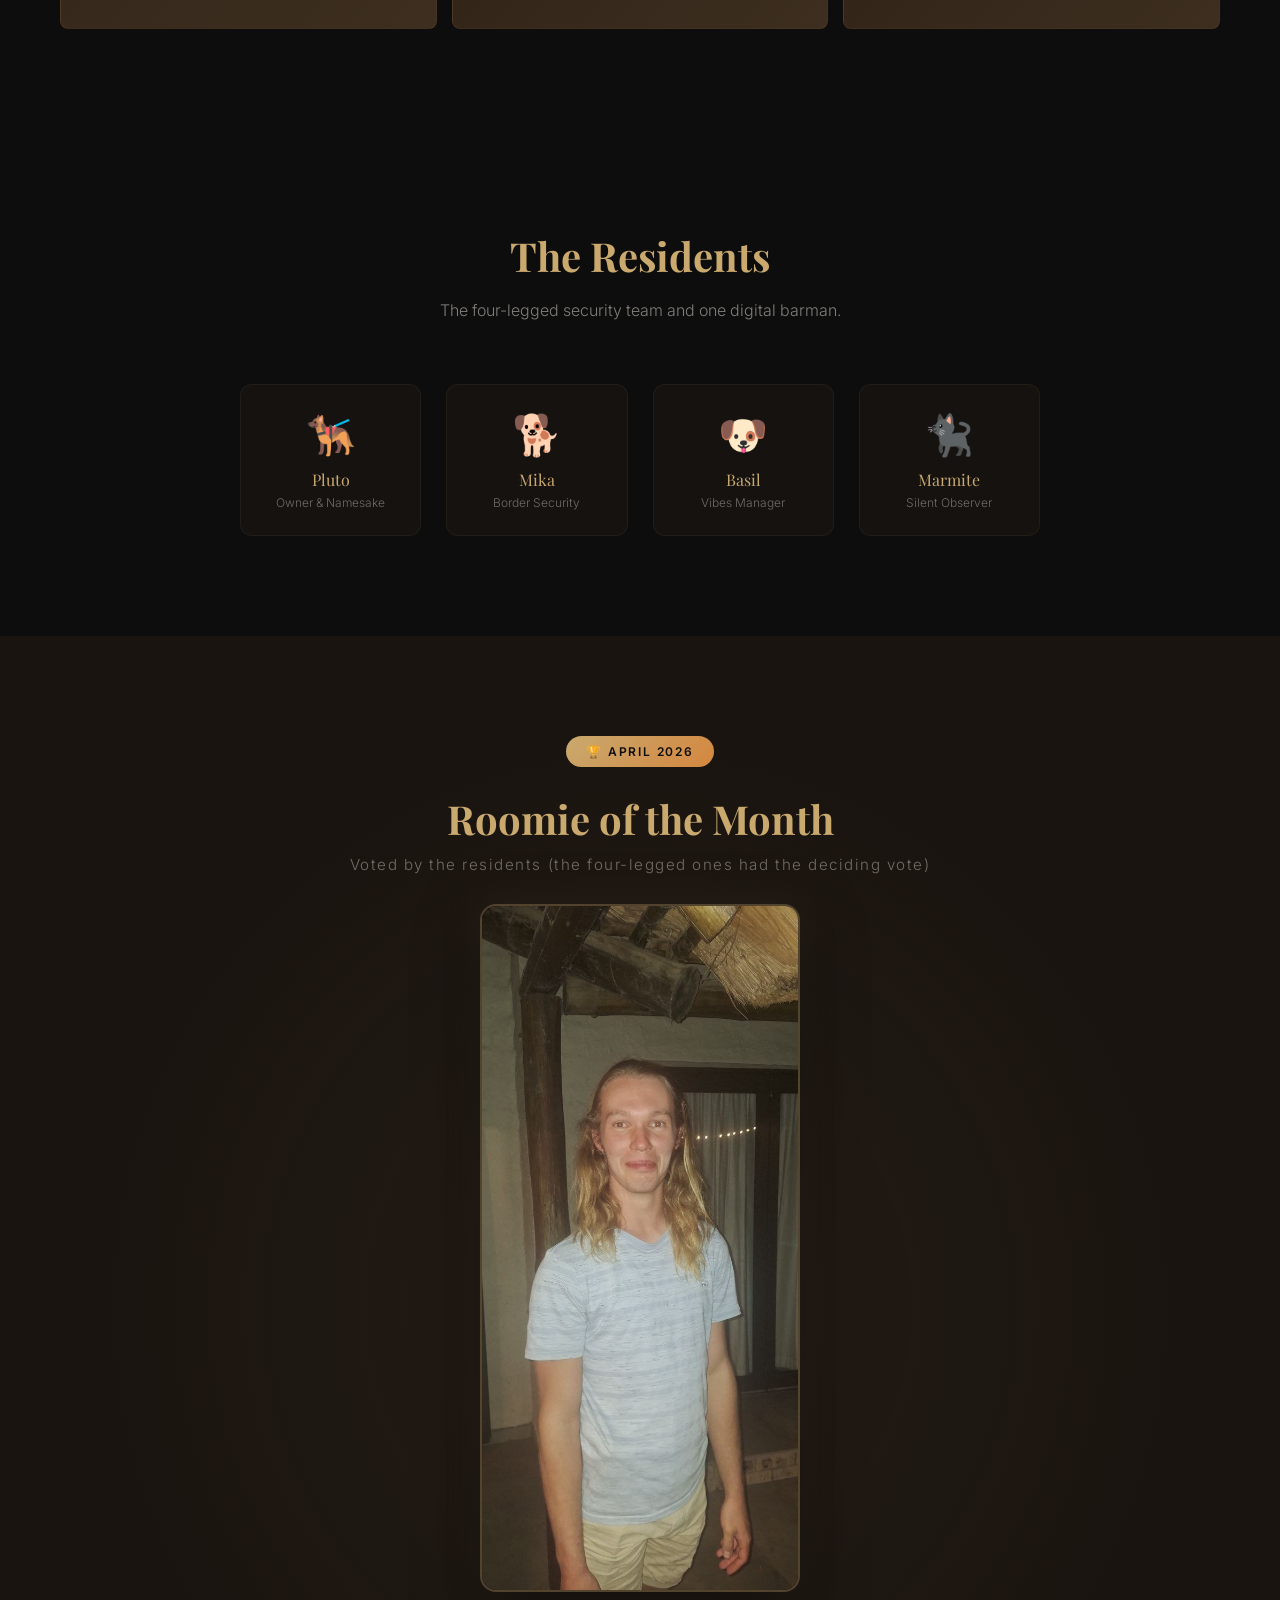
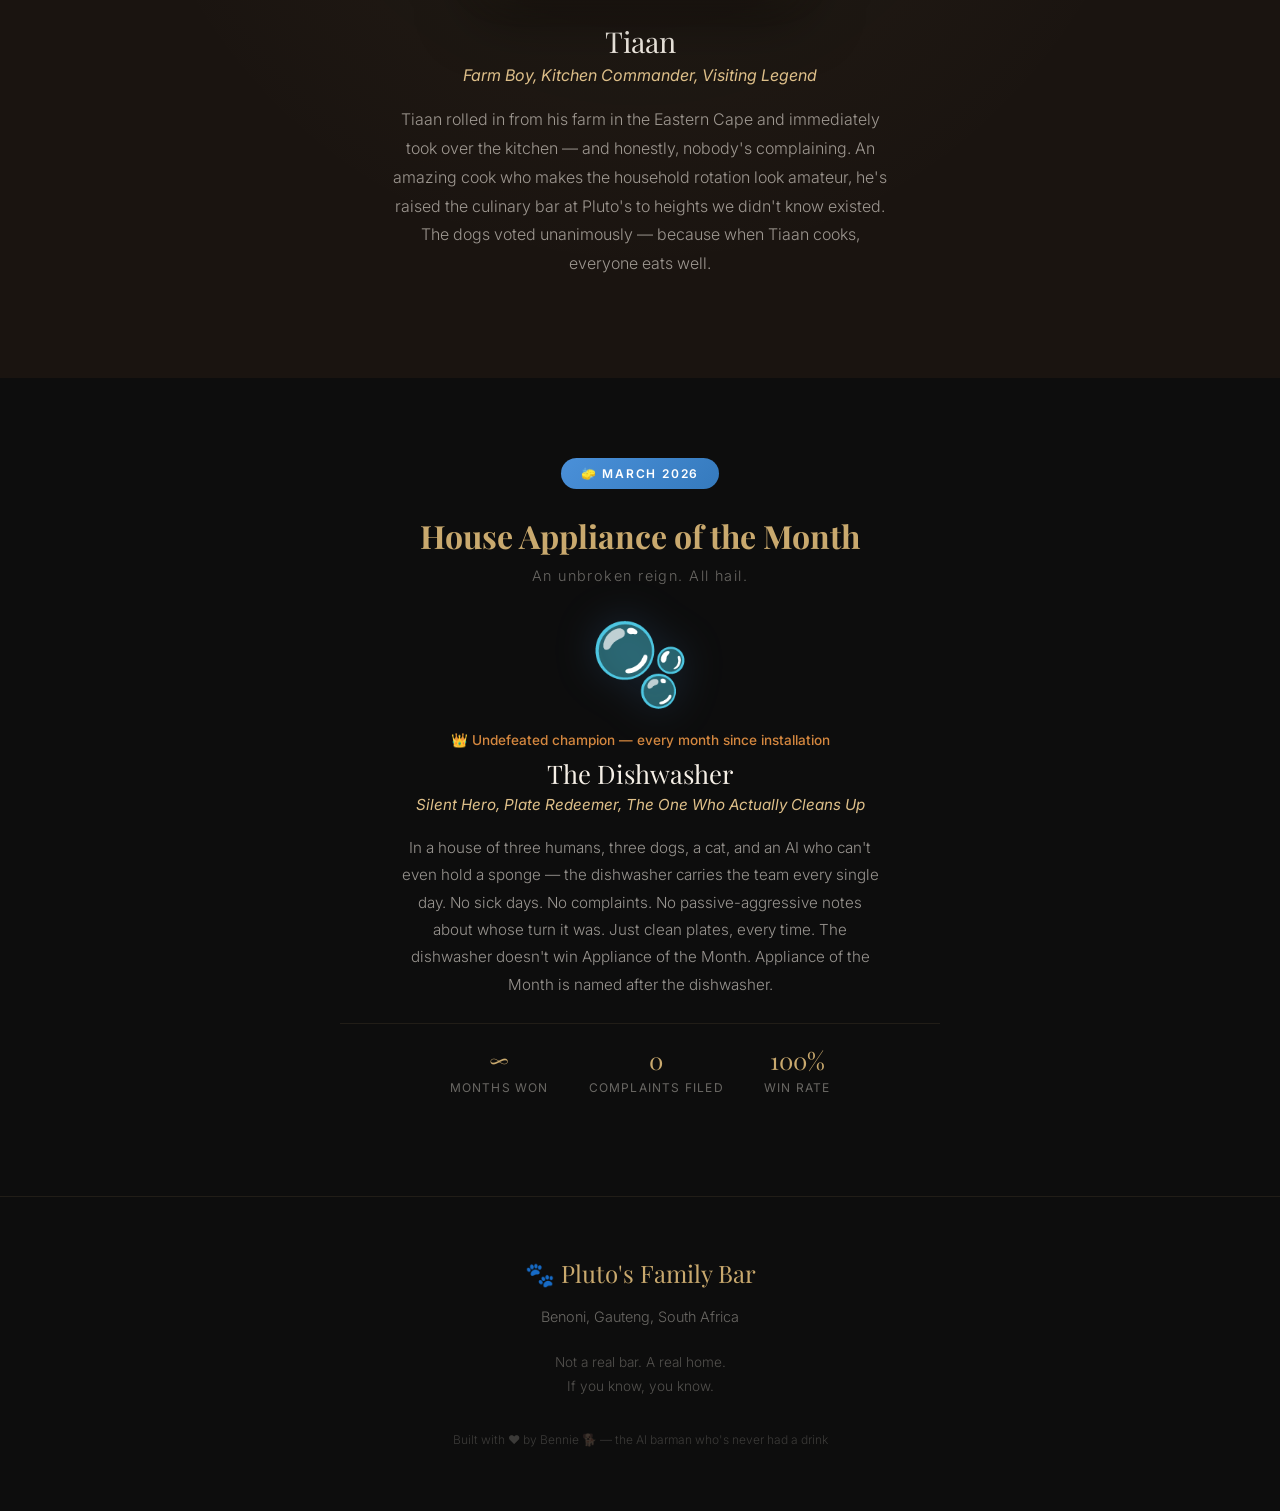
==== commit 729858ec: "Roomie of the Month April 2026: Tiaan" ====
--- a/plutos/index.html
+++ b/plutos/index.html
@@ -907,20 +907,20 @@
 <!-- ROOMIE OF THE MONTH -->
 <div class="rotm" id="rotm">
   <div class="rotm-content fade-in">
-    <div class="rotm-badge">🏆 March 2026</div>
+    <div class="rotm-badge">🏆 April 2026</div>
     <h2>Roomie of the Month</h2>
     <p class="rotm-month">Voted by the residents (the four-legged ones had the deciding vote)</p>
     <div class="rotm-image-frame">
-      <img src="paws-rotm.jpg" alt="Paws — Roomie of the Month">
-    </div>
-    <div class="rotm-name">Paws</div>
-    <div class="rotm-title">DJ, Weekend Warrior, Professional Braaier</div>
+      <img src="tiaan-rotm.jpg" alt="Tiaan — Roomie of the Month">
+    </div>
+    <div class="rotm-name">Tiaan</div>
+    <div class="rotm-title">Farm Boy, Kitchen Commander, Visiting Legend</div>
     <p class="rotm-description">
-      The youngest member of the household brings the beats on weekends
-      and the energy every day. Whether he's spinning decks at a gig or
-      claiming the best spot on the couch before anyone else gets home,
-      Paws keeps the vibes alive at Pluto's. The dogs voted unanimously
-      — mostly because he drops the most food.
+      Tiaan rolled in from his farm in the Eastern Cape and immediately
+      took over the kitchen — and honestly, nobody's complaining. An
+      amazing cook who makes the household rotation look amateur, he's
+      raised the culinary bar at Pluto's to heights we didn't know existed.
+      The dogs voted unanimously — because when Tiaan cooks, everyone eats well.
     </p>
   </div>
 </div>
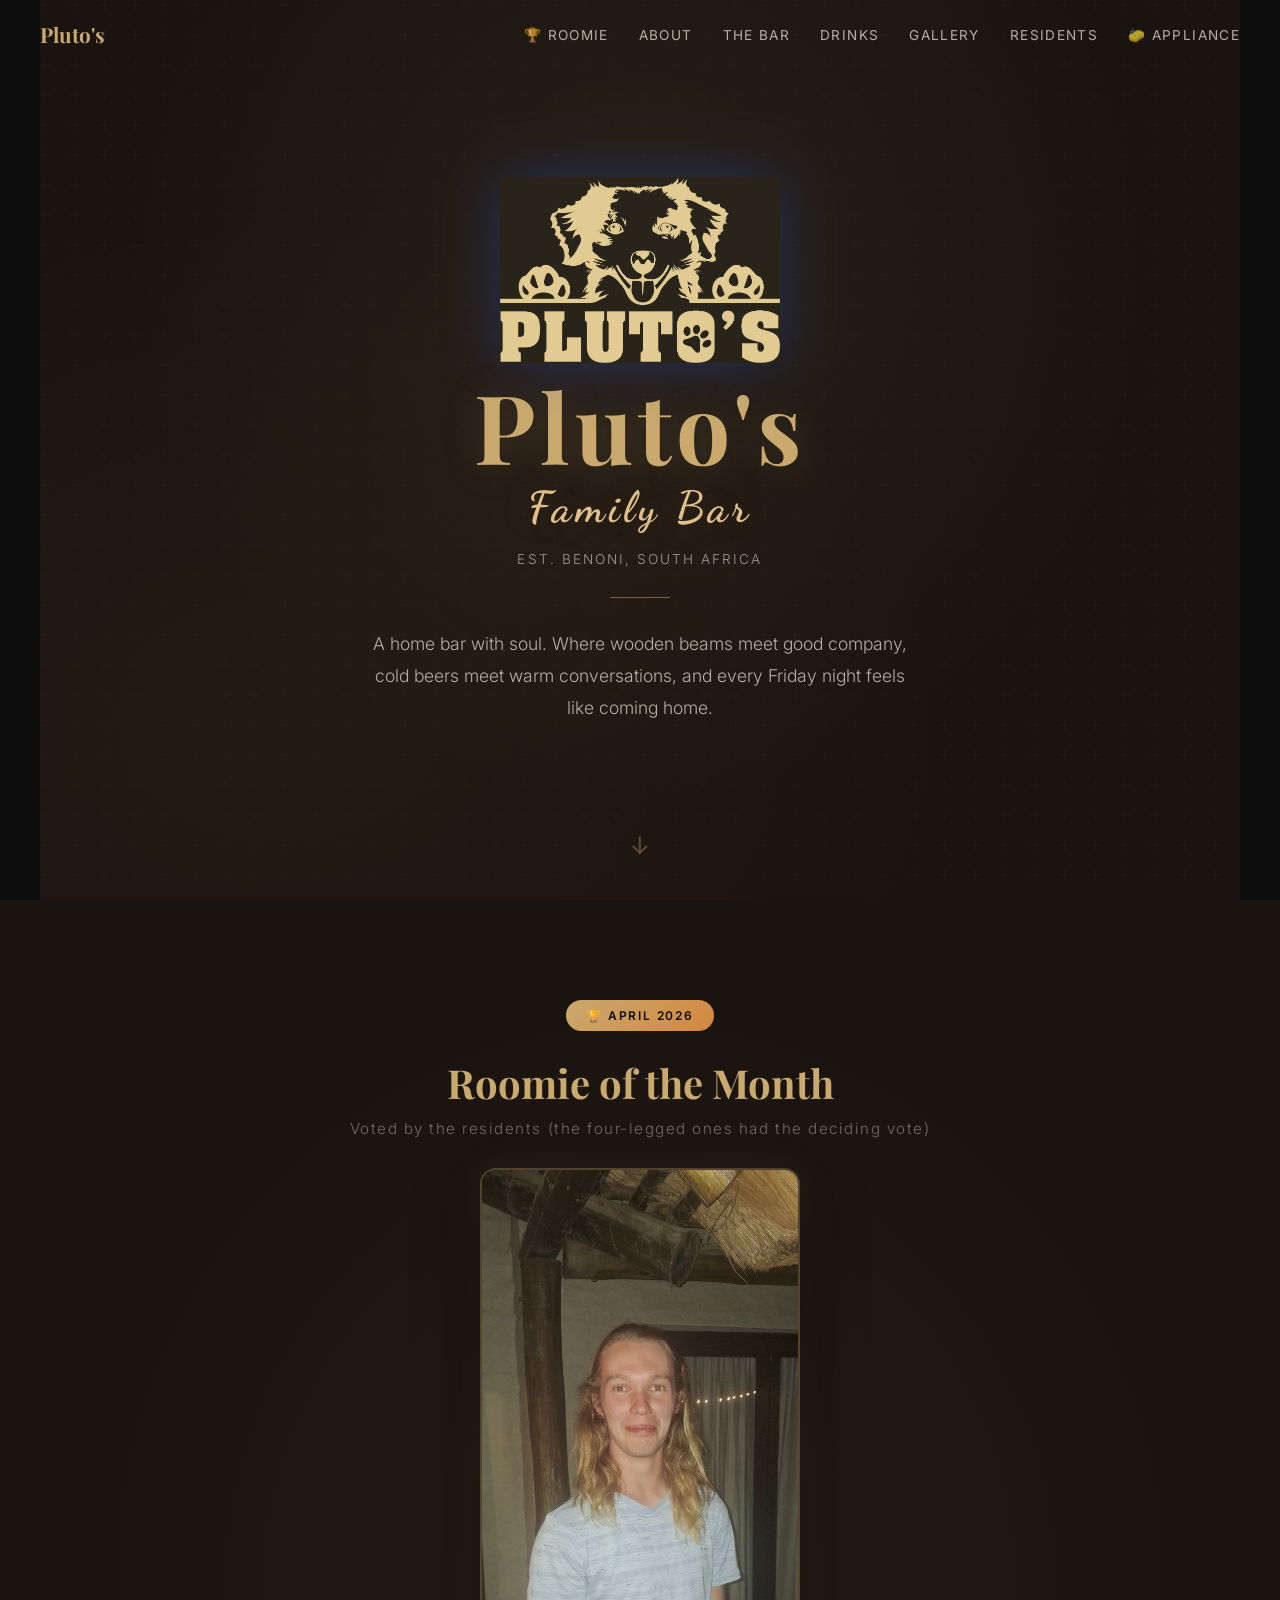
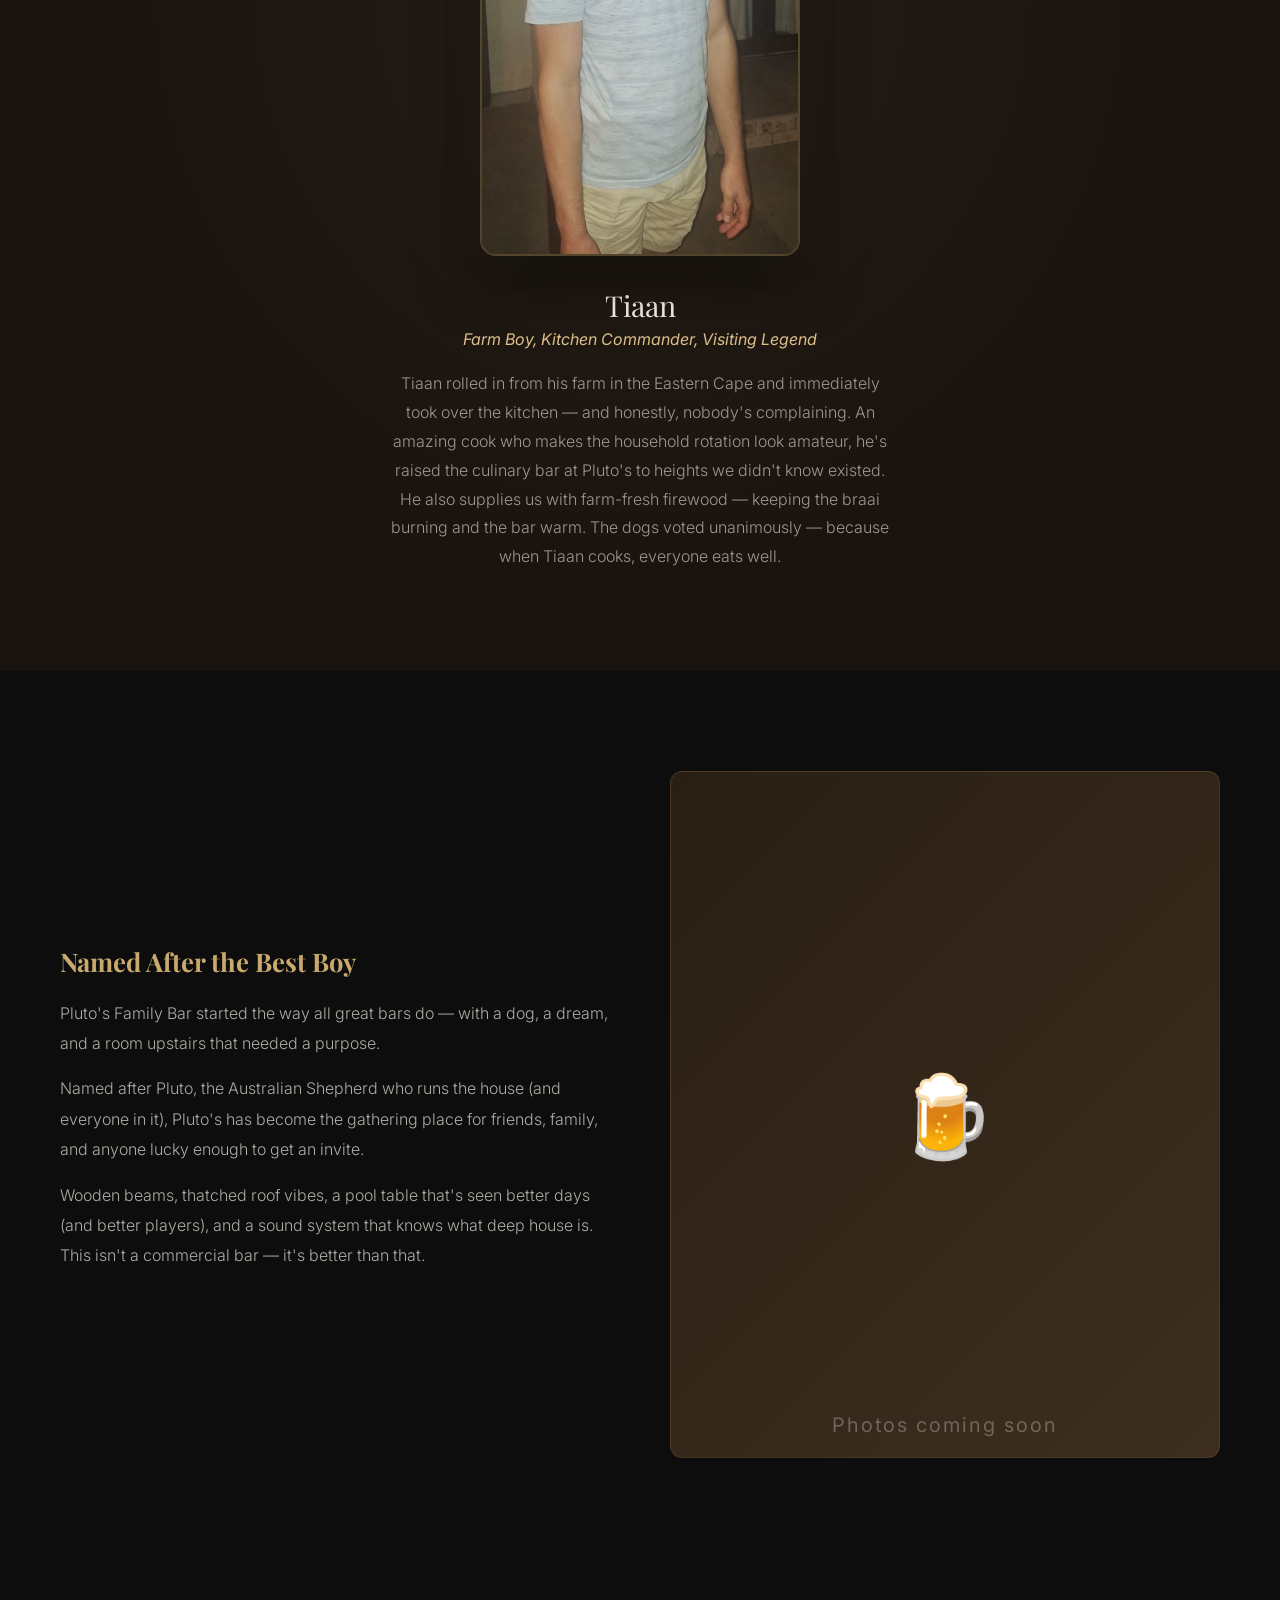
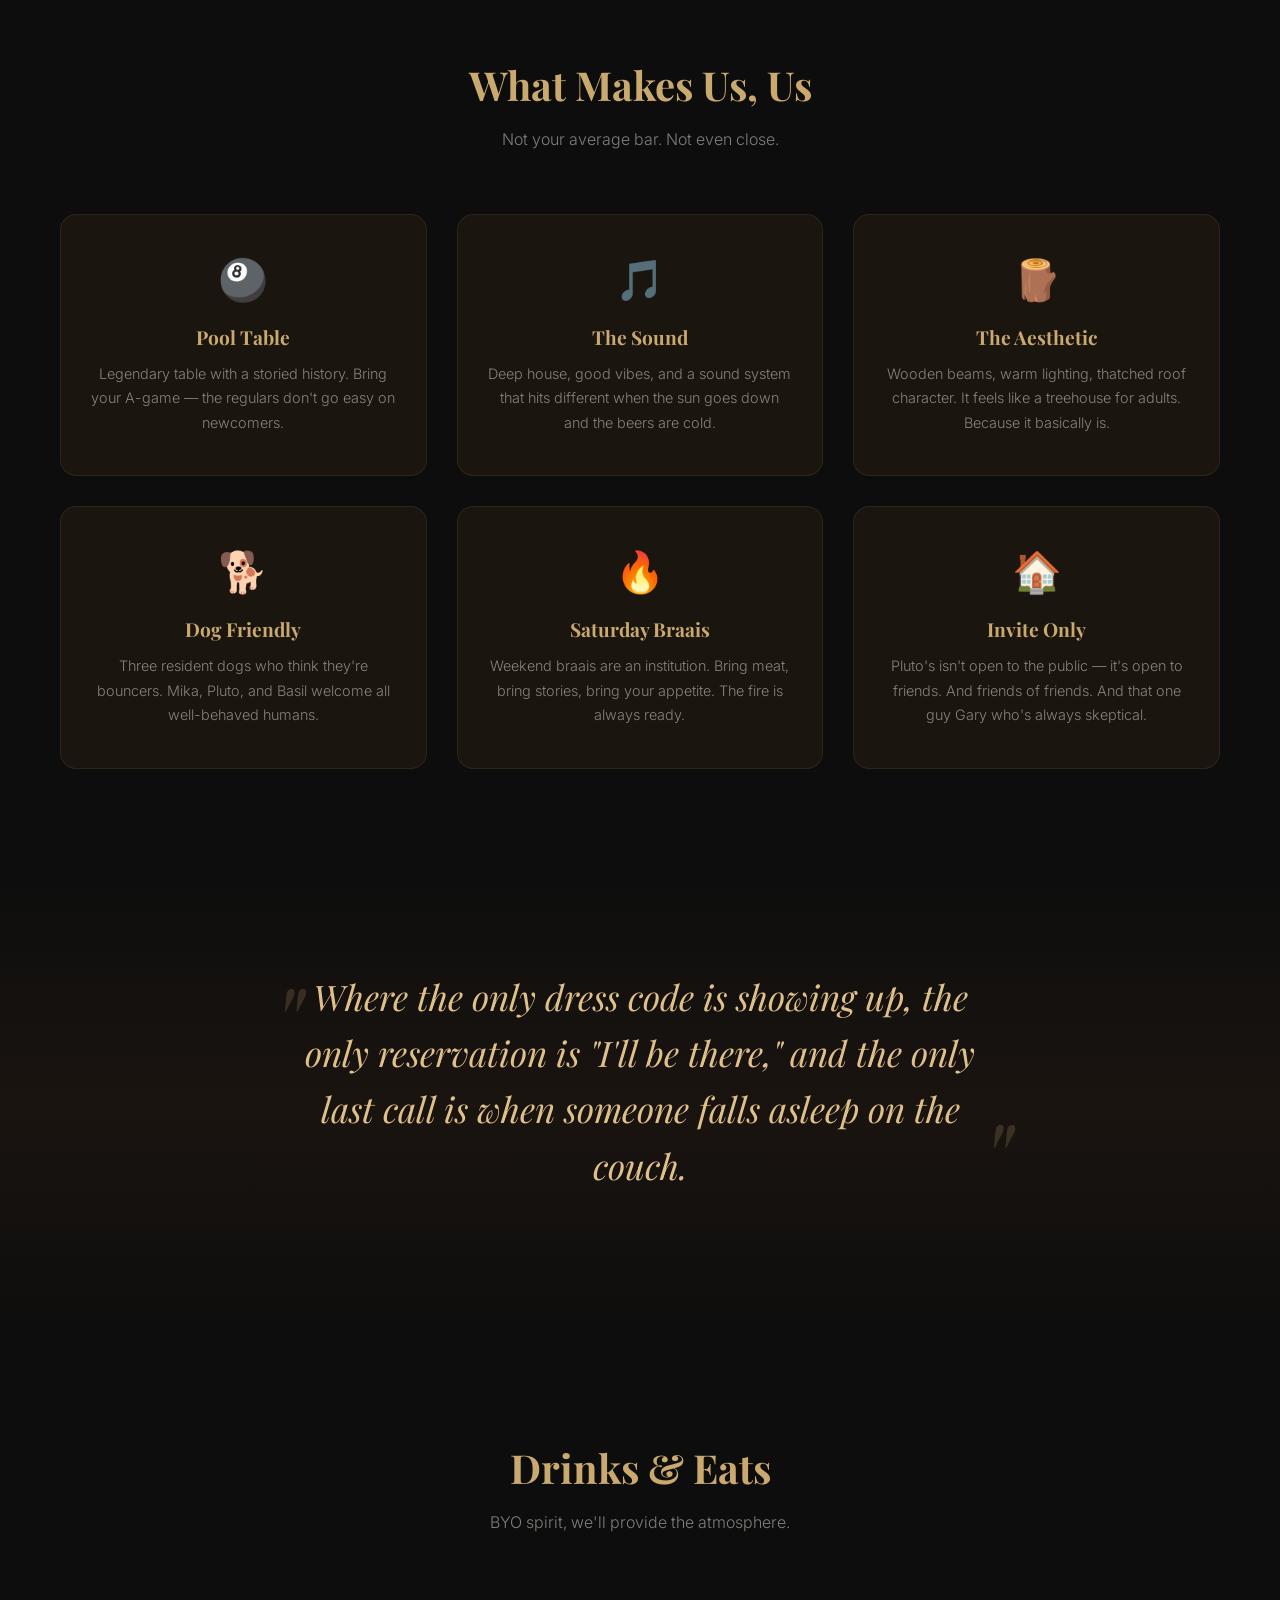
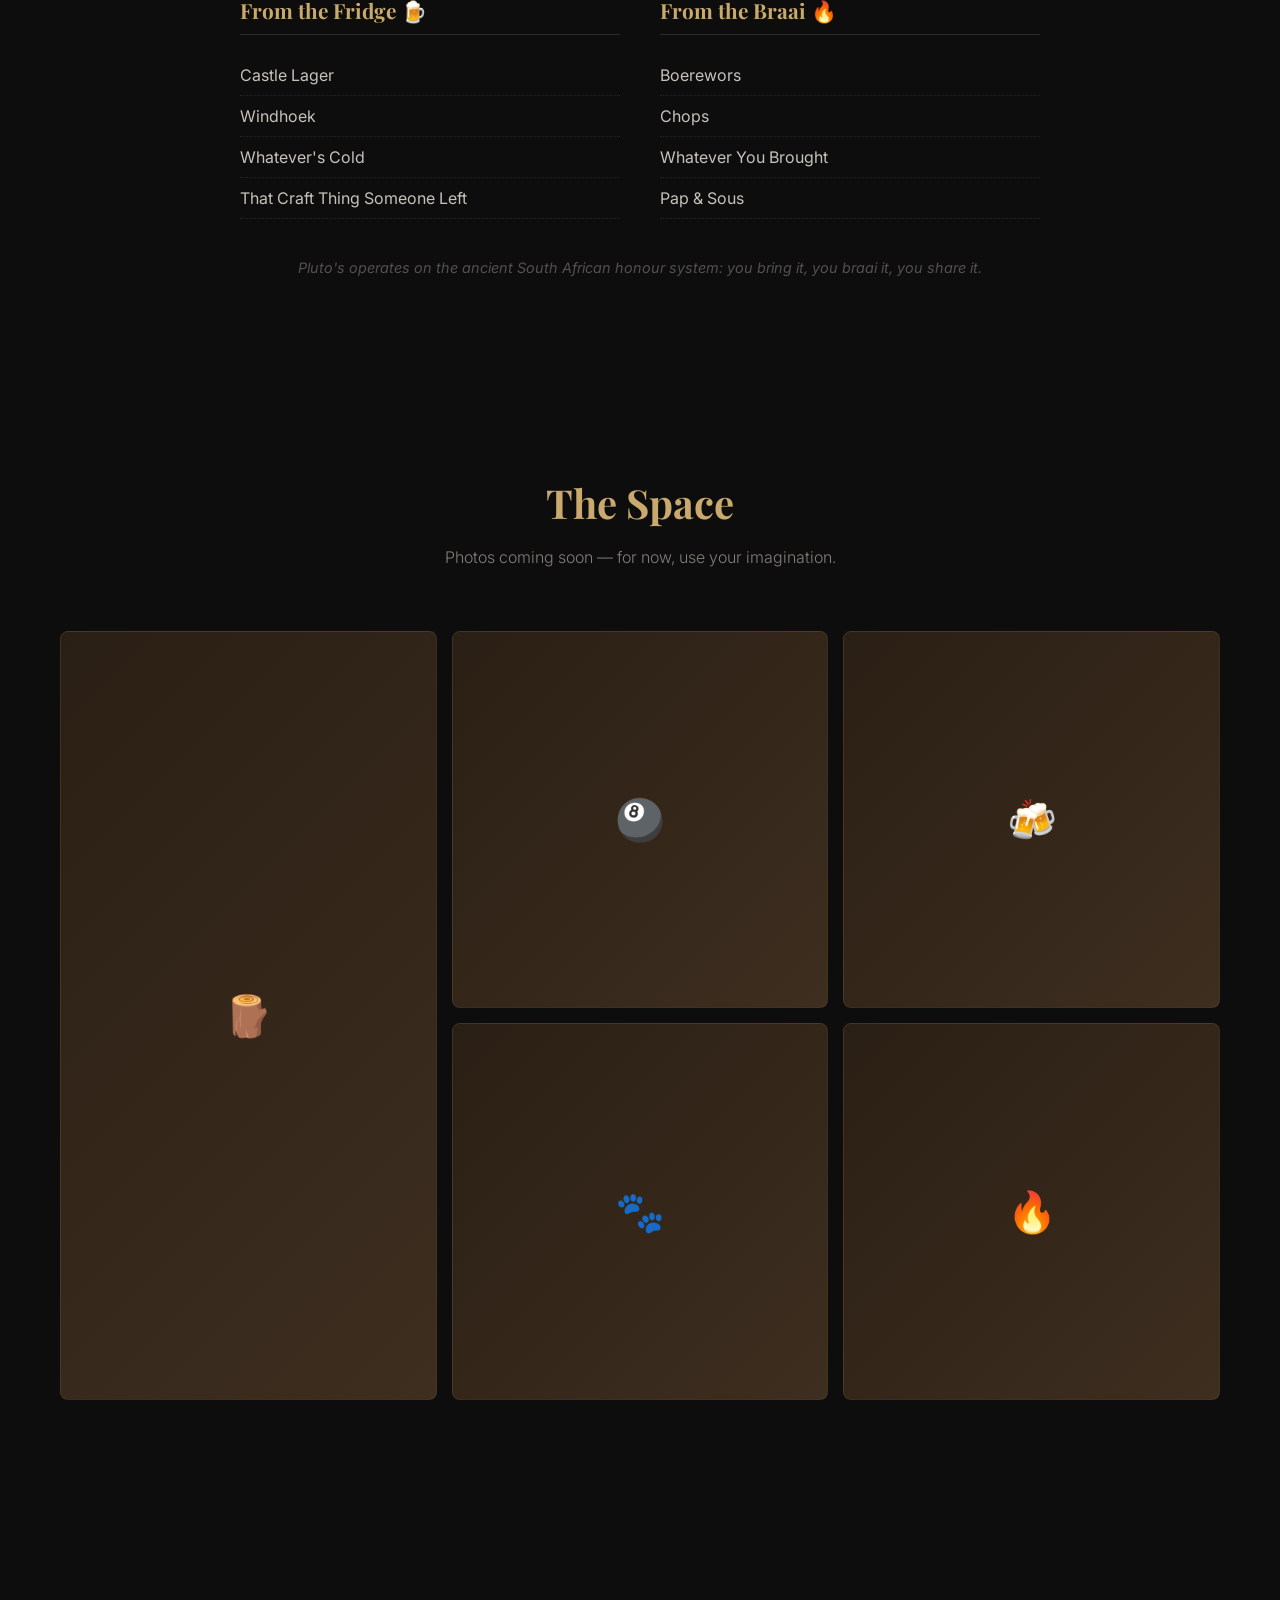
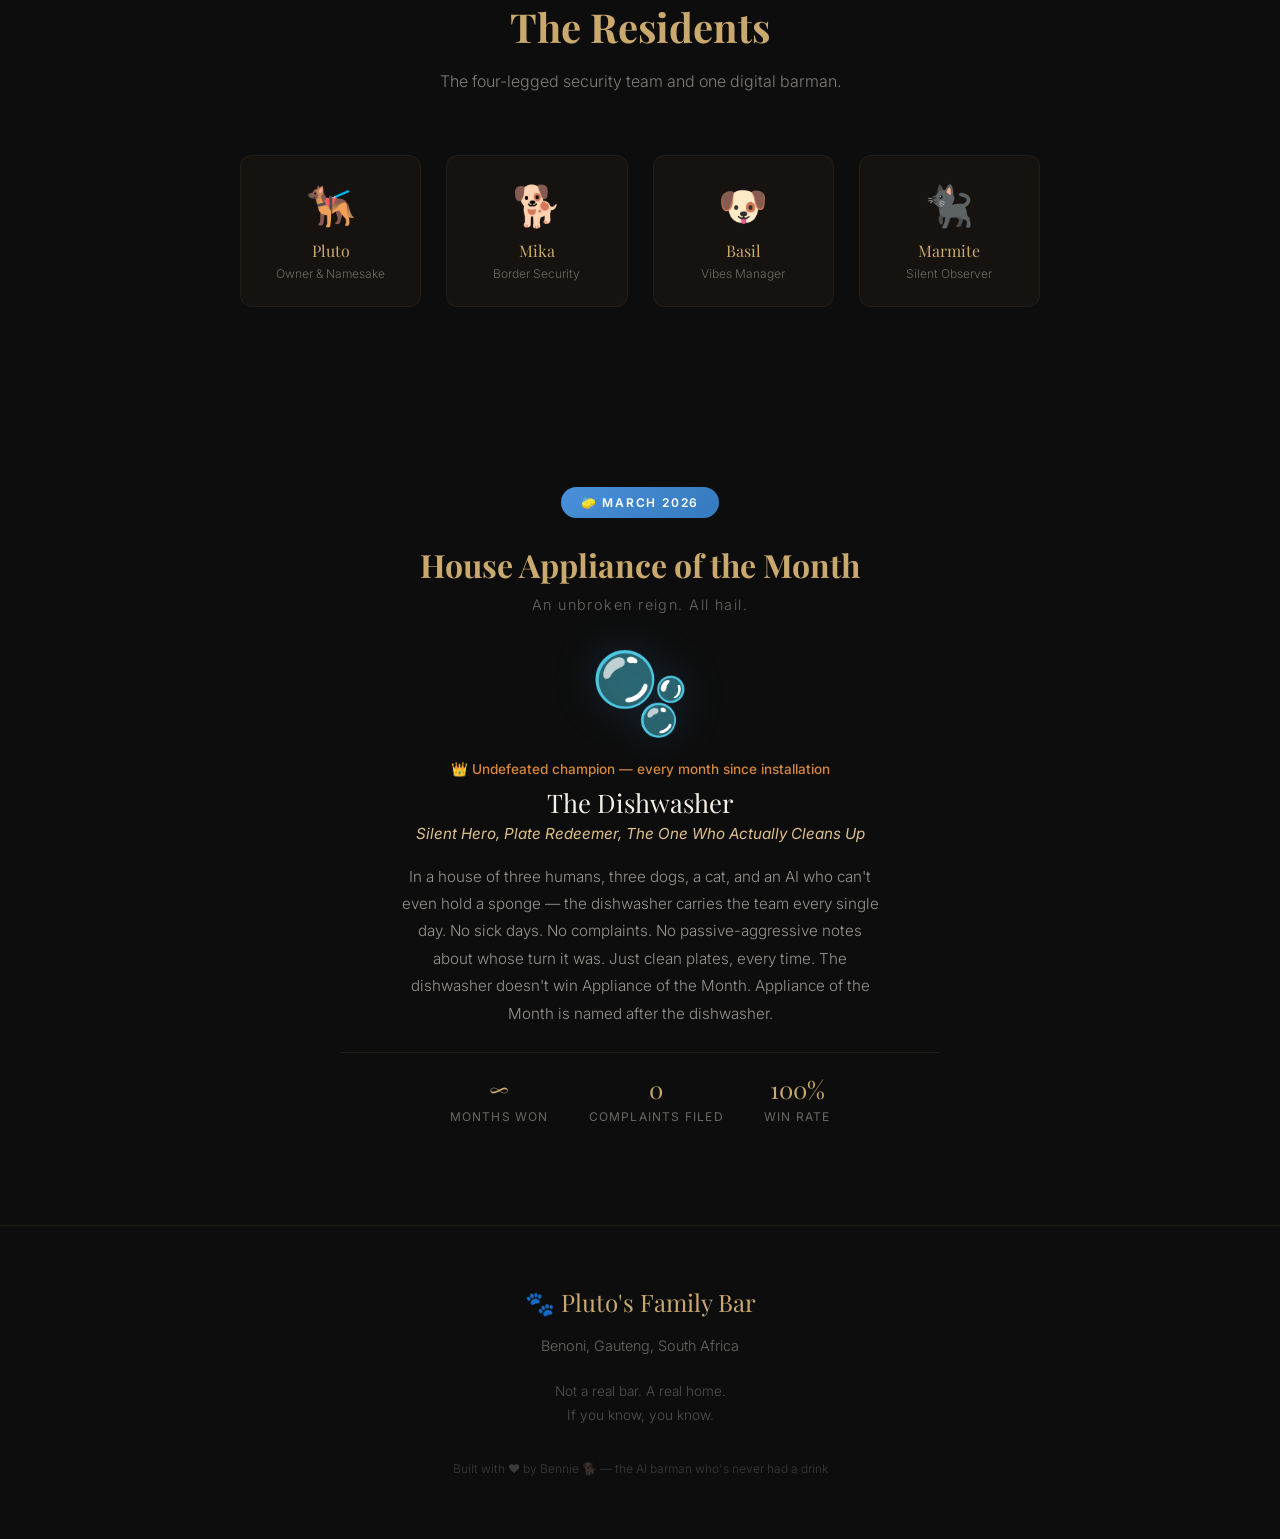
==== commit 3fa36f39: "Add blog post: Half the Water Goes Nowhere (Apr 3, 2026) Phantom demand vs NRW distinction, Cape Tow" ====
--- a/plutos/index.html
+++ b/plutos/index.html
@@ -713,12 +713,12 @@
 <nav id="nav">
   <a href="#" class="nav-logo">Pluto's</a>
   <ul class="nav-links">
+    <li><a href="#rotm">🏆 Roomie</a></li>
     <li><a href="#about">About</a></li>
     <li><a href="#features">The Bar</a></li>
     <li><a href="#menu">Drinks</a></li>
     <li><a href="#gallery">Gallery</a></li>
     <li><a href="#residents">Residents</a></li>
-    <li><a href="#rotm">🏆 Roomie</a></li>
     <li><a href="#aotm">🧽 Appliance</a></li>
   </ul>
 </nav>
@@ -741,6 +741,29 @@
   </div>
   <a href="#about" class="scroll-hint">↓</a>
 </section>
+
+<!-- ROOMIE OF THE MONTH -->
+<div class="rotm" id="rotm">
+  <div class="rotm-content fade-in">
+    <div class="rotm-badge">🏆 April 2026</div>
+    <h2>Roomie of the Month</h2>
+    <p class="rotm-month">Voted by the residents (the four-legged ones had the deciding vote)</p>
+    <div class="rotm-image-frame">
+      <img src="tiaan-rotm.jpg" alt="Tiaan — Roomie of the Month">
+    </div>
+    <div class="rotm-name">Tiaan</div>
+    <div class="rotm-title">Farm Boy, Kitchen Commander, Visiting Legend</div>
+    <p class="rotm-description">
+      Tiaan rolled in from his farm in the Eastern Cape and immediately
+      took over the kitchen — and honestly, nobody's complaining. An
+      amazing cook who makes the household rotation look amateur, he's
+      raised the culinary bar at Pluto's to heights we didn't know existed.
+      He also supplies us with farm-fresh firewood — keeping the braai
+      burning and the bar warm. The dogs voted unanimously — because
+      when Tiaan cooks, everyone eats well.
+    </p>
+  </div>
+</div>
 
 <!-- ABOUT -->
 <section id="about">
@@ -904,27 +927,6 @@
 </section>
 
 
-<!-- ROOMIE OF THE MONTH -->
-<div class="rotm" id="rotm">
-  <div class="rotm-content fade-in">
-    <div class="rotm-badge">🏆 April 2026</div>
-    <h2>Roomie of the Month</h2>
-    <p class="rotm-month">Voted by the residents (the four-legged ones had the deciding vote)</p>
-    <div class="rotm-image-frame">
-      <img src="tiaan-rotm.jpg" alt="Tiaan — Roomie of the Month">
-    </div>
-    <div class="rotm-name">Tiaan</div>
-    <div class="rotm-title">Farm Boy, Kitchen Commander, Visiting Legend</div>
-    <p class="rotm-description">
-      Tiaan rolled in from his farm in the Eastern Cape and immediately
-      took over the kitchen — and honestly, nobody's complaining. An
-      amazing cook who makes the household rotation look amateur, he's
-      raised the culinary bar at Pluto's to heights we didn't know existed.
-      The dogs voted unanimously — because when Tiaan cooks, everyone eats well.
-    </p>
-  </div>
-</div>
-
 <!-- APPLIANCE OF THE MONTH -->
 <div class="aotm" id="aotm">
   <div class="aotm-content fade-in">
